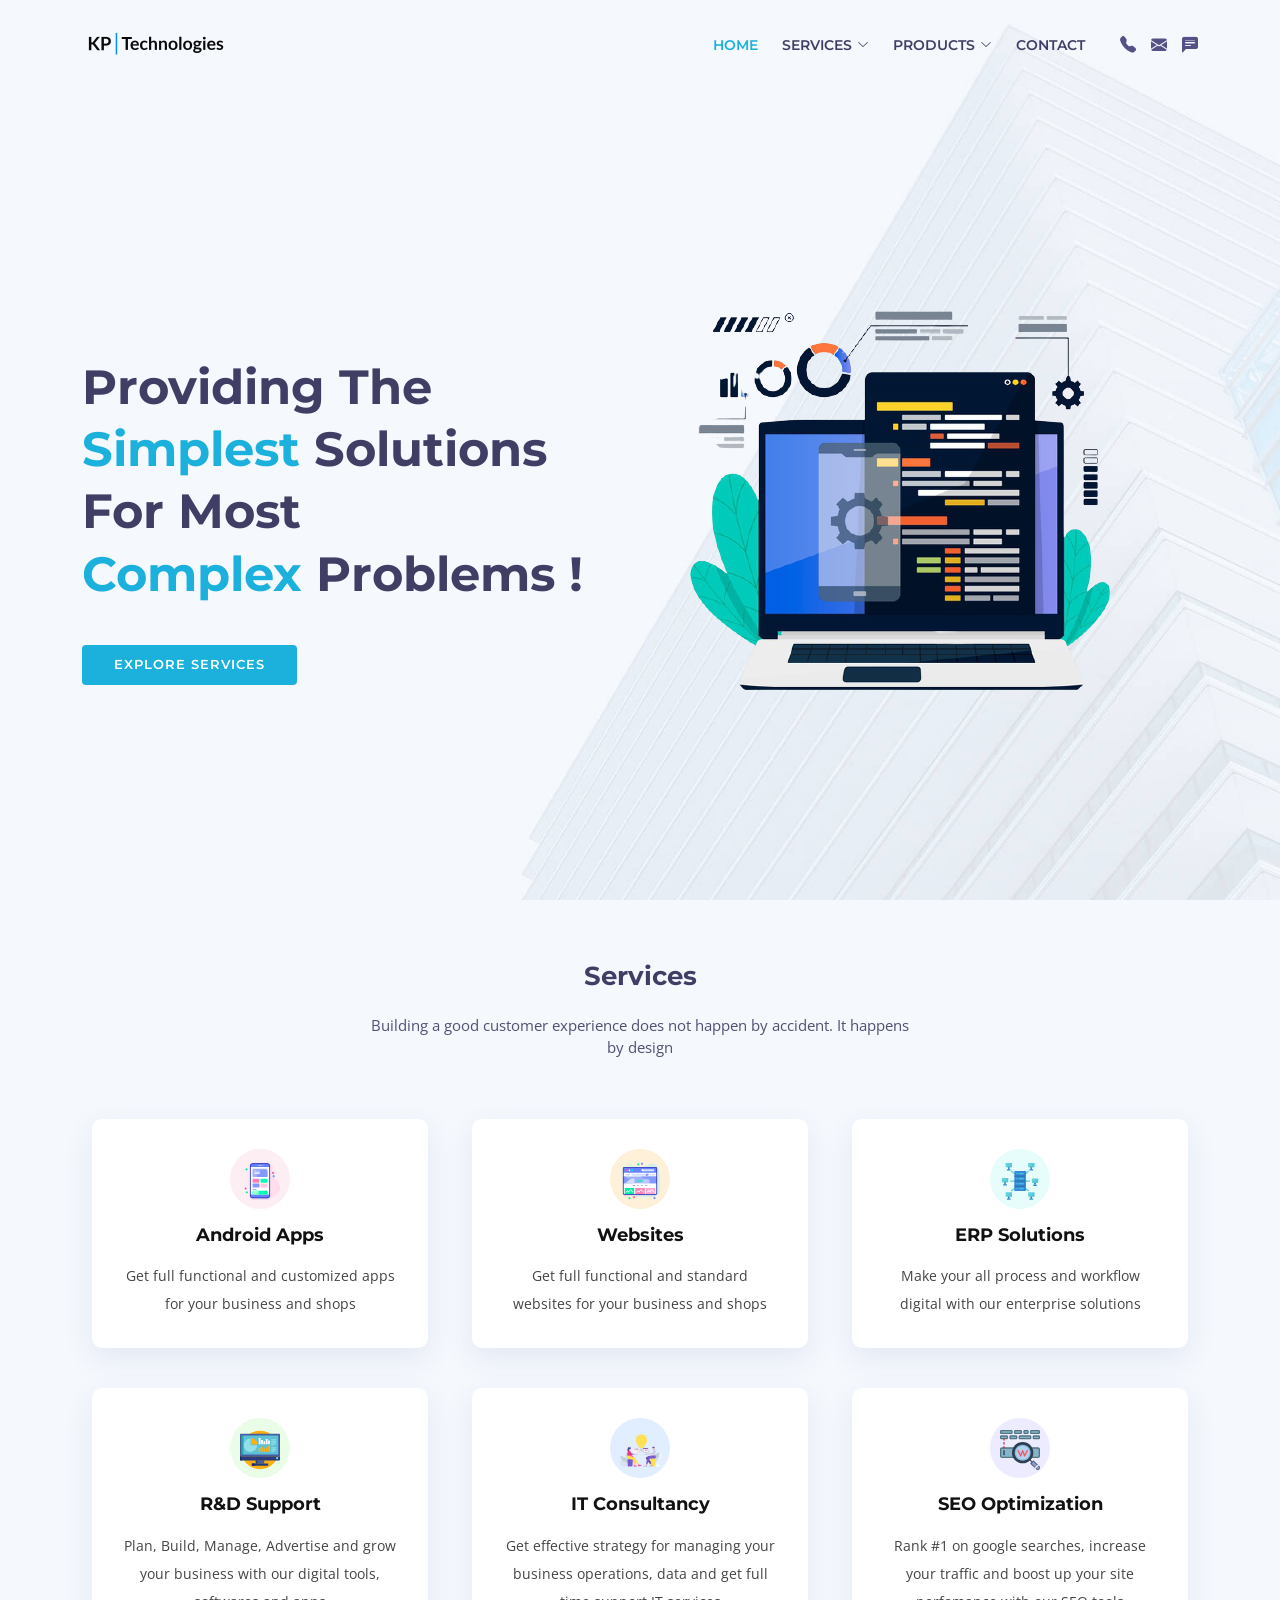
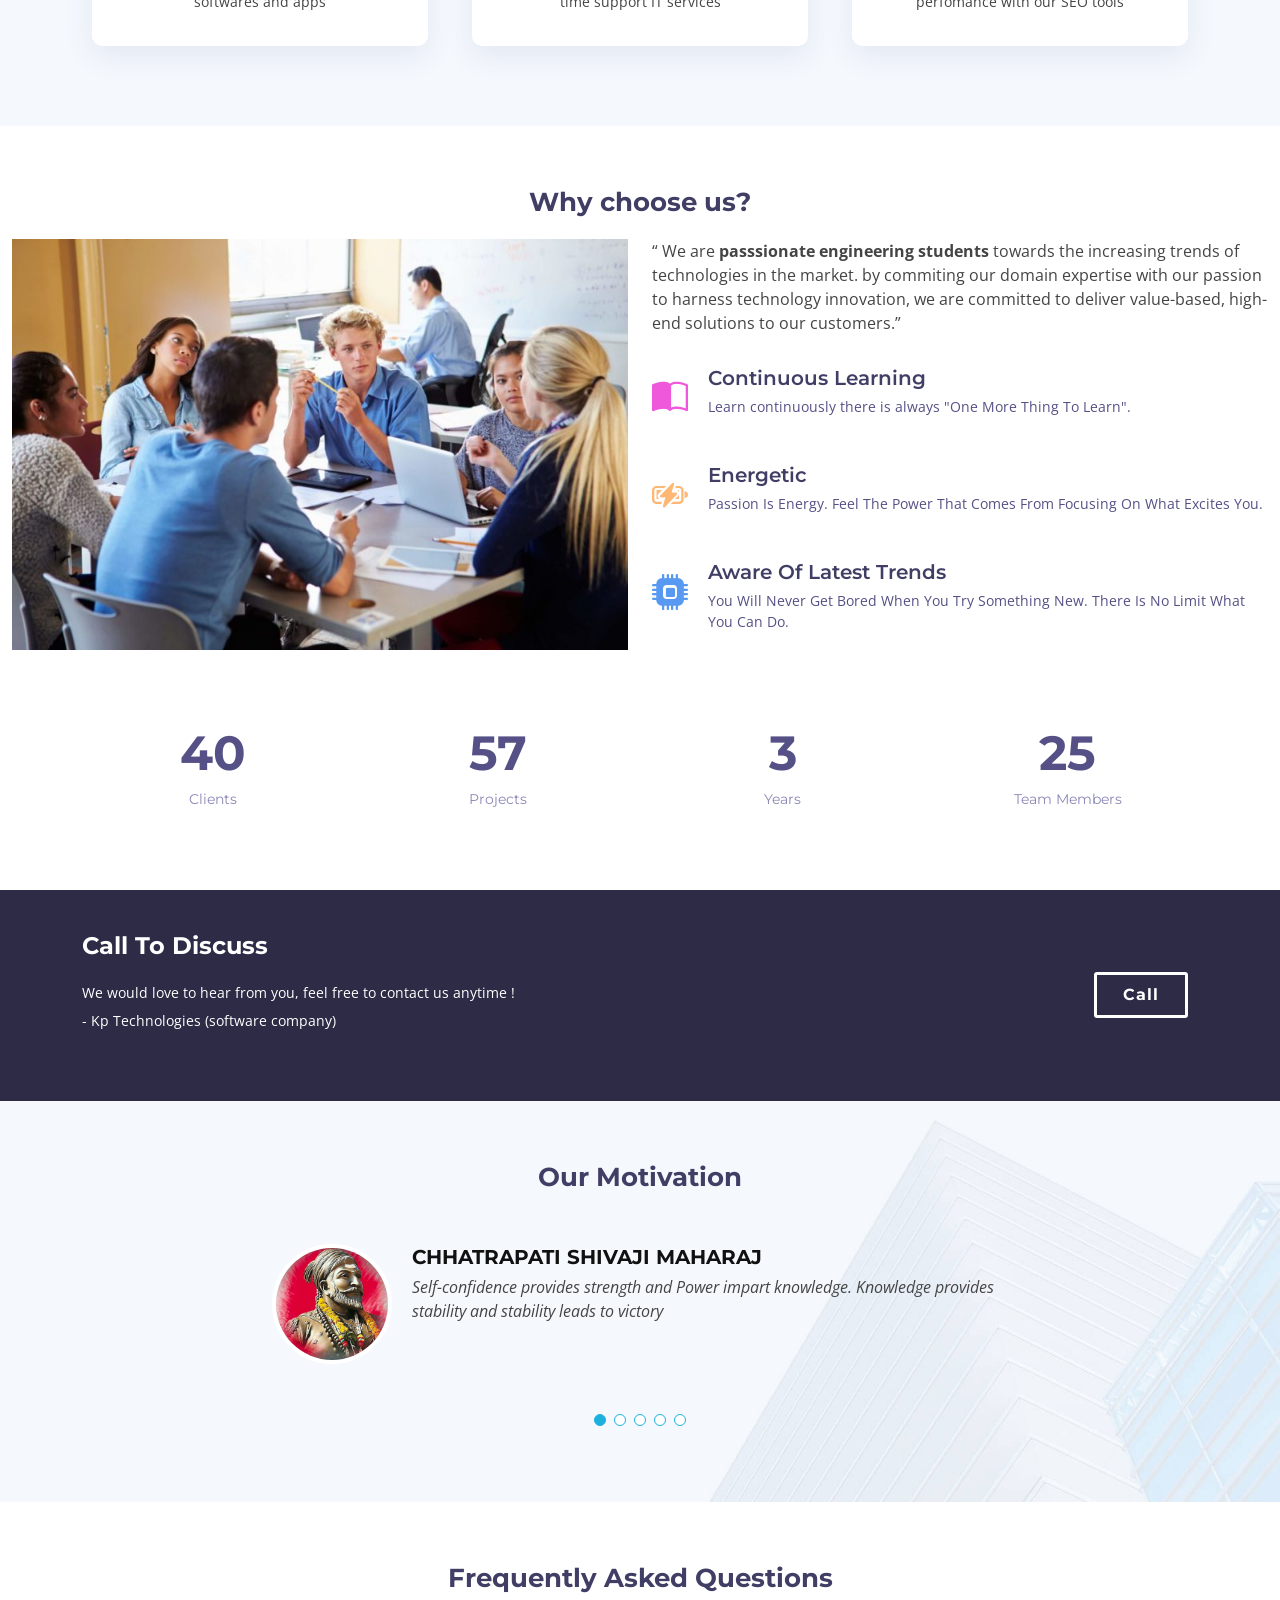
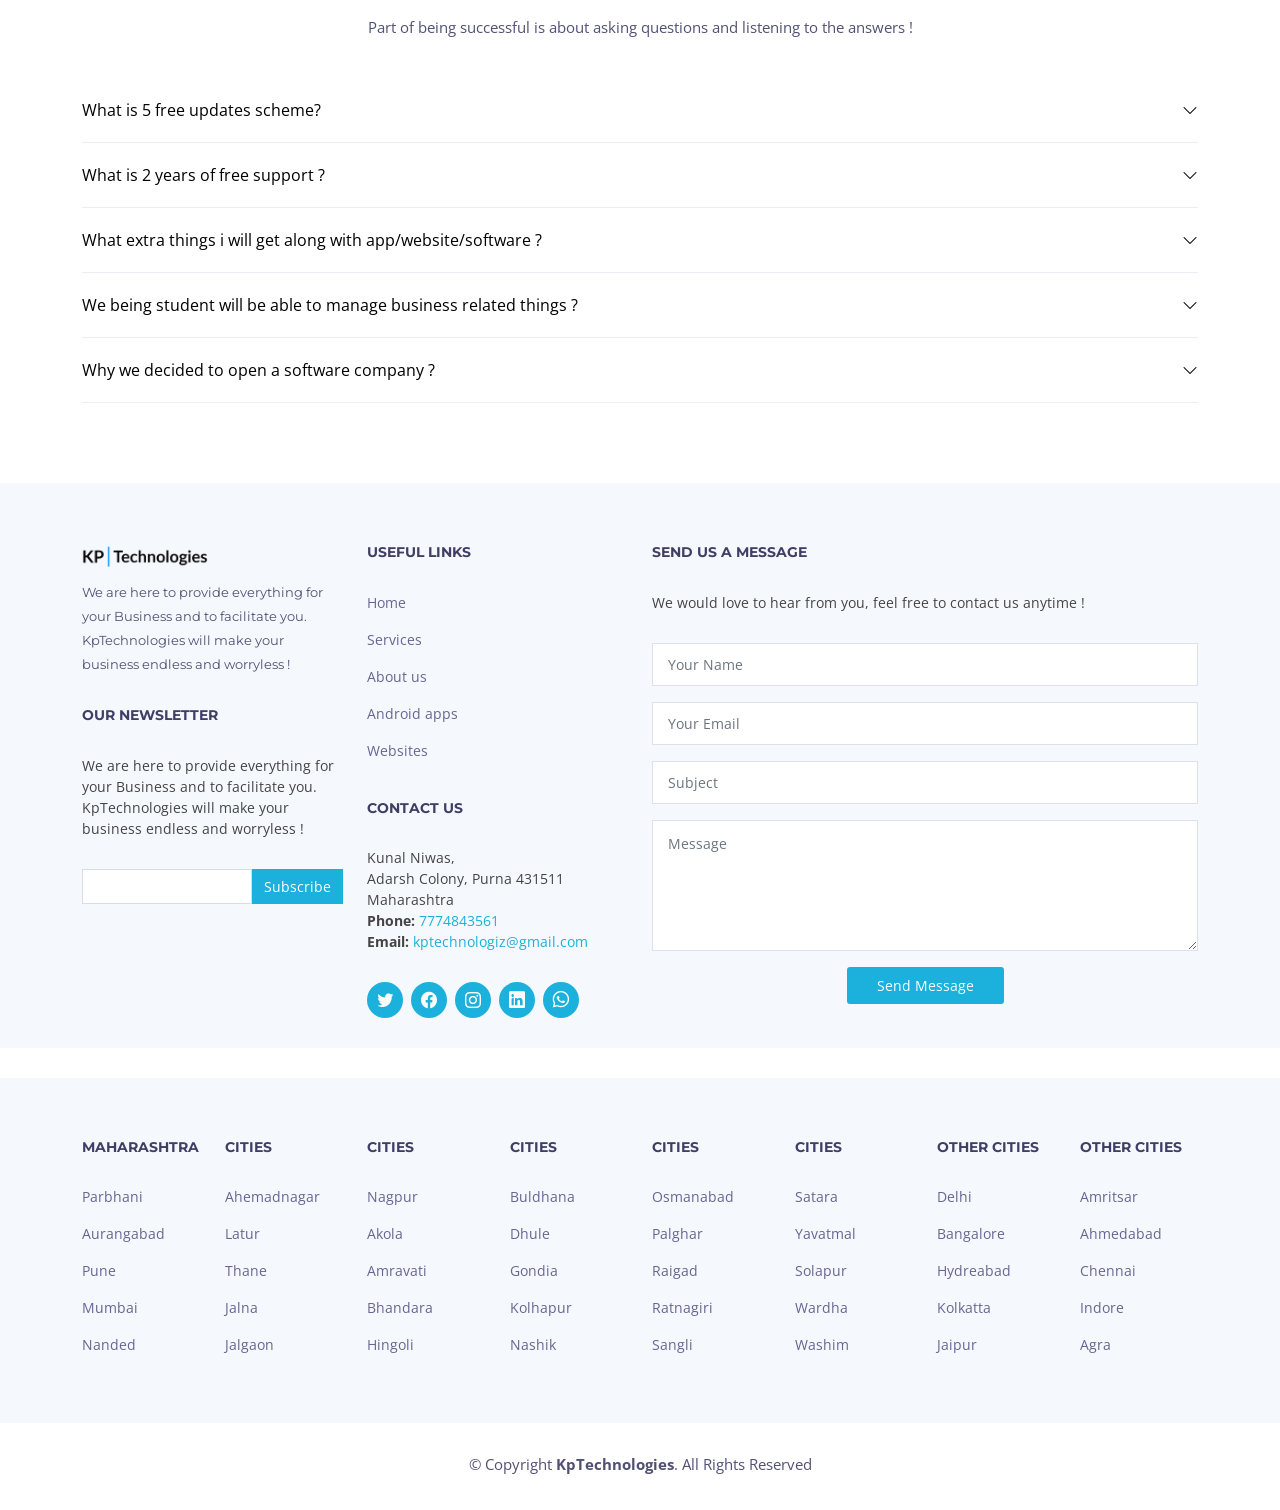
==== index.html @ 0691c45d "Add files via upload" ====
<!DOCTYPE html>
<html lang="en">

<head>
    <meta charset="utf-8">
    <meta content="width=device-width, initial-scale=1.0" name="viewport">


    <meta name="description"
        content="Kp Technologies is a fastest growing software company which provides full functional and quality android apps, websites as well as it offers IT consultancy, SEO services and ERP solutions for your business">
    <meta
        content="Website Development,Android Development,Business Consulting Solutions, IT Services, digital transformation consulting,Software Development,IT Services,ERP Solutions,SEO Optimization,Purna"
        name="keywords">

    <!-- Favicons -->
    <link href="assets/img/favicon.png" rel="icon">
    <link href="assets/img/favicon.png" rel="apple-touch-icon">

    <!-- Google Fonts -->
    <link
        href="https://fonts.googleapis.com/css?family=Open+Sans:300,300i,400,400i,600,600i,700,700i|Montserrat:300,400,500,600,700"
        rel="stylesheet">

    <!-- Vendor CSS Files -->
    <link href="assets/vendor/aos/aos.css" rel="stylesheet">
    <link href="assets/vendor/bootstrap/css/bootstrap.min.css" rel="stylesheet">
    <link href="assets/vendor/bootstrap-icons/bootstrap-icons.css" rel="stylesheet">
    <link href="assets/vendor/glightbox/css/glightbox.min.css" rel="stylesheet">
    <link href="assets/vendor/swiper/swiper-bundle.min.css" rel="stylesheet">

    <!-- Template Main CSS File -->
    <link href="assets/css/style.css" rel="stylesheet">




    <!-- social sharing -->
    <meta name="author" content="Kunal Pandharkar - Kunal Niwas , Adarsh Colony , Purna 431511">
    <meta name="twitter:title" content="Kp|Technologies - Leading Software Company">
    <meta name="twitter:description"
        content="Get Full Functional and Quality Android Apps, Websites and ERP Solutions For Your Business">
    <meta property="og:title" content="Kp|Technologies - Leading Software Company ">
    <meta property="og:url" content="https://kp-technologies.com/">
    <meta property="og:image" content="https://kp-technologies.com/assets/img/favicon.png">
    <meta property="og:image:type" content="image/png">
    <meta property="og:image:width" content="1024">
    <meta property="og:image:height" content="1024">

    <title>KP Technologies - Web & Android Development</title>

</head>

<body>

    <!-- ======= Header ======= -->
    <header id="header" class="fixed-top d-flex align-items-center header-transparent">
        <div class="container d-flex align-items-center">

            <!-- Uncomment below if you prefer to use an image logo -->
            <a href="index" class="logo me-auto"><img src="assets/img/logo.png" alt="" class="img-fluid"></a>

            <nav id="navbar" class="navbar order-last order-lg-0">
                <ul>
                    <li><a class="nav-link scrollto active" href="#hero">Home</a></li>
                    <li class="dropdown"><a href="#"><span>Services</span> <i class="bi bi-chevron-down"></i></a>
                        <ul class="dropdown-active">
                            <li><a href="android_development">App Development</a></li>
                            <li><a href="website_development">Websites </a></li>
                            <li><a href="erp_solutions">ERP Solutions</a></li>
                            <li><a href="seo">SEO Optimization</a></li>
                            <li><a href="itconsultancy">IT Consultancy</a></li>
                            <li><a href="rnd">R&D Support</a></li>
                        </ul>
                    </li>
                    <li class="dropdown"><a href="#"><span>Products</span> <i class="bi bi-chevron-down"></i></a>
                        <ul class="dropdown-active">
                            <li><a href="website_development">Ready-To-Use Websites</a></li>
                            <li><a href="ecommerce">Ecommerce Solution </a></li>
                            <li><a href="onlineexam">Online Examination System</a></li>
                            <li><a href="educationalerp">Educational ERP/CMS/CRM</a></li>
                            <li><a href="billinginvoice">Billing & Invoice Solution</a></li>
                            <li><a href="seo">SEO Optimization</a></li>
                        </ul>
                    </li>

                    <li><a class="nav-link scrollto" href="contactus">Contact</a></li>


                </ul>
                <i class="bi bi-list mobile-nav-toggle"></i>
            </nav>
            <!-- .navbar -->

            <div class="social-links">
                <a href="tel:7774843561" class="linkedin"><i class="bi bi-telephone-fill"></i></a>
                <a href="mailto:kptechnologiz@gmail.com" class=""><i class="bi bi-envelope-fill"></i></a>
                <a href="#feedbackform" class=""><i class="bi bi-chat-left-text-fill"></i></i></a>
            </div>

        </div>
    </header>
    <!-- End Header -->

    <!-- ======= Hero Section ======= -->
    <section id="hero" class="clearfix">
        <div class="container d-flex h-100">
            <div class="row justify-content-center align-self-center" data-aos="fade-up">
                <div class="col-lg-6 intro-info order-lg-first order-last" data-aos="zoom-in" data-aos-delay="100">
                    <h2>Providing The <span>Simplest</span> Solutions For Most <br> <span> Complex </span>Problems !
                    </h2>
                    <div>
                        <a href="#services" class="btn-get-started scrollto">Explore Services</a>
                    </div>
                </div>

                <div class="col-lg-6 intro-img order-lg-last order-first" data-aos="zoom-out" data-aos-delay="200">
                    <img src="assets/img/homevector.png" alt="KP Technologies - Web & Android Development"
                        class="img-fluid">
                </div>
            </div>

        </div>
    </section>
    <!-- End Hero -->

    <main id="main">

        <!-- ======= Services Section ======= -->
        <section id="services" class="services section-bg">
            <div class="container" data-aos="fade-up">

                <header class="section-header">
                    <h3>Services</h3>
                    <p>
                        Building a good customer experience does not happen by accident. It happens by design</p>
                </header>

                <div class="row">
                    <div class="col-md-6 col-lg-4 wow bounceInUp" data-aos="zoom-in" data-aos-delay="100"
                        onclick="location.href = 'android_development';">

                        <div class="box">
                            <div class="icon" style="background: #fceef3;">
                                <img src="assets/img/android app1.svg" alt="">
                            </div>
                            <h4 class="title"><a href="android_development">Android Apps</a></h4>
                            <p class="description">
                                Get full functional and customized apps for your business and shops
                            </p>
                        </div>
                    </div>

                    <div class="col-md-6 col-lg-4" data-aos="zoom-in" data-aos-delay="200"
                        onclick="location.href = 'website_development';">
                        <div class="box">
                            <div class="icon" style="background: #fff0da;">
                                <img src="assets/img/website3.svg" alt="">
                            </div>
                            <h4 class="title"><a href="website_development">Websites</a></h4>
                            <p class="description">Get full functional and standard websites for your business and shops
                            </p>
                        </div>
                    </div>

                    <div class="col-md-6 col-lg-4" data-aos="zoom-in" data-aos-delay="300"
                        onclick="location.href = 'erp_solutions';">
                        <div class="box">
                            <div class="icon" style="background: #e6fdfc;">
                                <img src="assets/img/erp solutions2.svg" alt="">
                            </div>
                            <h4 class="title"><a href="erp_solutions">ERP Solutions</a></h4>
                            <p class="description">Make your all process and workflow digital with our enterprise
                                solutions</p>
                        </div>
                    </div>
                    <div class="col-md-6 col-lg-4 wow" data-aos="zoom-in" data-aos-delay="100"
                        onclick="location.href = 'rnd';">
                        <div class="box">
                            <div class="icon" style="background: #eafde7;">
                                <img src="assets/img/r&d3.svg" alt="">
                            </div>
                            <h4 class="title"><a href="rnd">R&D Support</a></h4>
                            <p class="description">Plan, Build, Manage, Advertise and grow your business with our
                                digital tools, softwares and apps
                        </div>
                    </div>

                    <div class="col-md-6 col-lg-4" data-aos="zoom-in" data-aos-delay="200"
                        onclick="location.href = 'itconsultancy';">
                        <div class=" box">
                            <div class="icon" style="background: #e1eeff;">
                                <img src="assets/img/itconsultancy (3).png" alt="">
                            </div>
                            <h4 class="title"><a href="itconsultancy">IT Consultancy</a></h4>
                            <p class="description">Get effective strategy for managing your business operations, data
                                and get full time support IT services</p>
                        </div>
                    </div>
                    <div class="col-md-6 col-lg-4" data-aos="zoom-in" data-aos-delay="300"
                        onclick="location.href = 'seo';">
                        <div class="box">
                            <div class="icon" style="background: #ecebff;">
                                <img src="assets/img/seo2.svg" alt="">
                            </div>
                            <h4 class="title"><a href="seo">SEO Optimization</a></h4>
                            <p class="description">Rank #1 on google searches, increase your traffic and boost up your
                                site perfomance with our SEO tools </p>
                        </div>
                    </div>

                </div>

            </div>
        </section>
        <!-- End Services Section -->

        <!-- ======= Why Us Section ======= -->
        <section id="why-us" class="why-us">
            <div class="container-fluid" data-aos="fade-up">

                <header class="section-header">
                    <h3>Why choose us?</h3>

                </header>

                <div class="row">

                    <div class="col-lg-6" data-aos="zoom-in" data-aos-delay="100">
                        <div class="why-us-img">
                            <img src="assets/img/group-work-photo.jpg" alt="" class="img-fluid">
                        </div>
                    </div>

                    <div class="col-lg-6">
                        <div class="why-us-content">
                            <p id="who_are_we_p">
                                “ We are <b>passsionate engineering students</b> towards the increasing trends of
                                technologies in the market. by commiting our domain expertise with our passion to
                                harness technology innovation, we are committed to deliver
                                value-based, high-end solutions to our customers.”
                            </p>



                            <div class="features clearfix" data-aos="fade-up" data-aos-delay="100">
                                <i class="bi bi-book-half" style="color: #f058dc;"></i>
                                <h4>Continuous Learning</h4>
                                <p>Learn continuously there is always "One More Thing To Learn".</p>
                            </div>

                            <div class="features clearfix" data-aos="fade-up" data-aos-delay="200">
                                <i class="bi bi-battery-charging" style="color: #ffb774;"></i>
                                <h4>Energetic</h4>
                                <p>Passion Is Energy. Feel The Power That Comes From Focusing On What Excites You.</p>
                            </div>

                            <div class="features clearfix" data-aos="fade-up" data-aos-delay="300">
                                <i class="bi bi-cpu-fill" style="color: #589af1;"></i>
                                <h4>Aware Of Latest Trends</h4>
                                <p>You Will Never Get Bored When You Try Something New. There Is No Limit What You Can
                                    Do.</p>
                            </div>

                        </div>

                    </div>

                </div>

            </div>

            <div class="container">
                <div class="row counters" data-aos="fade-up" data-aos-delay="100">

                    <div class="col-lg-3 col-6 text-center">
                        <span data-purecounter-start="0" data-purecounter-end="40" data-purecounter-duration="1"
                            class="purecounter"></span>
                        <p>Clients</p>
                    </div>

                    <div class="col-lg-3 col-6 text-center">
                        <span data-purecounter-start="0" data-purecounter-end="57" data-purecounter-duration="1"
                            class="purecounter"></span>
                        <p>Projects</p>
                    </div>

                    <div class="col-lg-3 col-6 text-center">
                        <span data-purecounter-start="0" data-purecounter-end="3" data-purecounter-duration="1"
                            class="purecounter"></span>
                        <p>Years</p>
                    </div>

                    <div class="col-lg-3 col-6 text-center">
                        <span data-purecounter-start="0" data-purecounter-end="25" data-purecounter-duration="1"
                            class="purecounter"></span>
                        <p>Team Members</p>
                    </div>

                </div>

            </div>
        </section>
        <!-- End Why Us Section -->

        <!-- ======= Call To Action Section ======= -->
        <section id="call-to-action" class="call-to-action">
            <div class="container" data-aos="zoom-out">
                <div class="row">
                    <div class="col-lg-9 text-center text-lg-start ">
                        <h3 class="cta-title">Call To Discuss</h3>
                        <p class="cta-text1">We would love to hear from you, feel free to contact us anytime !</p>
                        <p class="cta-text">- Kp Technologies (software company)</p>
                    </div>
                    <div class="col-lg-3 cta-btn-container text-center">
                        <a class="cta-btn align-middle" href="tel:7774843561">Call</a>
                    </div>
                </div>

            </div>
        </section>
        <!--  End Call To Action Section -->




        <!-- ======= Testimonials Section ======= -->
        <section id="testimonials" class="testimonials">
            <div class="container" data-aos="zoom-in">

                <header class="section-header">
                    <h3>Our Motivation</h3>
                </header>

                <div class="row justify-content-center">
                    <div class="col-lg-8">

                        <div class="testimonials-slider swiper-container" data-aos="fade-up" data-aos-delay="100">
                            <div class="swiper-wrapper">

                                <div class="swiper-slide">
                                    <div class="testimonial-item">
                                        <img src="assets/img/chhatrapati-shivaji-maharaj-bhushan.jpg"
                                            class="testimonial-img" alt="">
                                        <h3>CHHATRAPATI SHIVAJI MAHARAJ</h3>

                                        <p>
                                            Self-confidence provides strength and Power impart knowledge. Knowledge
                                            provides stability and stability leads to victory</p>
                                    </div>
                                </div>
                                <div class="swiper-slide">
                                    <div class="testimonial-item">
                                        <img src="assets/img/drbabasaheb.jpg" class="testimonial-img" alt="">
                                        <h3>Dr Babasaheb Ambedkar</h3>
                                        <p>
                                            Men are mortal. So are ideas. An idea needs propagation as much as a plant
                                            needs watering. Otherwise, both will wither and die.</p>
                                    </div>
                                </div>
                                <!-- End testimonial item -->

                                <div class="swiper-slide">
                                    <div class="testimonial-item">
                                        <img src="assets/img/abdulkalamprofile.jpg" class="testimonial-img" alt="">
                                        <h3>Sir APJ Abdul Kalam</h3>

                                        <p>
                                            " Creativity is seeing the same thing but thinking differently "</p>
                                    </div>
                                </div>
                                <!-- End testimonial item -->

                                <div class="swiper-slide">
                                    <div class="testimonial-item">
                                        <img src="assets/img/sirratantata.jpg" class="testimonial-img" alt="">
                                        <h3>Sir Ratan Tata</h3>
                                        <p>
                                            " If it stands the test of public scrutiny, do it… If it doesn’t stand the
                                            test of public scrutiny then don’t do it." </p>
                                    </div>
                                </div>
                                <!-- End testimonial item -->

                                <div class="swiper-slide">
                                    <div class="testimonial-item">
                                        <img src="assets/img/elon.jpg" class="testimonial-img" alt="">
                                        <h3>Elon Musk</h3>
                                        <p>
                                            "When something is important enough, you do it even if the odds are not in
                                            your favor." </p>
                                    </div>
                                </div>
                                <!-- End testimonial item -->


                            </div>
                            <div class="swiper-pagination"></div>
                        </div>
                    </div>
                </div>

            </div>
        </section>
        <!-- End Testimonials Section -->


        <!-- ======= F.A.Q Section ======= -->
        <section id="faq" class="faq">
            <div class="container" data-aos="fade-up">
                <header class="section-header">
                    <h3>Frequently Asked Questions</h3>
                    <p>Part of being successful is about asking questions and listening to the answers !</p>
                </header>

                <ul class="faq-list" data-aso="fade-up" data-aos-delay="100">

                    <li>
                        <div data-bs-toggle="collapse" href="#faq2" class="collapsed question">
                            What is 5 free updates scheme? <i class="bi bi-chevron-down icon-show"></i><i
                                class="bi bi-chevron-up icon-close"></i></div>
                        <div id="faq2" class="collapse" data-bs-parent=".faq-list">
                            <p>
                                When the app/website/software is deployed to customer, the customer realizes that he/she
                                has forgotten to tell some important featured to be added in the app/website. So any 5
                                features will be updated/added For free of cost.
                            </p>
                        </div>
                    </li>

                    <li>
                        <div data-bs-toggle="collapse" href="#faq3" class="collapsed question">
                            What is 2 years of free support ? <i class="bi bi-chevron-down icon-show"></i><i
                                class="bi bi-chevron-up icon-close"></i></div>
                        <div id="faq3" class="collapse" data-bs-parent=".faq-list">
                            <p>
                                Customers are provided with free 2 years maintainance for app/website/software.
                            </p>
                        </div>
                    </li>

                    <li>
                        <div data-bs-toggle="collapse" href="#faq4" class="collapsed question">
                            What extra things i will get along with app/website/software ?<i
                                class="bi bi-chevron-down icon-show"></i><i class="bi bi-chevron-up icon-close"></i>
                        </div>
                        <div id="faq4" class="collapse" data-bs-parent=".faq-list">
                            <p>
                                Customers will get 2 years of free service, 5 free updates and changes, Admin Panel to
                                manage your data, Userguide and Manuals.
                            </p>
                        </div>
                    </li>

                    <li>
                        <div data-bs-toggle="collapse" href="#faq5" class="collapsed question">
                            We being student will be able to manage business related things ? <i
                                class="bi bi-chevron-down icon-show"></i><i class="bi bi-chevron-up icon-close"></i>
                        </div>
                        <div id="faq5" class="collapse" data-bs-parent=".faq-list">
                            <p>
                                We have delivered more than 40 successfull projects to our clients and managing these
                                projects very well. we love our work and have so much energy that we put in our work.
                            </p>
                        </div>
                    </li>

                    <li>
                        <div data-bs-toggle="collapse" href="#faq6" class="collapsed question">
                            Why we decided to open a software company ? <i class="bi bi-chevron-down icon-show"></i><i
                                class="bi bi-chevron-up icon-close"></i>
                        </div>
                        <div id="faq6" class="collapse" data-bs-parent=".faq-list">
                            <p>
                                As we are computer engineering students,we have very strong hand in Software
                                Develpoment. Since Pandemic started, we came to know that Indian economy is broken down,
                                beacuase of very few businesses. Everyone wants to get a job, very few wants to be a
                                job provider. This is the reason why we decided to start our own company and support
                                small startups & businesses for their growth.
                            </p>

                        </div>
                    </li>

                </ul>

            </div>
        </section>
        <!-- End F.A.Q Section -->

    </main>
    <!-- End #main -->

    <!-- ======= Footer ======= -->
    <footer id="footer" class="section-bg">
        <div class="footer-top">
            <div class="container">

                <div class="row">

                    <div class="col-lg-6">

                        <div class="row">

                            <div class="col-sm-6">

                                <div class="footer-info">
                                    <a href="index" class="logo me-auto"><img src="assets/img/logo.png" alt=""
                                            class="img-fluid"></a>

                                    <p>We are here to provide everything for your Business and to facilitate you.
                                        KpTechnologies will make your business endless and worryless !
                                    </p>
                                </div>

                                <div class="footer-newsletter">
                                    <h4>Our Newsletter</h4>
                                    <p>We are here to provide everything for your Business and to facilitate you.
                                        KpTechnologies will make your business endless and worryless !
                                    </p>
                                    <form action="" method="post">
                                        <input type="email" name="email"><input type="submit" value="Subscribe">
                                    </form>
                                </div>

                            </div>

                            <div class="col-sm-6">
                                <div class="footer-links">
                                    <h4>Useful Links</h4>
                                    <ul>
                                        <li><a href="#hero">Home</a></li>
                                        <li><a href="#services">Services</a></li>
                                        <li><a href="#why-us">About us</a></li>
                                        <li><a href="android_development">Android apps</a></li>
                                        <li><a href="website_development">Websites</a></li>

                                    </ul>
                                </div>

                                <div class="footer-links">
                                    <h4>Contact Us</h4>
                                    <p>
                                        Kunal Niwas, <br> Adarsh Colony, Purna 431511<br> Maharashtra <br>
                                        <strong>Phone:</strong> <a href="tel:7774843561">7774843561</a><br>
                                        <strong>Email:</strong> <a
                                            href="mailto:kptechnologiz@gmail.com">kptechnologiz@gmail.com</a><br>
                                    </p>
                                </div>

                                <div class="social-links">
                                    <a href="https://twitter.com/Kunal81082144?s=09" class="twitter"><i
                                            class="bi bi-twitter"></i></a>
                                    <a href="https://www.facebook.com/KPTechnologies-107027698117641/"
                                        class="facebook"><i class="bi bi-facebook"></i></a>
                                    <a href="https://www.instagram.com/kp_technologies/" class="instagram"><i
                                            class="bi bi-instagram"></i></a>
                                    <a href="https://www.linkedin.com/in/kunal-pandharkar-513994188" class="linkedin"><i
                                            class="bi bi-linkedin"></i></a>
                                    <a href="https://wa.me/message/R7FU5JKF6726K1" class="linkedin"><i
                                            class="bi bi-whatsapp"></i></a>

                                </div>

                            </div>

                        </div>

                    </div>

                    <div class="col-lg-6" id="feedbackform">

                        <div class="form">

                            <h4>Send us a message</h4>
                            <p>We would love to hear from you, feel free to contact us anytime !</p>

                            <form role="form" class="php-email-form" method="POST">
                                <div class="form-group">
                                    <input type="text" name="name" class="form-control" id="name"
                                        placeholder="Your Name" required>
                                </div>
                                <div class="form-group mt-3">
                                    <input type="email" class="form-control" name="email" id="email"
                                        placeholder="Your Email" required>
                                </div>
                                <div class="form-group mt-3">
                                    <input type="text" class="form-control" name="subject" id="subject"
                                        placeholder="Subject" required>
                                </div>
                                <div class="form-group mt-3">
                                    <textarea class="form-control" name="message" rows="5" placeholder="Message"
                                        required></textarea>
                                </div>

                                <div class="my-3">
                                    <div class="loading">Loading</div>
                                    <div class="error-message"></div>
                                    <div class="sent-message">Your message has been sent. Thank you!</div>
                                </div>

                                <div class="text-center">

                                    <button type="submit" title="Send Message">Send
                                        Message</button>
                                </div>
                            </form>

                        </div>

                    </div>

                </div>

            </div>

        </div>

        <div>

        </div>


    </footer>
    <!-- End  Footer -->

    <!-- ======= Footer ======= -->
    <footer id="footer" class="section-bg">
        <div class="footer-top">
            <div class="container">

                <div class="row">

                    <div class="col-lg-6 col-6">

                        <div class="row">


                            <div class="col-sm-3">
                                <div class="footer-links">
                                    <h4>Maharashtra</h4>
                                    <ul>
                                        <li><a href="#">Parbhani</a></li>
                                        <li><a href="#">Aurangabad</a></li>
                                        <li><a href="#">Pune</a></li>
                                        <li><a href="#">Mumbai</a></li>
                                        <li><a href="#">Nanded</a></li>

                                    </ul>
                                </div>

                            </div>

                            <div class="col-sm-3">
                                <div class="footer-links">
                                    <h4>Cities</h4>
                                    <ul>
                                        <li><a href="#">Ahemadnagar</a></li>
                                        <li><a href="#">Latur</a></li>
                                        <li><a href="#">Thane</a></li>
                                        <li><a href="#">Jalna</a></li>
                                        <li><a href="#">Jalgaon</a></li>

                                    </ul>
                                </div>



                            </div>
                            <div class="col-sm-3">
                                <div class="footer-links">
                                    <h4>Cities</h4>
                                    <ul>
                                        <li><a href="#">Nagpur</a></li>
                                        <li><a href="#">Akola</a></li>
                                        <li><a href="#">Amravati</a></li>
                                        <li><a href="#">Bhandara</a></li>
                                        <li><a href="#">Hingoli</a></li>
                                    </ul>
                                </div>

                            </div>

                            <div class="col-sm-3">
                                <div class="footer-links">
                                    <h4>Cities</h4>
                                    <ul>
                                        <li><a href="#">Buldhana</a></li>
                                        <li><a href="#">Dhule</a></li>
                                        <li><a href="#">Gondia</a></li>
                                        <li><a href="#">Kolhapur</a></li>
                                        <li><a href="#">Nashik</a></li>
                                    </ul>
                                </div>

                            </div>

                        </div>


                    </div>

                    <div class="col-lg-6 col-6">

                        <div class="row">
                            <div class="col-sm-3">
                                <div class="footer-links">
                                    <h4>Cities</h4>
                                    <ul>
                                        <li><a href="#">Osmanabad</a></li>
                                        <li><a href="#">Palghar</a></li>
                                        <li><a href="#">Raigad</a></li>
                                        <li><a href="#">Ratnagiri</a></li>
                                        <li><a href="#">Sangli</a></li>
                                    </ul>
                                </div>

                            </div>
                            <div class="col-sm-3">
                                <div class="footer-links">
                                    <h4>Cities</h4>
                                    <ul>
                                        <li><a href="#">Satara</a></li>
                                        <li><a href="#">Yavatmal</a></li>
                                        <li><a href="#">Solapur</a></li>
                                        <li><a href="#">Wardha</a></li>
                                        <li><a href="#">Washim</a></li>
                                    </ul>
                                </div>

                            </div>

                            <div class="col-sm-3">
                                <div class="footer-links">
                                    <h4>Other Cities</h4>
                                    <ul>
                                        <li><a href="#">Delhi</a></li>
                                        <li><a href="#">Bangalore</a></li>
                                        <li><a href="#">Hydreabad</a></li>
                                        <li><a href="#">Kolkatta</a></li>
                                        <li><a href="#">Jaipur</a></li>
                                    </ul>
                                </div>

                            </div>

                            <div class="col-sm-3">
                                <div class="footer-links">
                                    <h4>Other Cities</h4>
                                    <ul>
                                        <li><a href="#">Amritsar</a></li>
                                        <li><a href="#">Ahmedabad</a></li>
                                        <li><a href="#">Chennai</a></li>
                                        <li><a href="#">Indore</a></li>
                                        <li><a href="#">Agra</a></li>
                                    </ul>
                                </div>



                            </div>
                        </div>


                    </div>


                </div>

            </div>

        </div>

        <div>

        </div>

        <div class="container">
            <div class="copyright">
                &copy; Copyright <strong>KpTechnologies</strong>. All Rights Reserved
            </div>
            <div class="credits">

            </div>
        </div>
    </footer>
    <!-- End  Footer -->


    <a href="#" class="back-to-top d-flex align-items-center justify-content-center"><i
            class="bi bi-arrow-up-short"></i></a>






    <!-- Vendor JS Files -->
    <script src="assets/vendor/aos/aos.js"></script>
    <script src="assets/vendor/bootstrap/js/bootstrap.bundle.min.js"></script>
    <script src="assets/vendor/glightbox/js/glightbox.min.js"></script>
    <script src="assets/vendor/isotope-layout/isotope.pkgd.min.js"></script>
    <script src="assets/vendor/php-email-form/validate.js"></script>
    <script src="assets/vendor/purecounter/purecounter.js"></script>
    <script src="assets/vendor/swiper/swiper-bundle.min.js"></script>

    <!-- Template Main JS File -->
    <script src="assets/js/main.js"></script>

</body>

</html>
---- assets/css/style.css ----
body {
    background: #fff;
    color: #444;
    font-family: "Open Sans", sans-serif;
}

a {
    color: #1bb1dc;
    text-decoration: none;
    transition: 0.5s;
}

a:hover, a:active, a:focus {
    color: #0a98c0;
    outline: none;
    text-decoration: none;
}

p {
    padding: 0;
    margin: 0 0 30px 0;
}

h1, h2, h3, h4, h5, h6 {
    font-family: "Montserrat", sans-serif;
    font-weight: 400;
    margin: 0 0 20px 0;
    padding: 0;
    line-height: 1.3;
}

/*--------------------------------------------------------------
# Back to top button
--------------------------------------------------------------*/

.back-to-top {
    position: fixed;
    visibility: hidden;
    opacity: 0;
    right: 15px;
    bottom: 15px;
    z-index: 996;
    background: #1bb1dc;
    width: 40px;
    height: 40px;
    border-radius: 50px;
    transition: all 0.4s;
}

.back-to-top i {
    font-size: 28px;
    color: #fff;
    line-height: 0;
}

.back-to-top:hover {
    background: #39c0e7;
    color: #fff;
}

.back-to-top.active {
    visibility: visible;
    opacity: 1;
}

/*--------------------------------------------------------------
# Disable aos animation delay on mobile devices
--------------------------------------------------------------*/

@media screen and (max-width: 768px) {
    [data-aos-delay] {
        transition-delay: 0 !important;
    }
}

/*--------------------------------------------------------------
# Header
--------------------------------------------------------------*/

#header {
    background: #fff;
    transition: all 0.5s;
    z-index: 997;
    height: 90px;
}

#header.header-transparent {
    background: transparent;
}

#header.header-scrolled {
    background: #fff;
    height: 70px;
    box-shadow: 0px 0px 30px rgba(127, 137, 161, 0.3);
}

#header .logo {
    font-size: 36px;
    margin: 0;
    margin-top: -10px;
    padding: 0;
    font-weight: 400;
    letter-spacing: 3px;
    text-transform: uppercase;
}

#header .logo a {
    color: #413e66;
}

#header .logo img {
    max-height: 25px;
}

#header .social-links {
    margin: 0 0 0 20px;
    display: inline-flex;
    align-items: center;
    justify-content: center;
}

#header .social-links a {
    color: #555186;
    transition: 0.3s;
    line-height: 0;
    margin-left: 15px;
}

#header .social-links a i {
    line-height: 0;
}

#header .social-links a:hover {
    color: #1bb1dc;
}

@media (max-width: 992px) {
    #header .social-links {
        margin: 0 15px 0 0;
    }
}

@media (max-width: 992px) {
    #header .logo {
        font-size: 28px;
    }
}

/*--------------------------------------------------------------
# Navigation Menu
--------------------------------------------------------------*/

/**
* Desktop Navigation 
*/

.navbar {
    padding: 0;
}

.navbar ul {
    margin: 0;
    padding: 0;
    display: flex;
    list-style: none;
    align-items: center;
}

.navbar li {
    position: relative;
}

.navbar a {
    display: flex;
    align-items: center;
    justify-content: space-between;
    padding: 10px 0 10px 24px;
    font-family: "Montserrat", sans-serif;
    text-transform: uppercase;
    font-size: 14px;
    font-weight: 600;
    color: #413e66;
    white-space: nowrap;
    transition: 0.3s;
}

.navbar a i {
    font-size: 12px;
    line-height: 0;
    margin-left: 5px;
}

.navbar a:hover, .navbar .active, .navbar li:hover>a {
    color: #1bb1dc;
}

.navbar .dropdown ul {
    display: block;
    position: absolute;
    left: 24px;
    top: calc(100% + 30px);
    margin: 0;
    padding: 10px 0;
    z-index: 99;
    opacity: 0;
    visibility: hidden;
    background: #fff;
    box-shadow: 0px 0px 30px rgba(127, 137, 161, 0.25);
    transition: 0.3s;
}

.navbar .dropdown ul li {
    min-width: 200px;
}

.navbar .dropdown ul a {
    padding: 10px 20px;
    text-transform: none;
    font-weight: 400;
}

.navbar .dropdown ul a i {
    font-size: 12px;
}

.navbar .dropdown ul a:hover, .navbar .dropdown ul .active:hover, .navbar .dropdown ul li:hover>a {
    color: #1bb1dc;
}

.navbar .dropdown:hover>ul {
    opacity: 1;
    top: 100%;
    visibility: visible;
}

.navbar .dropdown .dropdown ul {
    top: 0;
    left: calc(100% - 30px);
    visibility: hidden;
}

.navbar .dropdown .dropdown:hover>ul {
    opacity: 1;
    top: 0;
    left: 100%;
    visibility: visible;
}

@media (max-width: 1366px) {
    .navbar .dropdown .dropdown ul {
        left: -90%;
    }
    .navbar .dropdown .dropdown:hover>ul {
        left: -100%;
    }
}

/**
* Mobile Navigation 
*/

.mobile-nav-toggle {
    color: #413e66;
    font-size: 28px;
    cursor: pointer;
    display: none;
    line-height: 0;
    transition: 0.5s;
}

.mobile-nav-toggle.bi-x {
    color: #fff;
}

@media (max-width: 991px) {
    .mobile-nav-toggle {
        display: block;
    }
    .navbar ul {
        display: none;
    }
}

.navbar-mobile {
    position: fixed;
    overflow: hidden;
    top: 0;
    right: 0;
    left: 0;
    bottom: 0;
    background: rgba(45, 43, 70, 0.9);
    transition: 0.3s;
    z-index: 999;
}

.navbar-mobile .mobile-nav-toggle {
    position: absolute;
    top: 15px;
    right: 15px;
}

.navbar-mobile ul {
    display: block;
    position: absolute;
    top: 55px;
    right: 15px;
    bottom: 15px;
    left: 15px;
    padding: 10px 0;
    background-color: #fff;
    overflow-y: auto;
    transition: 0.3s;
}

.navbar-mobile a {
    padding: 10px 20px;
    font-size: 15px;
    color: #413e66;
}

.navbar-mobile a:hover, .navbar-mobile .active, .navbar-mobile li:hover>a {
    color: #1bb1dc;
}

.navbar-mobile .getstarted {
    margin: 15px;
}

.navbar-mobile .dropdown ul {
    position: static;
    display: none;
    margin: 10px 20px;
    padding: 10px 0;
    z-index: 99;
    opacity: 1;
    visibility: visible;
    background: #fff;
    box-shadow: 0px 0px 30px rgba(127, 137, 161, 0.25);
}

.navbar-mobile .dropdown ul li {
    min-width: 200px;
}

.navbar-mobile .dropdown ul a {
    padding: 10px 20px;
}

.navbar-mobile .dropdown ul a i {
    font-size: 12px;
}

.navbar-mobile .dropdown ul a:hover, .navbar-mobile .dropdown ul .active:hover, .navbar-mobile .dropdown ul li:hover>a {
    color: #1bb1dc;
}

.navbar-mobile .dropdown>.dropdown-active {
    display: block;
}

/*--------------------------------------------------------------
# Hero Section
--------------------------------------------------------------*/

#hero {
    width: 100%;
    height: 100vh;
    position: relative;
    background: #f5f8fd url("../img/intro-bg.jpg") center top no-repeat;
    background-size: cover;
    padding-top: 110px;
}

@media (max-width: 991px) {
    #hero {
        height: auto;
        padding: 100px 0 60px 0;
    }
    #hero .container {
        height: auto !important;
    }
    #hero .intro-img {
        width: 80%;
    }
}

@media (min-width: 992px) {
    #hero .intro-info {
        padding-top: 100px;
    }
}

@media (max-width: 991px) {
    #hero .intro-info {
        text-align: center;
        padding-top: 40px;
    }
}

#hero .intro-info h2 {
    color: #413e66;
    margin-bottom: 40px;
    font-size: 48px;
    font-weight: 700;
}

#hero .intro-info h2 span {
    color: #1bb1dc;
}

@media (max-width: 991px) {
    #hero .intro-info h2 {
        font-size: 24px;
        margin-bottom: 30px;
    }
}

#hero .intro-info .btn-get-started, #hero .intro-info .btn-services {
    font-family: "Montserrat", sans-serif;
    font-size: 13px;
    font-weight: 600;
    text-transform: uppercase;
    letter-spacing: 1px;
    display: inline-block;
    padding: 10px 32px;
    border-radius: 4px;
    transition: 0.5s;
    color: #fff;
    background: #1bb1dc;
    color: #fff;
}

#hero .intro-info .btn-get-started:hover, #hero .intro-info .btn-services:hover {
    background: #0a98c0;
}

/*--------------------------------------------------------------
# Sections
--------------------------------------------------------------*/

section {
    overflow: hidden;
}

/* Sections Header
--------------------------------*/

.section-header h3 {
    font-size: 26px;
    color: #413e66;
    text-align: center;
    font-weight: 700;
    position: relative;
    font-family: "Montserrat", sans-serif;
}

.section-header p {
    text-align: center;
    margin: auto;
    font-size: 15px;
    padding-bottom: 60px;
    color: #535074;
    width: 50%;
}

@media (max-width: 767px) {
    .section-header p {
        width: 100%;
    }
}

/* Section with background
--------------------------------*/

.section-bg {
    background: #f5f8fd;
}

/* Services Section
--------------------------------*/

#services {
    padding: 60px 0 40px 0;
}

#services .box {
    padding: 30px;
    position: relative;
    overflow: hidden;
    border-radius: 10px;
    margin: 0 10px 40px 10px;
    background: #fff;
    box-shadow: 0 10px 29px 0 rgba(68, 88, 144, 0.1);
    transition: all 0.3s ease-in-out;
    text-align: center;
}

#services .box:hover {
    transform: scale(1.1);
}

#services .icon {
    margin: 0 auto 15px auto;
    padding-top: 12px;
    display: inline-block;
    text-align: center;
    border-radius: 50%;
    width: 60px;
    height: 60px;
}

#services .icon img {
    height: 40px;
    line-height: 0;
}

#services .title {
    font-weight: 700;
    margin-bottom: 15px;
    font-size: 18px;
}

#services .title a {
    color: #111;
}

#services .box:hover .title a {
    color: #1bb1dc;
}

#services .description {
    font-size: 14px;
    line-height: 28px;
    margin-bottom: 0;
    text-align: center;
}

/* Why Us Section
--------------------------------*/

#why-us {
    padding: 60px 0;
}

@media (max-width: 991px) {
    #who_are_we_p {
        font-size: 14px;
    }
    #why-us .why-us-content {
        padding-top: 30px;
    }
}

#why-us .why-us-content .features {
    margin: 0 0 15px 0;
    padding: 0;
}

#why-us .why-us-content .features i {
    font-size: 36px;
    float: left;
}

#why-us .why-us-content .features h4 {
    font-size: 20px;
    font-weight: 600;
    margin-left: 56px;
    color: #413e66;
    margin-bottom: 5px;
}

#why-us .why-us-content .features p {
    font-size: 14px;
    margin-left: 56px;
    color: #555186;
}

#why-us .counters {
    padding-top: 40px;
}

#why-us .counters span {
    font-family: "Montserrat", sans-serif;
    font-weight: bold;
    font-size: 48px;
    display: block;
    color: #555186;
}

#why-us .counters p {
    padding: 0;
    margin: 0 0 20px 0;
    font-family: "Montserrat", sans-serif;
    font-size: 14px;
    color: #8a87b6;
}

/* Call To Action Section
--------------------------------*/

#call-to-action {
    background: #2d2b46;
    background-size: cover;
    padding: 40px 0;
}

#call-to-action .cta-title {
    color: #fff;
    font-size: 24px;
    font-weight: 700;
}

#call-to-action .cta-text {
    color: #fff;
    font-size: 14px;
}

#call-to-action .cta-text1 {
    color: #fff;
    font-size: 14px;
    margin-bottom: 7px;
}

@media (min-width: 991px) {
    #call-to-action .cta-btn-container {
        display: flex;
        align-items: center;
        justify-content: flex-end;
    }
}

#call-to-action .cta-btn {
    font-family: "Montserrat", sans-serif;
    font-weight: 700;
    font-size: 16px;
    letter-spacing: 1px;
    display: inline-block;
    padding: 8px 26px;
    border-radius: 3px;
    transition: 0.5s;
    margin: 10px;
    border: 3px solid #fff;
    color: #fff;
}

#call-to-action .cta-btn:hover {
    background: #1bb1dc;
    border: 3px solid #1bb1dc;
}

/* Portfolio Section
--------------------------------*/

/* 
#portfolio {
  padding: 60px 0;
}

#portfolio #portfolio-flters {
  padding: 0;
  margin: 5px 0 35px 0;
  list-style: none;
  text-align: center;
}

#portfolio #portfolio-flters li {
  cursor: pointer;
  margin: 15px 15px 15px 0;
  display: inline-block;
  padding: 6px 10px;
  font-size: 14px;
  line-height: 20px;
  color: #413e66;
  margin-bottom: 5px;
  transition: all 0.3s ease-in-out;
}

#portfolio #portfolio-flters li:hover, #portfolio #portfolio-flters li.filter-active {
  color: #1bb1dc;
}

#portfolio #portfolio-flters li:last-child {
  margin-right: 0;
}

#portfolio .portfolio-item {
  position: relative;
  overflow: hidden;
  margin-bottom: 30px;
}

#portfolio .portfolio-item .portfolio-wrap {
  overflow: hidden;
  position: relative;
  margin: 0;
}

#portfolio .portfolio-item .portfolio-wrap:hover img {
  opacity: 0.4;
  transition: 0.3s;
}

#portfolio .portfolio-item .portfolio-wrap .portfolio-info {
  position: absolute;
  top: 0;
  right: 0;
  bottom: 0;
  left: 0;
  display: flex;
  justify-content: center;
  align-items: center;
  flex-direction: column;
  text-align: center;
  opacity: 0;
  transition: 0.2s linear;
}

#portfolio .portfolio-item .portfolio-wrap .portfolio-info h4 {
  font-size: 22px;
  line-height: 1px;
  font-weight: 700;
  margin-bottom: 14px;
  padding-bottom: 0;
}

#portfolio .portfolio-item .portfolio-wrap .portfolio-info h4 a {
  color: #fff;
}

#portfolio .portfolio-item .portfolio-wrap .portfolio-info h4 a:hover {
  color: #1bb1dc;
}

#portfolio .portfolio-item .portfolio-wrap .portfolio-info p {
  padding: 0;
  margin: 0;
  color: #f8fcff;
  font-weight: 500;
  font-size: 14px;
  text-transform: uppercase;
}

#portfolio .portfolio-item .portfolio-wrap .portfolio-info .link-preview, #portfolio .portfolio-item .portfolio-wrap .portfolio-info .link-details {
  display: inline-block;
  line-height: 1;
  text-align: center;
  width: 36px;
  height: 36px;
  background: #1bb1dc;
  border-radius: 50%;
  margin: 10px 4px 0 4px;
  display: inline-flex;
  align-items: center;
  justify-content: center;
}

#portfolio .portfolio-item .portfolio-wrap .portfolio-info .link-preview i, #portfolio .portfolio-item .portfolio-wrap .portfolio-info .link-details i {
  font-size: 22px;
  color: #fff;
  line-height: 0;
}

#portfolio .portfolio-item .portfolio-wrap .portfolio-info .link-preview:hover, #portfolio .portfolio-item .portfolio-wrap .portfolio-info .link-details:hover {
  background: #42c3e8;
}

#portfolio .portfolio-item .portfolio-wrap .portfolio-info .link-preview:hover i, #portfolio .portfolio-item .portfolio-wrap .portfolio-info .link-details:hover i {
  color: #fff;
}

#portfolio .portfolio-item .portfolio-wrap:hover {
  background: #282646;
}

#portfolio .portfolio-item .portfolio-wrap:hover .portfolio-info {
  opacity: 1;
}

/*--------------------------------------------------------------
# Portfolio Details
--------------------------------------------------------------*/

/* 
.portfolio-details {
  padding-top: 40px;
}

.portfolio-details .portfolio-details-slider img {
  width: 100%;
}

.portfolio-details .portfolio-details-slider .swiper-pagination {
  margin-top: 20px;
  position: relative;
}

.portfolio-details .portfolio-details-slider .swiper-pagination .swiper-pagination-bullet {
  width: 12px;
  height: 12px;
  background-color: #fff;
  opacity: 1;
  border: 1px solid #1bb1dc;
}

.portfolio-details .portfolio-details-slider .swiper-pagination .swiper-pagination-bullet-active {
  background-color: #1bb1dc;
}

.portfolio-details .portfolio-info {
  padding: 30px;
  box-shadow: 0px 0 30px rgba(65, 62, 102, 0.08);
}

.portfolio-details .portfolio-info h3 {
  font-size: 22px;
  font-weight: 700;
  margin-bottom: 20px;
  padding-bottom: 20px;
  border-bottom: 1px solid #eee;
}

.portfolio-details .portfolio-info ul {
  list-style: none;
  padding: 0;
  font-size: 15px;
}

.portfolio-details .portfolio-info ul li+li {
  margin-top: 10px;
}

.portfolio-details .portfolio-description {
  padding-top: 30px;
}

.portfolio-details .portfolio-description h2 {
  font-size: 26px;
  font-weight: 700;
  margin-bottom: 20px;
}

.portfolio-details .portfolio-description p {
  padding: 0;
}  */

/* Testimonials Section
--------------------------------*/

#testimonials {
    padding: 60px 0;
    background: #f5f8fd url("../img/intro-bg.jpg") center top no-repeat;
    background-size: cover;
}

#testimonials .section-header {
    margin-bottom: 40px;
}

@media (max-width: 767px) {
    #testimonials .testimonial-item {
        text-align: center;
    }
}

#testimonials .testimonial-item .testimonial-img {
    width: 120px;
    border-radius: 50%;
    border: 4px solid #fff;
    float: left;
}

@media (max-width: 767px) {
    #testimonials .testimonial-item .testimonial-img {
        float: none;
        margin: auto;
    }
}

#testimonials .testimonial-item h3 {
    font-size: 20px;
    font-weight: bold;
    margin: 10px 0 5px 0;
    color: #111;
    margin-left: 140px;
}

#testimonials .testimonial-item h4 {
    font-size: 14px;
    color: #999;
    margin: 0 0 15px 0;
    margin-left: 140px;
}

#testimonials .testimonial-item p {
    font-style: italic;
    margin: 0 0 15px 140px;
}

@media (min-width: 992px) {
    #testimonials .testimonial-item p {
        width: 80%;
    }
}

@media (max-width: 767px) {
    #testimonials .testimonial-item h3, #testimonials .testimonial-item h4, #testimonials .testimonial-item p {
        margin-left: 0;
    }
}

#testimonials .swiper-pagination {
    margin-top: 20px;
    position: relative;
}

#testimonials .swiper-pagination .swiper-pagination-bullet {
    width: 12px;
    height: 12px;
    background-color: #fff;
    opacity: 1;
    border: 1px solid #1bb1dc;
}

#testimonials .swiper-pagination .swiper-pagination-bullet-active {
    background-color: #1bb1dc;
}

/* Clients Section
--------------------------------*/

#clients {
    padding: 60px 0;
}

#clients img {
    opacity: 1;
    transition: 0.3s;
    height: 60px;
}

#clients img:hover {
    opacity: 2;
}

#clients .swiper-pagination {
    margin-top: 20px;
    position: relative;
}

#clients .swiper-pagination .swiper-pagination-bullet {
    width: 12px;
    height: 12px;
    background-color: #fff;
    opacity: 1;
    border: 1px solid #1bb1dc;
}

#clients .swiper-pagination .swiper-pagination-bullet-active {
    background-color: #1bb1dc;
}

/* Frequently Asked Questions Section
--------------------------------*/

#faq {
    padding: 60px 0;
    overflow: hidden;
}

#faq .faq-list {
    padding: 0;
    list-style: none;
}

#faq .faq-list li {
    border-bottom: 1px solid #edecf4;
    margin-bottom: 20px;
    padding-bottom: 20px;
}

#faq .faq-list .question {
    display: block;
    position: relative;
    font-family: #1bb1dc;
    font-size: 16px;
    line-height: 24px;
    font-weight: 400;
    padding-left: 0px 5px 0px 0px;
    cursor: pointer;
    color: #158caf;
    transition: 0.3s;
}

#faq .faq-list i {
    font-size: 16px;
    position: absolute;
    right: 0;
    top: -2px;
}

#faq .faq-list p {
    font-size: 14px;
    margin-bottom: 0;
    padding: 10px 0 0 0px;
}

#faq .faq-list .icon-show {
    display: none;
}

#faq .faq-list .collapsed {
    color: black;
}

#faq .faq-list .collapsed:hover {
    color: #1bb1dc;
}

#faq .faq-list .collapsed .icon-show {
    display: inline-block;
    transition: 0.6s;
}

#faq .faq-list .collapsed .icon-close {
    display: none;
    transition: 0.6s;
}

/*--------------------------------------------------------------
# Breadcrumbs
--------------------------------------------------------------*/

.breadcrumbs {
    padding: 15px 0;
    background: #f9f9fb;
    min-height: 40px;
    margin-top: 90px;
}

.breadcrumbs h2 {
    font-size: 26px;
    font-weight: 500;
    margin-bottom: 10px;
}

.breadcrumbs ol {
    display: flex;
    flex-wrap: wrap;
    list-style: none;
    padding: 0 0 10px 0;
    margin: 0;
    font-size: 14px;
}

.breadcrumbs ol li+li {
    padding-left: 10px;
}

.breadcrumbs ol li+li::before {
    display: inline-block;
    padding-right: 10px;
    color: #555186;
    content: "/";
}

/*--------------------------------------------------------------
# Footer
--------------------------------------------------------------*/

#footer {
    padding: 0 0 30px 0;
    font-size: 14px;
    background: #fff;
}

#footer .footer-top {
    padding: 60px 0 30px 0;
    background: #f5f8fd;
}

#footer .footer-top .footer-info {
    margin-bottom: 30px;
}

#footer .footer-top .footer-info img {
    font-size: 20px;
    margin: 0 0 10px -5px;
    padding: 2px 0 2px 0;
    line-height: 1;
    font-family: "Montserrat", sans-serif;
    color: #413e66;
    font-weight: 400;
    letter-spacing: 3px;
    text-transform: uppercase;
}

#footer .footer-top .footer-info p {
    font-size: 13px;
    line-height: 24px;
    margin-bottom: 0;
    font-family: "Montserrat", sans-serif;
    color: #535074;
}

.footer-info img {
    height: 27px;
}

#footer .footer-top .social-links a {
    display: inline-flex;
    align-items: center;
    justify-content: center;
    background: #1bb1dc;
    color: #fff;
    margin-right: 4px;
    border-radius: 50%;
    text-align: center;
    width: 36px;
    height: 36px;
    transition: 0.3s;
}

#footer .footer-top .social-links a i {
    line-height: 0;
    font-size: 16px;
}

#footer .footer-top .social-links a:hover {
    background: #0a98c0;
    color: #fff;
}

@media (max-width: 574px) {
    #footer .footer-top .social-links a {
        margin-bottom: 25px;
    }
}

#footer .footer-top h4 {
    font-size: 14px;
    font-weight: bold;
    color: #413e66;
    text-transform: uppercase;
    position: relative;
    padding-bottom: 10px;
}

#footer .footer-top .footer-links {
    margin-bottom: 30px;
}

#footer .footer-top .footer-links ul {
    list-style: none;
    padding: 0;
    margin: 0;
}

#footer .footer-top .footer-links ul li {
    padding: 8px 0;
}

#footer .footer-top .footer-links ul li:first-child {
    padding-top: 0;
}

#footer .footer-top .footer-links ul a {
    color: #696592;
}

#footer .footer-top .footer-links ul a:hover {
    color: #1bb1dc;
}

#footer .footer-top .footer-contact {
    margin-bottom: 30px;
}

#footer .footer-top .footer-contact p {
    line-height: 26px;
}

#footer .footer-top .footer-newsletter {
    margin-bottom: 30px;
}

#footer .footer-top .footer-newsletter input[type="email"] {
    border: 0;
    padding: 6px 8px;
    width: 65%;
    border: 1px solid #d9dde6;
}

#footer .footer-top .footer-newsletter input[type="submit"] {
    background: #1bb1dc;
    border: 1px solid #1bb1dc;
    width: 35%;
    padding: 6px 0;
    text-align: center;
    color: #fff;
    transition: 0.3s;
    cursor: pointer;
}

#footer .footer-top .footer-newsletter input[type="submit"]:hover {
    background: #0a98c0;
}

#footer .php-email-form .validate {
    display: none;
    color: red;
    margin: 0 0 15px 0;
    font-weight: 400;
    font-size: 13px;
}

#footer .php-email-form .error-message {
    display: none;
    color: #fff;
    background: #ed3c0d;
    text-align: left;
    padding: 15px;
    font-weight: 600;
}

#footer .php-email-form .error-message br+br {
    margin-top: 25px;
}

#footer .php-email-form .sent-message {
    display: none;
    color: #fff;
    background: #18d26e;
    text-align: center;
    padding: 15px;
    font-weight: 600;
}

#footer .php-email-form .loading {
    display: none;
    background: #fff;
    text-align: center;
    padding: 15px;
}

#footer .php-email-form .loading:before {
    content: "";
    display: inline-block;
    border-radius: 50%;
    width: 24px;
    height: 24px;
    margin: 0 10px -6px 0;
    border: 3px solid #18d26e;
    border-top-color: #eee;
    -webkit-animation: animate-loading 1s linear infinite;
    animation: animate-loading 1s linear infinite;
}

#footer .php-email-form input, #footer .php-email-form textarea {
    border-radius: 0;
    box-shadow: none;
    border: 1px solid #dce1ec;
    font-size: 14px;
}

#footer .php-email-form input:focus, #footer .php-email-form textarea:focus {
    border-color: #1bb1dc;
}

#footer .php-email-form input {
    padding: 10px 15px;
}

#footer .php-email-form textarea {
    padding: 12px 15px;
}

#footer .php-email-form button[type="submit"] {
    background: #1bb1dc;
    border: 0;
    border-radius: 3px;
    padding: 8px 30px;
    color: #fff;
    transition: 0.3s;
}

#footer .php-email-form button[type="submit"]:hover {
    background: #0a98c0;
    cursor: pointer;
}

@-webkit-keyframes animate-loading {
    0% {
        transform: rotate(0deg);
    }
    100% {
        transform: rotate(360deg);
    }
}

@keyframes animate-loading {
    0% {
        transform: rotate(0deg);
    }
    100% {
        transform: rotate(360deg);
    }
}

#footer .copyright {
    text-align: center;
    padding-top: 30px;
    color: #535074;
    font-size: 15px;
}

#footer .credits {
    text-align: center;
    font-size: 14px;
    padding-top: 4px;
    color: #8582a8;
}

#footer .credits a {
    color: #1bb1dc;
}

#footer .credits a:hover {
    color: #0a98c0;
}

/* Portfolio Section
--------------------------------*/

#portfolio {
    padding: 60px 0;
}

#portfolio #portfolio-flters {
    padding: 0;
    margin: 5px 0 35px 0;
    list-style: none;
    text-align: center;
}

#portfolio #portfolio-flters li {
    cursor: pointer;
    margin: 15px 15px 15px 0;
    display: inline-block;
    padding: 6px 10px;
    font-size: 16px;
    line-height: 20px;
    color: #413e66;
    margin-bottom: 5px;
    transition: all 0.3s ease-in-out;
}

#portfolio #portfolio-flters li:hover, #portfolio #portfolio-flters li.filter-active {
    color: #1bb1dc;
}

#portfolio #portfolio-flters li:last-child {
    margin-right: 0;
}

#portfolio .portfolio-item {
    position: relative;
    overflow: hidden;
    margin-bottom: 30px;
}

#portfolio .portfolio-item .portfolio-wrap {
    overflow: hidden;
    position: relative;
    margin: 0;
}

#portfolio .portfolio-item .portfolio-wrap:hover img {
    opacity: 0.4;
    transition: 0.3s;
}

#portfolio .portfolio-item .portfolio-wrap .portfolio-info {
    position: absolute;
    top: 0;
    right: 0;
    bottom: 0;
    left: 0;
    display: flex;
    justify-content: center;
    align-items: center;
    flex-direction: column;
    text-align: center;
    opacity: 0;
    transition: 0.2s linear;
}

#portfolio .portfolio-item .portfolio-wrap .portfolio-info h4 {
    font-size: 22px;
    line-height: 1px;
    font-weight: 700;
    margin-bottom: 14px;
    padding-bottom: 0;
}

#portfolio .portfolio-item .portfolio-wrap .portfolio-info h4 a {
    color: #fff;
}

#portfolio .portfolio-item .portfolio-wrap .portfolio-info h4 a:hover {
    color: #1bb1dc;
}

#portfolio .portfolio-item .portfolio-wrap .portfolio-info p {
    padding: 0;
    margin: 0;
    color: #f8fcff;
    font-weight: 500;
    font-size: 14px;
    text-transform: uppercase;
}

#portfolio .portfolio-item .portfolio-wrap .portfolio-info .link-preview, #portfolio .portfolio-item .portfolio-wrap .portfolio-info .link-details {
    display: inline-block;
    line-height: 1;
    text-align: center;
    width: 36px;
    height: 36px;
    background: #1bb1dc;
    border-radius: 50%;
    margin: 10px 4px 0 4px;
    display: inline-flex;
    align-items: center;
    justify-content: center;
}

#portfolio .portfolio-item .portfolio-wrap .portfolio-info .link-preview i, #portfolio .portfolio-item .portfolio-wrap .portfolio-info .link-details i {
    font-size: 22px;
    color: #fff;
    line-height: 0;
}

#portfolio .portfolio-item .portfolio-wrap .portfolio-info .link-preview:hover, #portfolio .portfolio-item .portfolio-wrap .portfolio-info .link-details:hover {
    background: #42c3e8;
}

#portfolio .portfolio-item .portfolio-wrap .portfolio-info .link-preview:hover i, #portfolio .portfolio-item .portfolio-wrap .portfolio-info .link-details:hover i {
    color: #fff;
}

#portfolio .portfolio-item .portfolio-wrap:hover {
    background: #282646;
}

#portfolio .portfolio-item .portfolio-wrap:hover .portfolio-info {
    opacity: 1;
}

/*--------------------------------------------------------------
# Portfolio Details
--------------------------------------------------------------*/

.portfolio-details {
    padding-top: 40px;
}

.portfolio-details .portfolio-details-slider img {
    width: 100%;
}

.portfolio-details .portfolio-details-slider .swiper-pagination {
    margin-top: 20px;
    position: relative;
}

.portfolio-details .portfolio-details-slider .swiper-pagination .swiper-pagination-bullet {
    width: 12px;
    height: 12px;
    background-color: #fff;
    opacity: 1;
    border: 1px solid #1bb1dc;
}

.portfolio-details .portfolio-details-slider .swiper-pagination .swiper-pagination-bullet-active {
    background-color: #1bb1dc;
}

.portfolio-details .portfolio-info {
    padding: 30px;
    box-shadow: 0px 0 30px rgba(65, 62, 102, 0.08);
}

.portfolio-details .portfolio-info h3 {
    font-size: 22px;
    font-weight: 700;
    margin-bottom: 20px;
    padding-bottom: 20px;
    border-bottom: 1px solid #eee;
}

.portfolio-details .portfolio-info ul {
    list-style: none;
    padding: 0;
    font-size: 15px;
}

.portfolio-details .portfolio-info ul li+li {
    margin-top: 10px;
}

.portfolio-details .portfolio-description {
    padding-top: 30px;
}

.portfolio-details .portfolio-description h2 {
    font-size: 26px;
    font-weight: 700;
    margin-bottom: 20px;
}

.portfolio-details .portfolio-description p {
    padding: 0;
}

#discussbtn {
    font-family: "Montserrat", sans-serif;
    font-size: 13px;
    font-weight: 600;
    text-transform: uppercase;
    letter-spacing: 1px;
    display: inline-block;
    padding: 10px 32px;
    border-radius: 4px;
    transition: 0.5s;
    color: #fff;
    background: #1bb1dc;
    color: #fff;
    margin-bottom: 20px;
}

#discussbtn:hover {
    background: #0a98c0;
}

@media (max-width: 768px) {
    .contactimg {
        display: none;
    }
}
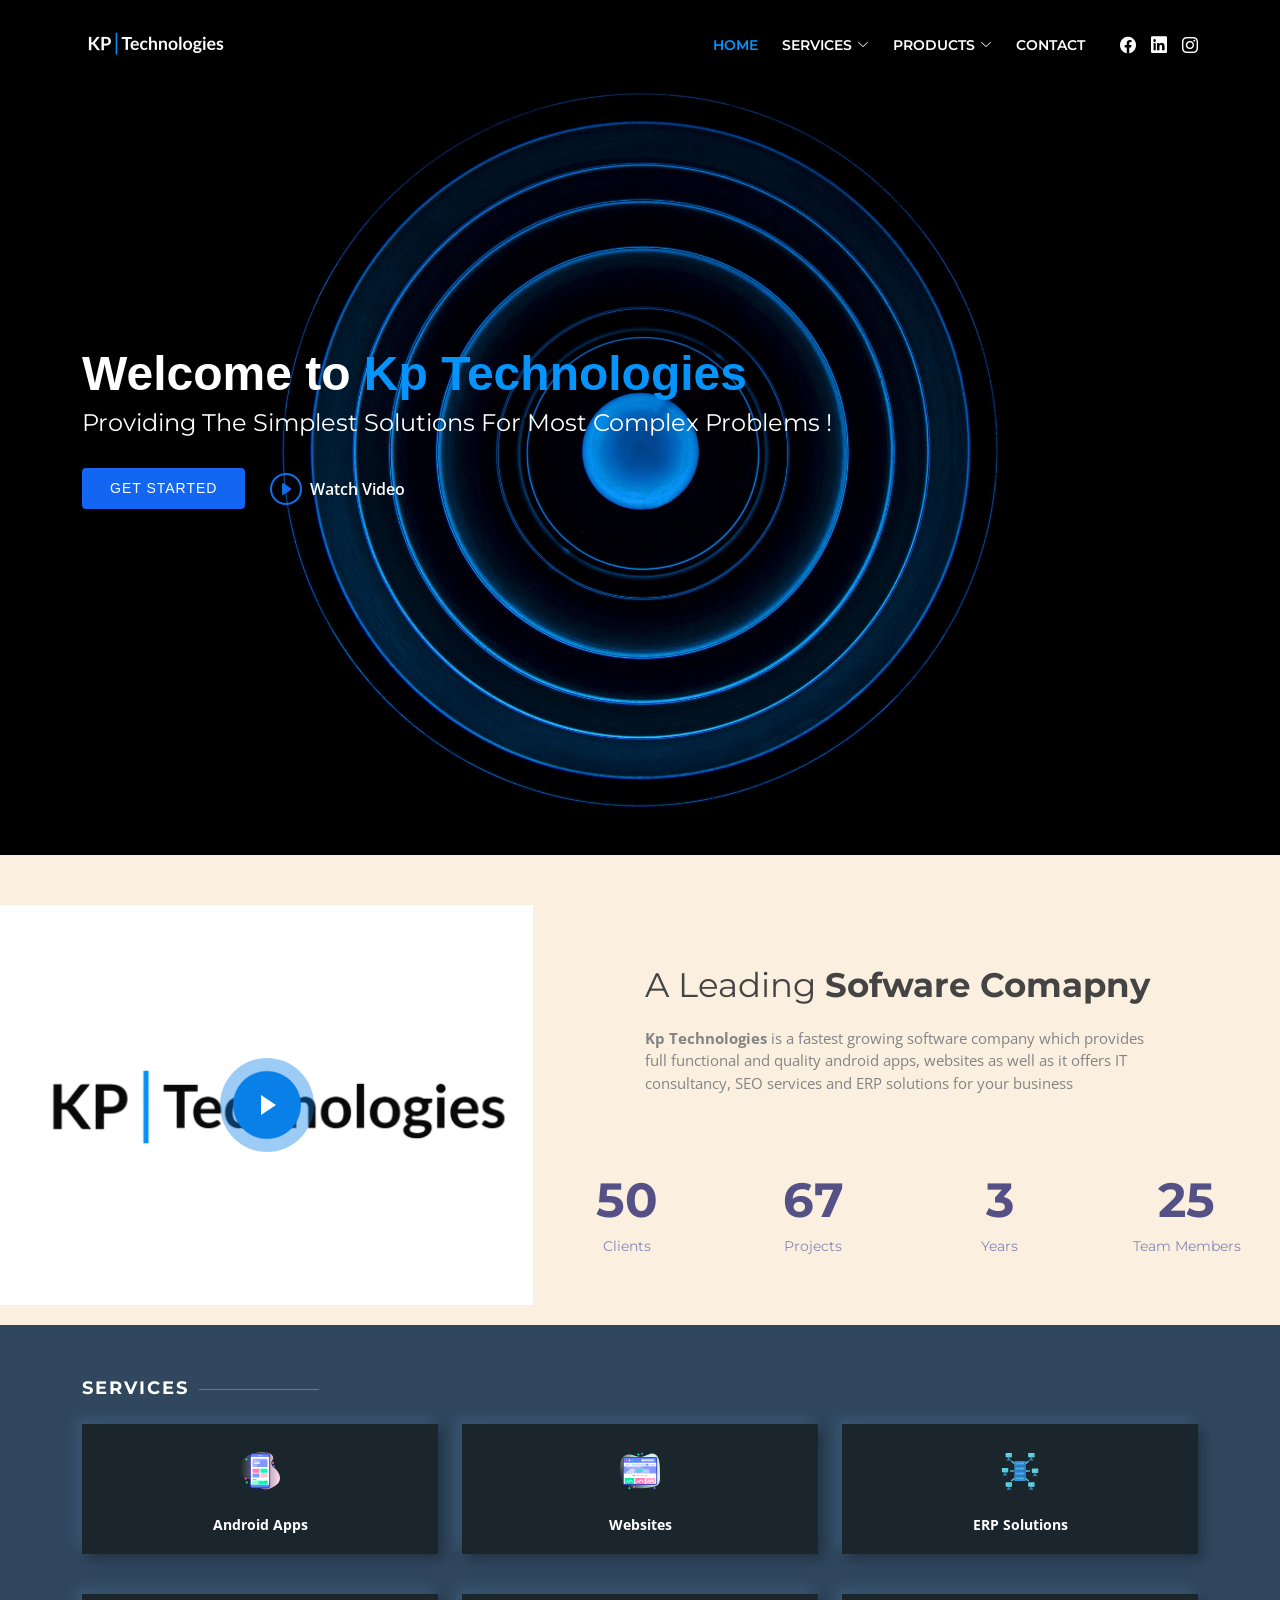
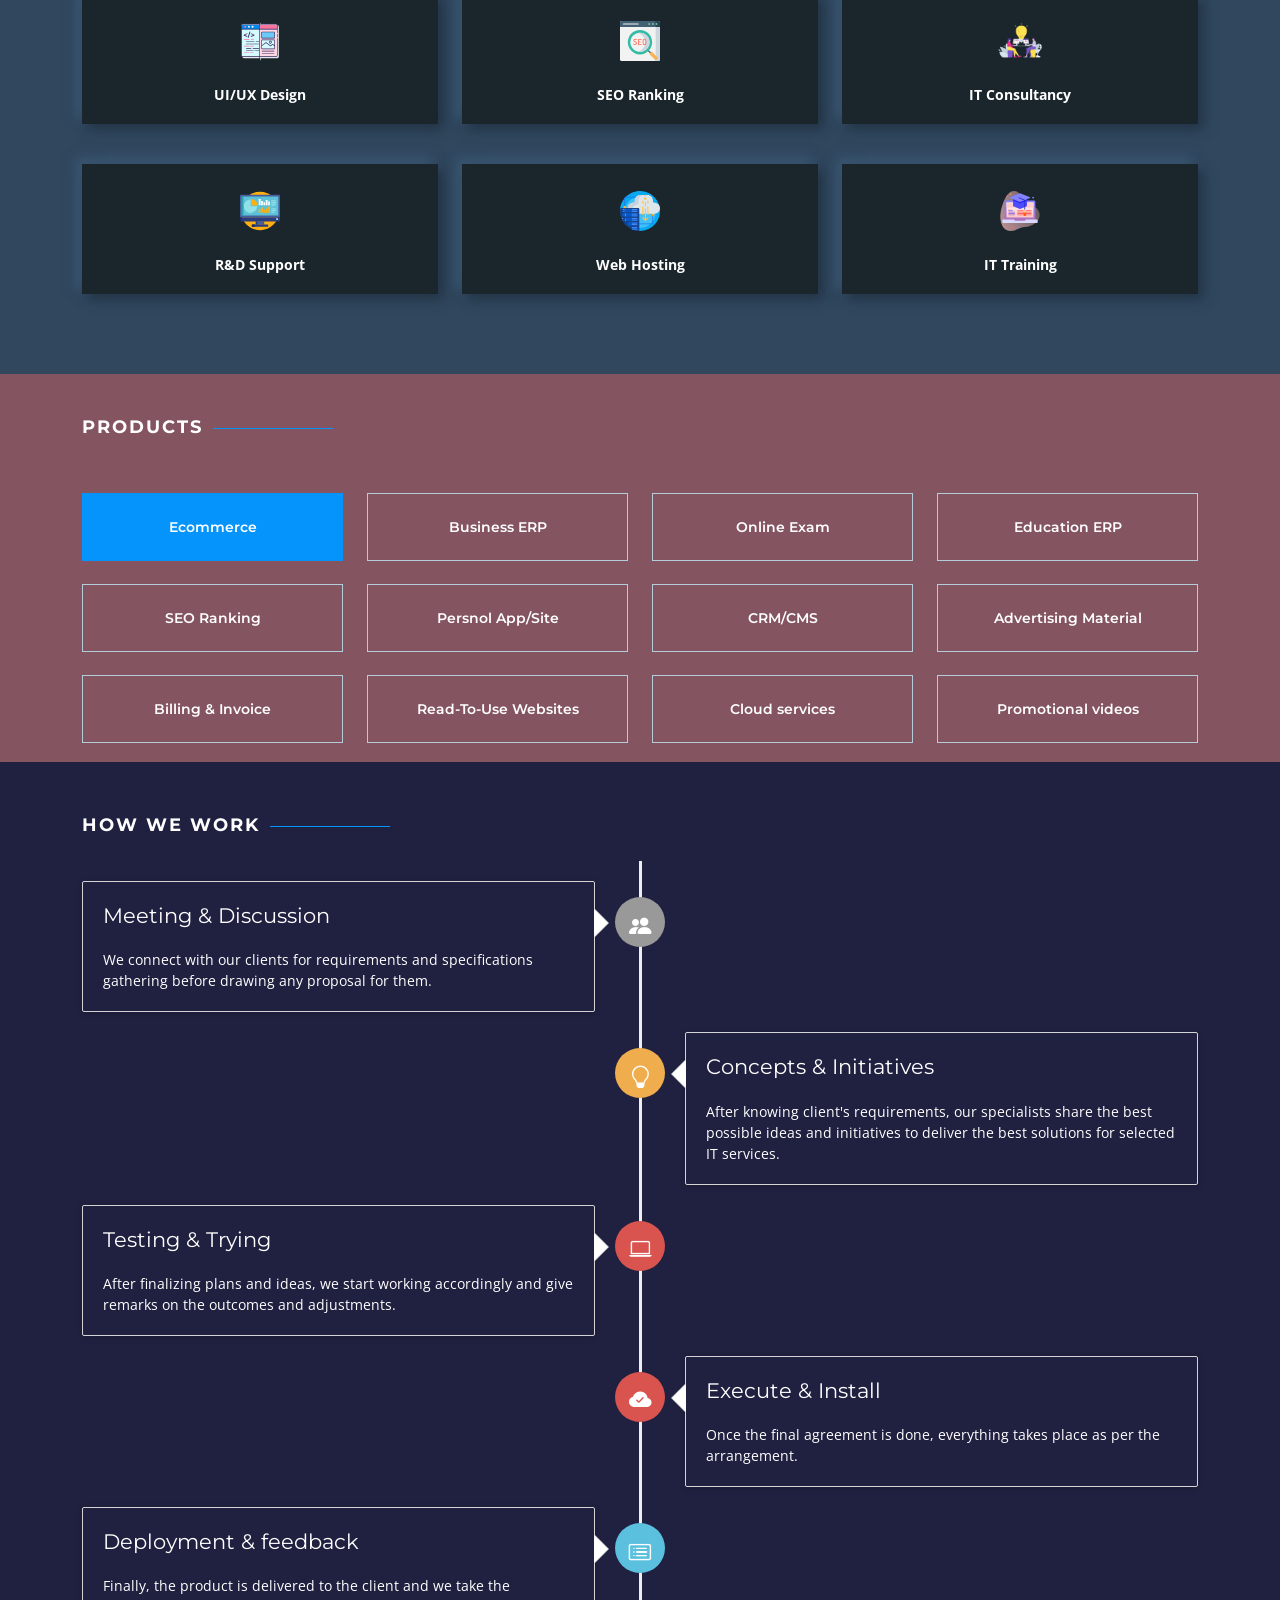
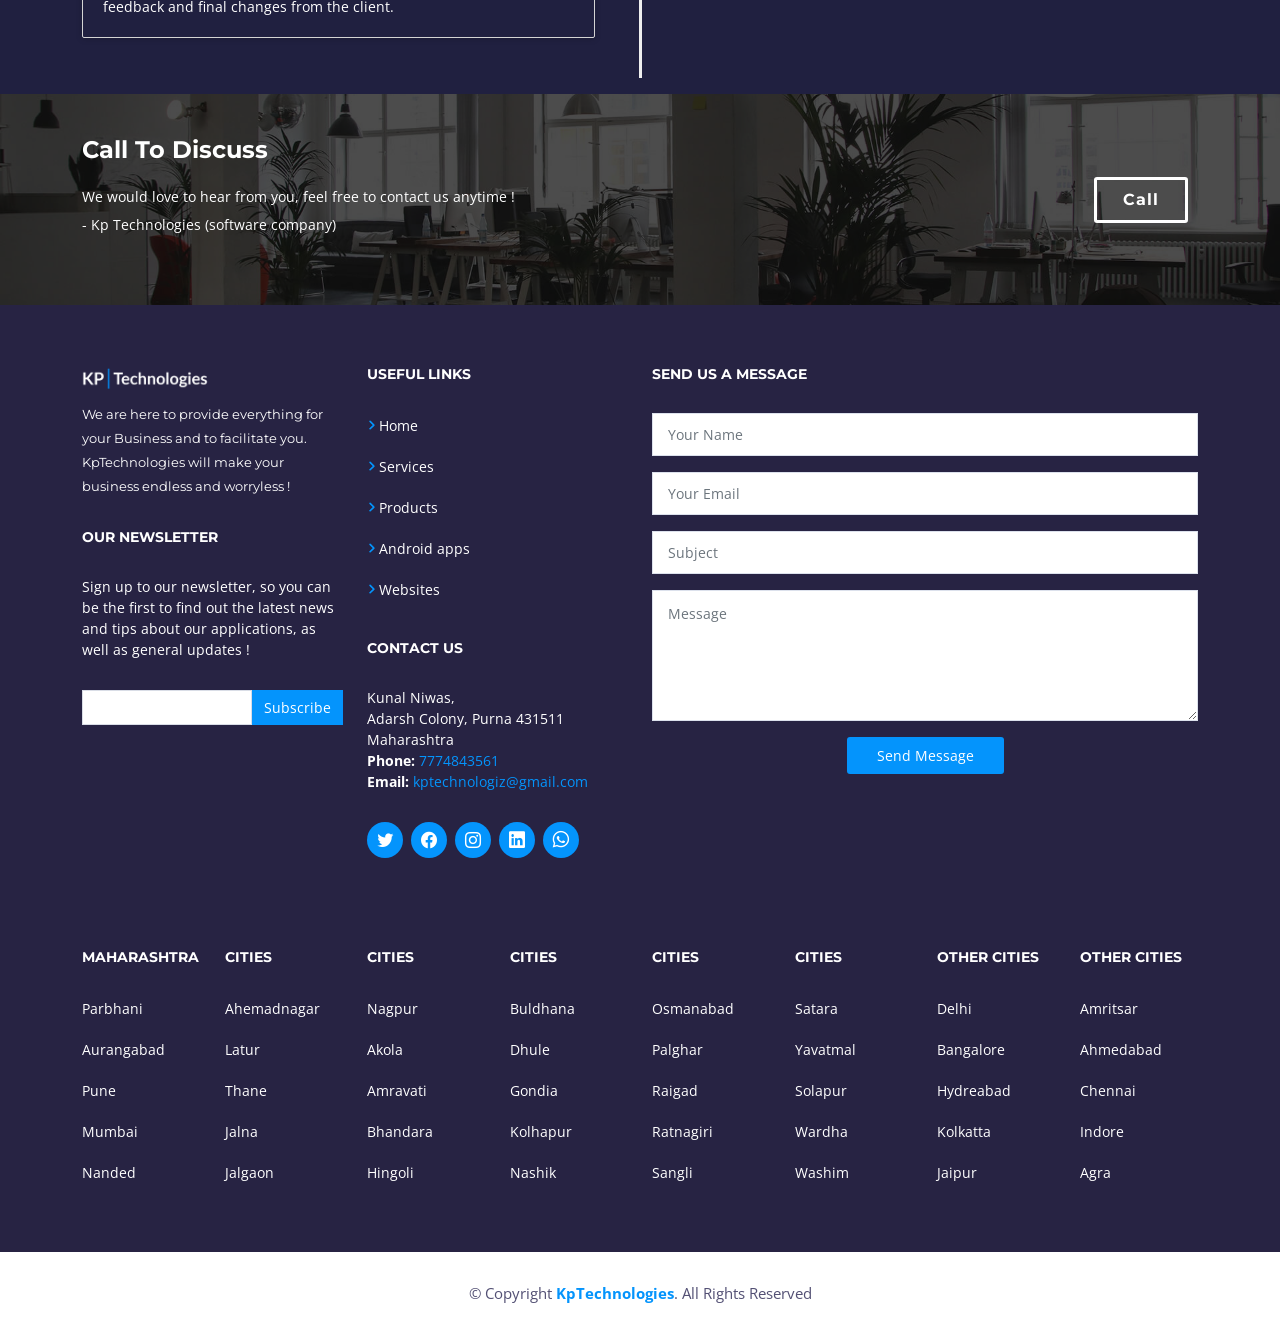
==== commit 9b143c38: "Add files via upload" ====
--- a/index.html
+++ b/index.html
@@ -30,8 +30,6 @@
 
     <!-- Template Main CSS File -->
     <link href="assets/css/style.css" rel="stylesheet">
-
-
 
 
     <!-- social sharing -->
@@ -47,7 +45,14 @@
     <meta property="og:image:height" content="1024">
 
     <title>KP Technologies - Web & Android Development</title>
-
+    <script type="application/ld+json">
+        {
+          "@context": "https://schema.org",
+          "@type": "Organization",
+          "url": "https://kp-technologies.com/",
+          "logo": "https://kp-technologies.com/assets/img/logo.png"
+        }
+        </script>
 </head>
 
 <body>
@@ -57,44 +62,66 @@
         <div class="container d-flex align-items-center">
 
             <!-- Uncomment below if you prefer to use an image logo -->
-            <a href="index" class="logo me-auto"><img src="assets/img/logo.png" alt="" class="img-fluid"></a>
+            <a href="https://kp-technologies.com/" class="logo me-auto logowhite"><img src="assets/img/logo white.png"
+                    alt="" class="img-fluid"></a>
+            <a href="https://kp-technologies.com/" class="logo me-auto logoblack"><img src="assets/img/logo.png" alt=""
+                    class="img-fluid"></a>
 
             <nav id="navbar" class="navbar order-last order-lg-0">
                 <ul>
-                    <li><a class="nav-link scrollto active" href="#hero">Home</a></li>
-                    <li class="dropdown"><a href="#"><span>Services</span> <i class="bi bi-chevron-down"></i></a>
+                    <li><a class="nav-link scrollto active homelinks" href="https://kp-technologies.com">Home</a></li>
+                    <li class="dropdown "><a href="#" class="homelinks"><span>Services</span> <i
+                                class="bi bi-chevron-down"></i></a>
                         <ul class="dropdown-active">
                             <li><a href="android_development">App Development</a></li>
                             <li><a href="website_development">Websites </a></li>
+                            <li><a href="uiuxdesign">UI/UX Design </a></li>
                             <li><a href="erp_solutions">ERP Solutions</a></li>
-                            <li><a href="seo">SEO Optimization</a></li>
+                            <li><a href="seo">SEO Ranking</a></li>
                             <li><a href="itconsultancy">IT Consultancy</a></li>
                             <li><a href="rnd">R&D Support</a></li>
+                            <li data-bs-toggle="modal" data-bs-target="#buy-ticket-modal"><a>Web Hosting</a></li>
+                            <li data-bs-toggle="modal" data-bs-target="#buy-ticket-modal"><a>IT Training</a>
+                            </li>
                         </ul>
                     </li>
-                    <li class="dropdown"><a href="#"><span>Products</span> <i class="bi bi-chevron-down"></i></a>
+                    <li class="dropdown"><a href="#" class="homelinks"><span>Products</span> <i
+                                class="bi bi-chevron-down"></i></a>
                         <ul class="dropdown-active">
+                            <li><a href="ecommerce">Ecommerce Solution
+                                </a></li>
+                            <li><a href="erp_solutions">Business ERP </a>
+                            </li>
+                            <li><a href="onlineexam">Online Examination
+                                    System</a></li>
+                            <li><a href="educationalerp">Educational ERP</a></li>
+                            <li><a href="seo">SEO Ranking</a>
+                            </li>
+                            <li><a href="website_development">Persnol App/Site</a></li>
+                            <li><a href="" data-bs-toggle="modal" data-bs-target="#buy-ticket-modal">CRM/CMS</a></li>
+                            <li><a href="" data-bs-toggle="modal" data-bs-target="#buy-ticket-modal">Advertisement
+                                    Material</a></li>
+                            <li><a href="billinginvoice">Billing & Invoice Solution</a></li>
                             <li><a href="website_development">Ready-To-Use Websites</a></li>
-                            <li><a href="ecommerce">Ecommerce Solution </a></li>
-                            <li><a href="onlineexam">Online Examination System</a></li>
-                            <li><a href="educationalerp">Educational ERP/CMS/CRM</a></li>
-                            <li><a href="billinginvoice">Billing & Invoice Solution</a></li>
-                            <li><a href="seo">SEO Optimization</a></li>
+                            <li><a href="" data-bs-toggle="modal" data-bs-target="#buy-ticket-modal">Cloud Services</a>
+                            </li>
+                            <li><a href="" data-bs-toggle="modal" data-bs-target="#buy-ticket-modal">Promotional
+                                    Videos</a></li>
                         </ul>
                     </li>
-
-                    <li><a class="nav-link scrollto" href="contactus">Contact</a></li>
-
-
+                    <li><a class="nav-link scrollto homelinks" href="contactus">Contact</a></li>
                 </ul>
-                <i class="bi bi-list mobile-nav-toggle"></i>
+                <i class="bi bi-list mobile-nav-toggle toggleicon"></i>
             </nav>
             <!-- .navbar -->
 
-            <div class="social-links">
-                <a href="tel:7774843561" class="linkedin"><i class="bi bi-telephone-fill"></i></a>
-                <a href="mailto:kptechnologiz@gmail.com" class=""><i class="bi bi-envelope-fill"></i></a>
-                <a href="#feedbackform" class=""><i class="bi bi-chat-left-text-fill"></i></i></a>
+            <div class="social-links navbarsociallinks">
+                <a href="https://www.facebook.com/KPTechnologies-107027698117641/" class="facebook"><i
+                        class="bi bi-facebook"></i></a>
+                <a href="https://www.linkedin.com/in/kunal-pandharkar-513994188/" class="linkedin"><i
+                        class="bi bi-linkedin"></i></a>
+                <a href="https://www.instagram.com/kp_technologies/" class="instagram"><i
+                        class="bi bi-instagram"></i></a>
             </div>
 
         </div>
@@ -102,205 +129,365 @@
     <!-- End Header -->
 
     <!-- ======= Hero Section ======= -->
-    <section id="hero" class="clearfix">
-        <div class="container d-flex h-100">
-            <div class="row justify-content-center align-self-center" data-aos="fade-up">
-                <div class="col-lg-6 intro-info order-lg-first order-last" data-aos="zoom-in" data-aos-delay="100">
-                    <h2>Providing The <span>Simplest</span> Solutions For Most <br> <span> Complex </span>Problems !
-                    </h2>
-                    <div>
-                        <a href="#services" class="btn-get-started scrollto">Explore Services</a>
-                    </div>
-                </div>
-
-                <div class="col-lg-6 intro-img order-lg-last order-first" data-aos="zoom-out" data-aos-delay="200">
-                    <img src="assets/img/homevector.png" alt="KP Technologies - Web & Android Development"
-                        class="img-fluid">
-                </div>
-            </div>
-
+    <section id="hero" class="d-flex align-items-center">
+        <div class="container" data-aos="zoom-out" data-aos-delay="100">
+            <h1>Welcome to <span>Kp Technologies</span></h1>
+            <h2>Providing The Simplest Solutions For Most Complex Problems !</h2>
+            <div class="d-flex">
+                <a href="#services" class="btn-get-started scrollto">Get Started</a>
+
+                <a href="https://www.youtube.com/watch?v=jDDaplaOz7Q" class="glightbox btn-watch-video"><i
+                        class="bi bi-play-circle"></i><span>Watch Video</span></a>
+
+            </div>
         </div>
     </section>
     <!-- End Hero -->
 
+
     <main id="main">
+        <!-- ======= Why Us Section ======= -->
+        <section id="why-us" class="why-us">
+            <div class="container-fluid">
+
+                <div class="row">
+
+                    <div class="col-lg-5 align-items-stretch position-relative video-box"
+                        style='background-image: url("assets/img/logo.jpg");' data-aos="fade-right">
+                        <a href="https://youtu.be/Fav8Fvt_HZs" class="glightbox play-btn mb-4" data-vbtype="video"
+                            data-autoplay="true"></a>
+                    </div>
+
+                    <div class="col-lg-7 d-flex flex-column justify-content-center align-items-stretch"
+                        data-aos="fade-left">
+
+                        <div class="content">
+                            <h3>A Leading <strong>Sofware Comapny</strong></h3>
+                            <p>
+                                <strong>Kp Technologies </strong> is a fastest growing software company which provides
+                                full functional and quality android apps, websites as well as it offers IT consultancy,
+                                SEO services and ERP solutions for your business
+                        </div>
+                        <div class="row counters" data-aos="fade-up" data-aos-delay="100">
+
+                            <div class="col-lg-3 col-6 text-center">
+                                <span data-purecounter-start="0" data-purecounter-end="50" data-purecounter-duration="1"
+                                    class="purecounter"></span>
+                                <p>Clients</p>
+                            </div>
+
+                            <div class="col-lg-3 col-6 text-center">
+                                <span data-purecounter-start="0" data-purecounter-end="67" data-purecounter-duration="1"
+                                    class="purecounter"></span>
+                                <p>Projects</p>
+                            </div>
+
+                            <div class="col-lg-3 col-6 text-center">
+                                <span data-purecounter-start="0" data-purecounter-end="3" data-purecounter-duration="1"
+                                    class="purecounter"></span>
+                                <p>Years</p>
+                            </div>
+
+                            <div class="col-lg-3 col-6 text-center">
+                                <span data-purecounter-start="0" data-purecounter-end="25" data-purecounter-duration="1"
+                                    class="purecounter"></span>
+                                <p>Team Members</p>
+                            </div>
+
+                        </div>
+
+                    </div>
+
+                </div>
+
+            </div>
+        </section>
+        <!-- End Why Us Section -->
+
 
         <!-- ======= Services Section ======= -->
         <section id="services" class="services section-bg">
             <div class="container" data-aos="fade-up">
 
-                <header class="section-header">
-                    <h3>Services</h3>
-                    <p>
-                        Building a good customer experience does not happen by accident. It happens by design</p>
-                </header>
-
+                <div class="section-header">
+                    <h2>Services</h2>
+                </div>
                 <div class="row">
-                    <div class="col-md-6 col-lg-4 wow bounceInUp" data-aos="zoom-in" data-aos-delay="100"
+                    <div class="col-4 wow bounceInUp" data-aos="zoom-in" data-aos-delay="100"
                         onclick="location.href = 'android_development';">
 
                         <div class="box">
-                            <div class="icon" style="background: #fceef3;">
+                            <div class="icon">
                                 <img src="assets/img/android app1.svg" alt="">
                             </div>
-                            <h4 class="title"><a href="android_development">Android Apps</a></h4>
-                            <p class="description">
-                                Get full functional and customized apps for your business and shops
-                            </p>
-                        </div>
-                    </div>
-
-                    <div class="col-md-6 col-lg-4" data-aos="zoom-in" data-aos-delay="200"
+                            <p class="title"><a href="android_development">Android Apps</a></p>
+                        </div>
+                    </div>
+
+                    <div class="col-4" data-aos="zoom-in" data-aos-delay="200"
                         onclick="location.href = 'website_development';">
                         <div class="box">
-                            <div class="icon" style="background: #fff0da;">
+                            <div class="icon">
                                 <img src="assets/img/website3.svg" alt="">
                             </div>
-                            <h4 class="title"><a href="website_development">Websites</a></h4>
-                            <p class="description">Get full functional and standard websites for your business and shops
-                            </p>
-                        </div>
-                    </div>
-
-                    <div class="col-md-6 col-lg-4" data-aos="zoom-in" data-aos-delay="300"
+                            <p class="title"><a href="website_development">Websites</a></p>
+
+                        </div>
+                    </div>
+
+                    <div class="col-4" data-aos="zoom-in" data-aos-delay="300"
                         onclick="location.href = 'erp_solutions';">
                         <div class="box">
-                            <div class="icon" style="background: #e6fdfc;">
+                            <div class="icon">
                                 <img src="assets/img/erp solutions2.svg" alt="">
                             </div>
-                            <h4 class="title"><a href="erp_solutions">ERP Solutions</a></h4>
-                            <p class="description">Make your all process and workflow digital with our enterprise
-                                solutions</p>
-                        </div>
-                    </div>
-                    <div class="col-md-6 col-lg-4 wow" data-aos="zoom-in" data-aos-delay="100"
-                        onclick="location.href = 'rnd';">
+                            <p class="title"><a href="erp_solutions">ERP Solutions</a></p>
+
+                        </div>
+                    </div>
+                    <div class="col-4 wow" data-aos="zoom-in" data-aos-delay="100"
+                        onclick="location.href = 'uiuxdesign';">
                         <div class="box">
-                            <div class="icon" style="background: #eafde7;">
+                            <div class="icon">
+                                <img src="assets/img/uiux.svg" alt="">
+                            </div>
+                            <p class="title"><a href="uiuxdesign">UI/UX Design</a></p>
+
+                        </div>
+                    </div>
+
+                    <div class="col-4 " data-aos="zoom-in" data-aos-delay="200" onclick="location.href = 'seo';">
+                        <div class=" box">
+                            <div class="icon">
+                                <img src="assets/img/seo.svg" alt="">
+                            </div>
+                            <p class="title"><a href="seo">SEO Ranking</a></p>
+
+                        </div>
+                    </div>
+                    <div class="col-4" data-aos="zoom-in" data-aos-delay="300"
+                        onclick="location.href = 'itconsultancy';">
+                        <div class="box">
+                            <div class="icon">
+                                <img src="assets/img/itconsultancy (3).png" alt="">
+                            </div>
+                            <p class="title"><a href="itconsultancy">IT Consultancy</a></p>
+
+                        </div>
+                    </div>
+                    <div class="col-4 wow" data-aos="zoom-in" data-aos-delay="100" onclick="location.href = 'rnd';">
+                        <div class="box">
+                            <div class="icon">
                                 <img src="assets/img/r&d3.svg" alt="">
                             </div>
-                            <h4 class="title"><a href="rnd">R&D Support</a></h4>
-                            <p class="description">Plan, Build, Manage, Advertise and grow your business with our
-                                digital tools, softwares and apps
-                        </div>
-                    </div>
-
-                    <div class="col-md-6 col-lg-4" data-aos="zoom-in" data-aos-delay="200"
-                        onclick="location.href = 'itconsultancy';">
-                        <div class=" box">
-                            <div class="icon" style="background: #e1eeff;">
-                                <img src="assets/img/itconsultancy (3).png" alt="">
-                            </div>
-                            <h4 class="title"><a href="itconsultancy">IT Consultancy</a></h4>
-                            <p class="description">Get effective strategy for managing your business operations, data
-                                and get full time support IT services</p>
-                        </div>
-                    </div>
-                    <div class="col-md-6 col-lg-4" data-aos="zoom-in" data-aos-delay="300"
-                        onclick="location.href = 'seo';">
+                            <p class="title"><a href="rnd">R&D Support</a></p>
+
+                        </div>
+                    </div>
+
+                    <div class="col-4 " data-aos="zoom-in" data-aos-delay="200">
+                        <div class=" box" data-bs-toggle="modal" data-bs-target="#buy-ticket-modal">
+                            <div class="icon">
+                                <img src="assets/img/webhosting.svg" alt="">
+                            </div>
+                            <p class="title"><a>Web Hosting</a></p>
+
+                        </div>
+                    </div>
+                    <div class="col-4" data-aos="zoom-in" data-aos-delay="300" data-bs-toggle="modal"
+                        data-bs-target="#buy-ticket-modal">
                         <div class="box">
-                            <div class="icon" style="background: #ecebff;">
-                                <img src="assets/img/seo2.svg" alt="">
-                            </div>
-                            <h4 class="title"><a href="seo">SEO Optimization</a></h4>
-                            <p class="description">Rank #1 on google searches, increase your traffic and boost up your
-                                site perfomance with our SEO tools </p>
-                        </div>
-                    </div>
-
+                            <div class="icon">
+                                <img src="assets/img/it_training.svg" alt="">
+                            </div>
+                            <p class="title"><a>IT Training</a></p>
+
+                        </div>
+                    </div>
                 </div>
-
+                <!--  style="background: #d8ffff;" -->
             </div>
         </section>
         <!-- End Services Section -->
 
-        <!-- ======= Why Us Section ======= -->
-        <section id="why-us" class="why-us">
-            <div class="container-fluid" data-aos="fade-up">
-
-                <header class="section-header">
-                    <h3>Why choose us?</h3>
-
-                </header>
-
-                <div class="row">
-
-                    <div class="col-lg-6" data-aos="zoom-in" data-aos-delay="100">
-                        <div class="why-us-img">
-                            <img src="assets/img/group-work-photo.jpg" alt="" class="img-fluid">
-                        </div>
-                    </div>
-
-                    <div class="col-lg-6">
-                        <div class="why-us-content">
-                            <p id="who_are_we_p">
-                                “ We are <b>passsionate engineering students</b> towards the increasing trends of
-                                technologies in the market. by commiting our domain expertise with our passion to
-                                harness technology innovation, we are committed to deliver
-                                value-based, high-end solutions to our customers.”
-                            </p>
-
-
-
-                            <div class="features clearfix" data-aos="fade-up" data-aos-delay="100">
-                                <i class="bi bi-book-half" style="color: #f058dc;"></i>
-                                <h4>Continuous Learning</h4>
-                                <p>Learn continuously there is always "One More Thing To Learn".</p>
-                            </div>
-
-                            <div class="features clearfix" data-aos="fade-up" data-aos-delay="200">
-                                <i class="bi bi-battery-charging" style="color: #ffb774;"></i>
-                                <h4>Energetic</h4>
-                                <p>Passion Is Energy. Feel The Power That Comes From Focusing On What Excites You.</p>
-                            </div>
-
-                            <div class="features clearfix" data-aos="fade-up" data-aos-delay="300">
-                                <i class="bi bi-cpu-fill" style="color: #589af1;"></i>
-                                <h4>Aware Of Latest Trends</h4>
-                                <p>You Will Never Get Bored When You Try Something New. There Is No Limit What You Can
-                                    Do.</p>
-                            </div>
-
-                        </div>
-
-                    </div>
-
+        <section id="features" class="features">
+
+            <div class="container" data-aos="fade-up">
+                <div class="section-header">
+                    <h2>Products</h2>
                 </div>
 
-            </div>
+                <ul class="nav nav-tabs row d-flex">
+                    <li class="nav-item col-3">
+                        <a class="nav-link active show text-center" href="ecommerce">
+                            <h4 class="d-lg-block">Ecommerce</h4>
+                        </a>
+                    </li>
+                    <li class="nav-item col-3">
+                        <a class="nav-link text-center" href="erp_solutions">
+                            <h4 class="d-lg-block">Business ERP</h4>
+                        </a>
+                    </li>
+                    <li class="nav-item col-3">
+                        <a class="nav-link text-center" href="onlineexam">
+                            <h4 class=" d-lg-block">Online Exam</h4>
+                        </a>
+                    </li>
+                    <li class="nav-item col-3">
+                        <a class="nav-link text-center" href="educationalerp">
+                            <h4 class="d-lg-block">Education ERP</h4>
+                        </a>
+                    </li>
+                    <li class="nav-item col-3 mt-4">
+                        <a class="nav-link text-center" href="seo">
+                            <h4 class="d-lg-block">SEO Ranking</h4>
+                        </a>
+                    </li>
+                    <li class="nav-item col-3 mt-4">
+                        <a class="nav-link text-center" data-bs-toggle="modal" data-bs-target="#buy-ticket-modal">
+                            <h4 class=" d-lg-block">Persnol App/Site</h4>
+                        </a>
+                    </li>
+                    <li class="nav-item col-3 mt-4">
+                        <a class="nav-link text-center" data-bs-toggle="modal" data-bs-target="#buy-ticket-modal">
+                            <h4 class="d-lg-block">CRM/CMS</h4>
+                        </a>
+                    </li>
+                    <li class="nav-item col-3 mt-4">
+                        <a class="nav-link text-center" data-bs-toggle="modal" data-bs-target="#buy-ticket-modal">
+                            <h4 class="d-lg-block">Advertising Material</h4>
+                        </a>
+                    </li>
+                    <li class="nav-item col-3 mt-4">
+                        <a class="nav-link text-center" href="billinginvoice">
+                            <h4 class="d-lg-block">Billing & Invoice</h4>
+                        </a>
+                    </li>
+                    <li class="nav-item col-3 mt-4">
+                        <a class="nav-link text-center" href="website_development">
+                            <h4 class=" d-lg-block">Read-To-Use Websites</h4>
+                        </a>
+                    </li>
+                    <li class="nav-item col-3 mt-4">
+                        <a class="nav-link text-center" data-bs-toggle="modal" data-bs-target="#buy-ticket-modal">
+                            <h4 class="d-lg-block">Cloud services</h4>
+                        </a>
+                    </li>
+                    <li class="nav-item col-3 mt-4">
+                        <a class="nav-link text-center" data-bs-toggle="modal" data-bs-target="#buy-ticket-modal">
+                            <h4 class="d-lg-block">Promotional videos</h4>
+                        </a>
+                    </li>
+                </ul>
+
+            </div>
+        </section>
+
+        <!-- Model  -->
+        <!-- Modal Order Form -->
+        <div id="buy-ticket-modal" class="modal fade">
+            <div class="modal-dialog" role="document">
+                <div class="modal-content">
+                    <div class="modal-header">
+                        <h4 class="modal-title">Products Enquiry</h4>
+                        <button type="button" class="btn-close" data-bs-dismiss="modal" aria-label="Close"></button>
+                    </div>
+                    <div class="modal-body">
+                        <div class="callusbtn text-center">
+                            <p class="cta-text1">We would love to hear from you, feel free to contact us anytime !</p>
+                            <a href="tel:7774843561" class="btn-get-started scrollto">Call Us</a>
+                        </div>
+                    </div>
+                </div><!-- /.modal-content -->
+            </div><!-- /.modal-dialog -->
+        </div><!-- /.modal -->
+
+
+        <!-- end Model -->
+
+        <!-- Timeline -->
+        <section id="timelinesection">
 
             <div class="container">
-                <div class="row counters" data-aos="fade-up" data-aos-delay="100">
-
-                    <div class="col-lg-3 col-6 text-center">
-                        <span data-purecounter-start="0" data-purecounter-end="40" data-purecounter-duration="1"
-                            class="purecounter"></span>
-                        <p>Clients</p>
-                    </div>
-
-                    <div class="col-lg-3 col-6 text-center">
-                        <span data-purecounter-start="0" data-purecounter-end="57" data-purecounter-duration="1"
-                            class="purecounter"></span>
-                        <p>Projects</p>
-                    </div>
-
-                    <div class="col-lg-3 col-6 text-center">
-                        <span data-purecounter-start="0" data-purecounter-end="3" data-purecounter-duration="1"
-                            class="purecounter"></span>
-                        <p>Years</p>
-                    </div>
-
-                    <div class="col-lg-3 col-6 text-center">
-                        <span data-purecounter-start="0" data-purecounter-end="25" data-purecounter-duration="1"
-                            class="purecounter"></span>
-                        <p>Team Members</p>
-                    </div>
-
+                <div class="section-header">
+                    <h2>How We Work</h2>
                 </div>
-
+                <ul class="timeline">
+                    <li>
+                        <div class="timeline-badge"><i class="bi bi-people-fill"></i></div>
+                        <div class="timeline-panel">
+                            <div class="timeline-heading">
+                                <h4 class="timeline-title">Meeting & Discussion</h4>
+                                <!-- <p><small style="color: white;"><i class="bi bi-clock"></i> 11 hours ago via
+                                        Twitter</small></p> -->
+                            </div>
+                            <div class="timeline-body">
+                                <p>We connect with our clients for requirements and specifications gathering before
+                                    drawing any proposal for them.
+                                </p>
+                            </div>
+                        </div>
+                    </li>
+                    <li class="timeline-inverted">
+                        <div class="timeline-badge warning"><i class="bi bi-lightbulb"></i></div>
+                        <div class="timeline-panel">
+                            <div class="timeline-heading">
+                                <h4 class="timeline-title">Concepts & Initiatives</h4>
+                            </div>
+                            <div class="timeline-body">
+                                <p>After knowing client's requirements, our specialists share the best possible ideas
+                                    and initiatives to deliver the best solutions for selected IT services.
+                                </p>
+                            </div>
+                        </div>
+                    </li>
+                    <li>
+                        <div class="timeline-badge danger"><i class="bi bi-laptop"></i></div>
+                        <div class="timeline-panel">
+                            <div class="timeline-heading">
+                                <h4 class="timeline-title">
+                                    Testing & Trying</h4>
+                            </div>
+                            <div class="timeline-body">
+                                <p>After finalizing plans and ideas, we start working accordingly and give remarks on
+                                    the outcomes and adjustments.</p>
+                            </div>
+                        </div>
+                    </li>
+                    <li class="timeline-inverted">
+                        <div class="timeline-badge danger"><i class="bi bi-cloud-check-fill"></i></div>
+                        <div class="timeline-panel">
+                            <div class="timeline-heading">
+                                <h4 class="timeline-title">Execute & Install</h4>
+                            </div>
+                            <div class="timeline-body">
+                                <p>Once the final agreement is done, everything takes place as per the arrangement.
+                                </p>
+                            </div>
+                        </div>
+                    </li>
+                    <li>
+                        <div class="timeline-badge info"><i class="bi bi-card-list"></i></div>
+                        <div class="timeline-panel">
+                            <div class="timeline-heading">
+                                <h4 class="timeline-title">Deployment & feedback</h4>
+                            </div>
+                            <div class="timeline-body">
+                                <p>
+                                    Finally, the product is delivered to the client and we take the feedback and final
+                                    changes from the client.
+                                </p>
+
+
+                            </div>
+                        </div>
+                    </li>
+
+                </ul>
             </div>
         </section>
-        <!-- End Why Us Section -->
+        <!-- timeline end -->
+
 
         <!-- ======= Call To Action Section ======= -->
         <section id="call-to-action" class="call-to-action">
@@ -320,178 +507,11 @@
         </section>
         <!--  End Call To Action Section -->
 
-
-
-
-        <!-- ======= Testimonials Section ======= -->
-        <section id="testimonials" class="testimonials">
-            <div class="container" data-aos="zoom-in">
-
-                <header class="section-header">
-                    <h3>Our Motivation</h3>
-                </header>
-
-                <div class="row justify-content-center">
-                    <div class="col-lg-8">
-
-                        <div class="testimonials-slider swiper-container" data-aos="fade-up" data-aos-delay="100">
-                            <div class="swiper-wrapper">
-
-                                <div class="swiper-slide">
-                                    <div class="testimonial-item">
-                                        <img src="assets/img/chhatrapati-shivaji-maharaj-bhushan.jpg"
-                                            class="testimonial-img" alt="">
-                                        <h3>CHHATRAPATI SHIVAJI MAHARAJ</h3>
-
-                                        <p>
-                                            Self-confidence provides strength and Power impart knowledge. Knowledge
-                                            provides stability and stability leads to victory</p>
-                                    </div>
-                                </div>
-                                <div class="swiper-slide">
-                                    <div class="testimonial-item">
-                                        <img src="assets/img/drbabasaheb.jpg" class="testimonial-img" alt="">
-                                        <h3>Dr Babasaheb Ambedkar</h3>
-                                        <p>
-                                            Men are mortal. So are ideas. An idea needs propagation as much as a plant
-                                            needs watering. Otherwise, both will wither and die.</p>
-                                    </div>
-                                </div>
-                                <!-- End testimonial item -->
-
-                                <div class="swiper-slide">
-                                    <div class="testimonial-item">
-                                        <img src="assets/img/abdulkalamprofile.jpg" class="testimonial-img" alt="">
-                                        <h3>Sir APJ Abdul Kalam</h3>
-
-                                        <p>
-                                            " Creativity is seeing the same thing but thinking differently "</p>
-                                    </div>
-                                </div>
-                                <!-- End testimonial item -->
-
-                                <div class="swiper-slide">
-                                    <div class="testimonial-item">
-                                        <img src="assets/img/sirratantata.jpg" class="testimonial-img" alt="">
-                                        <h3>Sir Ratan Tata</h3>
-                                        <p>
-                                            " If it stands the test of public scrutiny, do it… If it doesn’t stand the
-                                            test of public scrutiny then don’t do it." </p>
-                                    </div>
-                                </div>
-                                <!-- End testimonial item -->
-
-                                <div class="swiper-slide">
-                                    <div class="testimonial-item">
-                                        <img src="assets/img/elon.jpg" class="testimonial-img" alt="">
-                                        <h3>Elon Musk</h3>
-                                        <p>
-                                            "When something is important enough, you do it even if the odds are not in
-                                            your favor." </p>
-                                    </div>
-                                </div>
-                                <!-- End testimonial item -->
-
-
-                            </div>
-                            <div class="swiper-pagination"></div>
-                        </div>
-                    </div>
-                </div>
-
-            </div>
-        </section>
-        <!-- End Testimonials Section -->
-
-
-        <!-- ======= F.A.Q Section ======= -->
-        <section id="faq" class="faq">
-            <div class="container" data-aos="fade-up">
-                <header class="section-header">
-                    <h3>Frequently Asked Questions</h3>
-                    <p>Part of being successful is about asking questions and listening to the answers !</p>
-                </header>
-
-                <ul class="faq-list" data-aso="fade-up" data-aos-delay="100">
-
-                    <li>
-                        <div data-bs-toggle="collapse" href="#faq2" class="collapsed question">
-                            What is 5 free updates scheme? <i class="bi bi-chevron-down icon-show"></i><i
-                                class="bi bi-chevron-up icon-close"></i></div>
-                        <div id="faq2" class="collapse" data-bs-parent=".faq-list">
-                            <p>
-                                When the app/website/software is deployed to customer, the customer realizes that he/she
-                                has forgotten to tell some important featured to be added in the app/website. So any 5
-                                features will be updated/added For free of cost.
-                            </p>
-                        </div>
-                    </li>
-
-                    <li>
-                        <div data-bs-toggle="collapse" href="#faq3" class="collapsed question">
-                            What is 2 years of free support ? <i class="bi bi-chevron-down icon-show"></i><i
-                                class="bi bi-chevron-up icon-close"></i></div>
-                        <div id="faq3" class="collapse" data-bs-parent=".faq-list">
-                            <p>
-                                Customers are provided with free 2 years maintainance for app/website/software.
-                            </p>
-                        </div>
-                    </li>
-
-                    <li>
-                        <div data-bs-toggle="collapse" href="#faq4" class="collapsed question">
-                            What extra things i will get along with app/website/software ?<i
-                                class="bi bi-chevron-down icon-show"></i><i class="bi bi-chevron-up icon-close"></i>
-                        </div>
-                        <div id="faq4" class="collapse" data-bs-parent=".faq-list">
-                            <p>
-                                Customers will get 2 years of free service, 5 free updates and changes, Admin Panel to
-                                manage your data, Userguide and Manuals.
-                            </p>
-                        </div>
-                    </li>
-
-                    <li>
-                        <div data-bs-toggle="collapse" href="#faq5" class="collapsed question">
-                            We being student will be able to manage business related things ? <i
-                                class="bi bi-chevron-down icon-show"></i><i class="bi bi-chevron-up icon-close"></i>
-                        </div>
-                        <div id="faq5" class="collapse" data-bs-parent=".faq-list">
-                            <p>
-                                We have delivered more than 40 successfull projects to our clients and managing these
-                                projects very well. we love our work and have so much energy that we put in our work.
-                            </p>
-                        </div>
-                    </li>
-
-                    <li>
-                        <div data-bs-toggle="collapse" href="#faq6" class="collapsed question">
-                            Why we decided to open a software company ? <i class="bi bi-chevron-down icon-show"></i><i
-                                class="bi bi-chevron-up icon-close"></i>
-                        </div>
-                        <div id="faq6" class="collapse" data-bs-parent=".faq-list">
-                            <p>
-                                As we are computer engineering students,we have very strong hand in Software
-                                Develpoment. Since Pandemic started, we came to know that Indian economy is broken down,
-                                beacuase of very few businesses. Everyone wants to get a job, very few wants to be a
-                                job provider. This is the reason why we decided to start our own company and support
-                                small startups & businesses for their growth.
-                            </p>
-
-                        </div>
-                    </li>
-
-                </ul>
-
-            </div>
-        </section>
-        <!-- End F.A.Q Section -->
-
     </main>
     <!-- End #main -->
 
     <!-- ======= Footer ======= -->
-    <footer id="footer" class="section-bg">
+    <footer id="footer" class="">
         <div class="footer-top">
             <div class="container">
 
@@ -504,8 +524,8 @@
                             <div class="col-sm-6">
 
                                 <div class="footer-info">
-                                    <a href="index" class="logo me-auto"><img src="assets/img/logo.png" alt=""
-                                            class="img-fluid"></a>
+                                    <a href="https://kp-technologies.com/" class="logo me-auto"><img
+                                            src="assets/img/logo white.png" alt="" class="img-fluid"></a>
 
                                     <p>We are here to provide everything for your Business and to facilitate you.
                                         KpTechnologies will make your business endless and worryless !
@@ -514,8 +534,9 @@
 
                                 <div class="footer-newsletter">
                                     <h4>Our Newsletter</h4>
-                                    <p>We are here to provide everything for your Business and to facilitate you.
-                                        KpTechnologies will make your business endless and worryless !
+                                    <p>
+                                        Sign up to our newsletter, so you can be the first to find out the latest news
+                                        and tips about our applications, as well as general updates !
                                     </p>
                                     <form action="" method="post">
                                         <input type="email" name="email"><input type="submit" value="Subscribe">
@@ -528,11 +549,16 @@
                                 <div class="footer-links">
                                     <h4>Useful Links</h4>
                                     <ul>
-                                        <li><a href="#hero">Home</a></li>
-                                        <li><a href="#services">Services</a></li>
-                                        <li><a href="#why-us">About us</a></li>
-                                        <li><a href="android_development">Android apps</a></li>
-                                        <li><a href="website_development">Websites</a></li>
+                                        <li><i class="bi bi-chevron-right rightarr"></i> <a href="#hero">Home</a></li>
+                                        <li><i class="bi bi-chevron-right rightarr"></i> <a
+                                                href="#services">Services</a>
+                                        </li>
+                                        <li><i class="bi bi-chevron-right rightarr"></i> <a
+                                                href="#features">Products</a></li>
+                                        <li><i class="bi bi-chevron-right rightarr"></i> <a
+                                                href="android_development">Android apps</a></li>
+                                        <li><i class="bi bi-chevron-right rightarr"></i> <a
+                                                href="website_development">Websites</a></li>
 
                                     </ul>
                                 </div>
@@ -572,7 +598,7 @@
                         <div class="form">
 
                             <h4>Send us a message</h4>
-                            <p>We would love to hear from you, feel free to contact us anytime !</p>
+                            <!-- <p>We would love to hear from you, feel free to contact us anytime !</p> -->
 
                             <form role="form" class="php-email-form" method="POST">
                                 <div class="form-group">
@@ -624,7 +650,7 @@
     <!-- End  Footer -->
 
     <!-- ======= Footer ======= -->
-    <footer id="footer" class="section-bg">
+    <footer id="footer" class="pb-4">
         <div class="footer-top">
             <div class="container">
 
@@ -774,9 +800,10 @@
 
         </div>
 
-        <div class="container">
+        <div class="container" id="copyright">
             <div class="copyright">
-                &copy; Copyright <strong>KpTechnologies</strong>. All Rights Reserved
+                &copy; Copyright <a href="https://kp-technologies.com"><strong>KpTechnologies</strong></a>. All Rights
+                Reserved
             </div>
             <div class="credits">
 
@@ -806,6 +833,8 @@
     <!-- Template Main JS File -->
     <script src="assets/js/main.js"></script>
 
+
+
 </body>
 
 </html>
--- a/assets/css/style.css
+++ b/assets/css/style.css
@@ -5,7 +5,7 @@
 }
 
 a {
-    color: #1bb1dc;
+    color: #0494fc;
     text-decoration: none;
     transition: 0.5s;
 }
@@ -40,7 +40,7 @@
     right: 15px;
     bottom: 15px;
     z-index: 996;
-    background: #1bb1dc;
+    background: #0494fc;
     width: 40px;
     height: 40px;
     border-radius: 50px;
@@ -76,6 +76,10 @@
 /*--------------------------------------------------------------
 # Header
 --------------------------------------------------------------*/
+
+.logoblack {
+    display: none;
+}
 
 #header {
     background: #fff;
@@ -92,6 +96,14 @@
     background: #fff;
     height: 70px;
     box-shadow: 0px 0px 30px rgba(127, 137, 161, 0.3);
+}
+
+#header.header-scrolled .logoblack {
+    display: block;
+}
+
+#header.header-scrolled .logowhite {
+    display: none;
 }
 
 #header .logo {
@@ -120,7 +132,7 @@
 }
 
 #header .social-links a {
-    color: #555186;
+    color: white;
     transition: 0.3s;
     line-height: 0;
     margin-left: 15px;
@@ -130,8 +142,20 @@
     line-height: 0;
 }
 
+#header.header-scrolled .navbar a {
+    color: #080c4c;
+}
+
+#header.header-scrolled .social-links a {
+    color: #080c4c;
+}
+
+#header.header-scrolled .navbar .toggleicon {
+    color: #080c4c;
+}
+
 #header .social-links a:hover {
-    color: #1bb1dc;
+    color: #0494fc;
 }
 
 @media (max-width: 992px) {
@@ -156,6 +180,10 @@
 
 .navbar {
     padding: 0;
+}
+
+.navbar .toggleicon {
+    color: white;
 }
 
 .navbar ul {
@@ -179,9 +207,15 @@
     text-transform: uppercase;
     font-size: 14px;
     font-weight: 600;
-    color: #413e66;
     white-space: nowrap;
     transition: 0.3s;
+    color: #080c4c;
+}
+
+@media (min-width: 992px) {
+    .navbar .homelinks {
+        color: white;
+    }
 }
 
 .navbar a i {
@@ -191,7 +225,7 @@
 }
 
 .navbar a:hover, .navbar .active, .navbar li:hover>a {
-    color: #1bb1dc;
+    color: #0494fc;
 }
 
 .navbar .dropdown ul {
@@ -224,7 +258,7 @@
 }
 
 .navbar .dropdown ul a:hover, .navbar .dropdown ul .active:hover, .navbar .dropdown ul li:hover>a {
-    color: #1bb1dc;
+    color: #0494fc;
 }
 
 .navbar .dropdown:hover>ul {
@@ -319,7 +353,7 @@
 }
 
 .navbar-mobile a:hover, .navbar-mobile .active, .navbar-mobile li:hover>a {
-    color: #1bb1dc;
+    color: #0494fc;
 }
 
 .navbar-mobile .getstarted {
@@ -351,7 +385,7 @@
 }
 
 .navbar-mobile .dropdown ul a:hover, .navbar-mobile .dropdown ul .active:hover, .navbar-mobile .dropdown ul li:hover>a {
-    color: #1bb1dc;
+    color: #0494fc;
 }
 
 .navbar-mobile .dropdown>.dropdown-active {
@@ -364,74 +398,118 @@
 
 #hero {
     width: 100%;
-    height: 100vh;
+    height: 95vh;
+    background: url("../img/home-bg.jpg") top left;
+    background-size: cover;
     position: relative;
-    background: #f5f8fd url("../img/intro-bg.jpg") center top no-repeat;
-    background-size: cover;
-    padding-top: 110px;
-}
-
-@media (max-width: 991px) {
-    #hero {
-        height: auto;
-        padding: 100px 0 60px 0;
-    }
-    #hero .container {
-        height: auto !important;
-    }
-    #hero .intro-img {
-        width: 80%;
-    }
-}
-
-@media (min-width: 992px) {
-    #hero .intro-info {
-        padding-top: 100px;
-    }
-}
-
-@media (max-width: 991px) {
-    #hero .intro-info {
-        text-align: center;
-        padding-top: 40px;
-    }
-}
-
-#hero .intro-info h2 {
-    color: #413e66;
-    margin-bottom: 40px;
+}
+
+#hero:before {
+    content: "";
+    position: absolute;
+    bottom: 0;
+    top: 0;
+    left: 0;
+    right: 0;
+}
+
+#hero .container {
+    position: relative;
+}
+
+#hero h1 {
+    margin: 0;
     font-size: 48px;
     font-weight: 700;
-}
-
-#hero .intro-info h2 span {
-    color: #1bb1dc;
-}
-
-@media (max-width: 991px) {
-    #hero .intro-info h2 {
-        font-size: 24px;
-        margin-bottom: 30px;
-    }
-}
-
-#hero .intro-info .btn-get-started, #hero .intro-info .btn-services {
-    font-family: "Montserrat", sans-serif;
-    font-size: 13px;
-    font-weight: 600;
+    line-height: 56px;
+    color: white;
+    font-family: "Poppins", sans-serif;
+}
+
+#hero h1 span {
+    color: #0494fc;
+}
+
+#hero h2 {
+    color: white;
+    margin: 5px 0 30px 0;
+    font-size: 24px;
+    font-weight: 400;
+}
+
+#hero .btn-get-started {
+    font-family: "Roboto", sans-serif;
     text-transform: uppercase;
+    font-weight: 500;
+    font-size: 14px;
     letter-spacing: 1px;
     display: inline-block;
-    padding: 10px 32px;
+    padding: 10px 28px;
     border-radius: 4px;
     transition: 0.5s;
     color: #fff;
-    background: #1bb1dc;
-    color: #fff;
-}
-
-#hero .intro-info .btn-get-started:hover, #hero .intro-info .btn-services:hover {
-    background: #0a98c0;
+    background: #1266f1;
+    /* box-shadow: 0 2px 5px 0 rgb(0 0 0 / 20%), 0 2px 10px 0 rgb(0 0 0 / 10%); */
+}
+
+#hero .btn-get-started:hover {
+    background: #247cf0;
+}
+
+#hero .btn-watch-video {
+    font-size: 16px;
+    transition: 0.5s;
+    margin-left: 25px;
+    color: white;
+    font-weight: 600;
+    display: flex;
+    align-items: center;
+}
+
+#hero .btn-watch-video i {
+    color: #106eea;
+    font-size: 32px;
+    transition: 0.3s;
+    line-height: 0;
+    margin-right: 8px;
+}
+
+#hero .btn-watch-video:hover {
+    color: #106eea;
+}
+
+#hero .btn-watch-video:hover i {
+    color: #3b8af2;
+}
+
+@media (min-width: 1024px) {
+    #hero {
+        background-attachment: fixed;
+    }
+}
+
+@media (max-width: 768px) {
+    #hero {
+        height: 100vh;
+    }
+    #hero h1 {
+        font-size: 22px;
+        line-height: 36px;
+    }
+    #hero h2 {
+        font-size: 16px;
+        line-height: 24px;
+        margin-bottom: 30px;
+    }
+    #hero .btn-get-started, #hero .btn-watch-video {
+        font-size: 13px;
+    }
+}
+
+@media (max-height: 500px) {
+    #hero {
+        height: 120vh;
+    }
 }
 
 /*--------------------------------------------------------------
@@ -445,35 +523,38 @@
 /* Sections Header
 --------------------------------*/
 
-.section-header h3 {
-    font-size: 26px;
-    color: #413e66;
-    text-align: center;
+.section-header {
+    color: #fff;
+    margin-bottom: 30px;
+    position: relative;
+}
+
+.section-header h2 {
+    font-size: 18px;
     font-weight: 700;
-    position: relative;
+    padding: 0;
+    line-height: 1px;
+    margin: 0 0 5px 0;
+    letter-spacing: 2px;
+    text-transform: uppercase;
+    color: white;
     font-family: "Montserrat", sans-serif;
 }
 
-.section-header p {
-    text-align: center;
-    margin: auto;
-    font-size: 15px;
-    padding-bottom: 60px;
-    color: #535074;
-    width: 50%;
-}
-
-@media (max-width: 767px) {
-    .section-header p {
-        width: 100%;
-    }
+.section-header h2::after {
+    content: "";
+    width: 120px;
+    height: 1px;
+    display: inline-block;
+    background: #0494fc;
+    margin: 4px 10px;
 }
 
 /* Section with background
 --------------------------------*/
 
 .section-bg {
-    background: #f5f8fd;
+    background: #30475e;
 }
 
 /* Services Section
@@ -484,15 +565,20 @@
 }
 
 #services .box {
-    padding: 30px;
     position: relative;
     overflow: hidden;
     border-radius: 10px;
-    margin: 0 10px 40px 10px;
-    background: #fff;
-    box-shadow: 0 10px 29px 0 rgba(68, 88, 144, 0.1);
+    margin: 0 0px 40px 0px;
+    background: transparent;
     transition: all 0.3s ease-in-out;
     text-align: center;
+    width: 100%;
+    height: 130px;
+    padding: 5px 0px 0px 0px;
+    border-radius: 0px;
+    /* background: #30475e; */
+    background: #1b262c;
+    box-shadow: 5px 5px 12px #223243, -5px -5px 12px #3e5c79;
 }
 
 #services .box:hover {
@@ -500,7 +586,7 @@
 }
 
 #services .icon {
-    margin: 0 auto 15px auto;
+    margin: 10px auto 15px auto;
     padding-top: 12px;
     display: inline-block;
     text-align: center;
@@ -517,106 +603,51 @@
 #services .title {
     font-weight: 700;
     margin-bottom: 15px;
-    font-size: 18px;
+    font-size: 12px;
 }
 
 #services .title a {
-    color: #111;
+    color: white;
 }
 
 #services .box:hover .title a {
     color: #1bb1dc;
 }
 
-#services .description {
-    font-size: 14px;
-    line-height: 28px;
-    margin-bottom: 0;
-    text-align: center;
-}
-
-/* Why Us Section
---------------------------------*/
-
-#why-us {
-    padding: 60px 0;
-}
-
-@media (max-width: 991px) {
-    #who_are_we_p {
-        font-size: 14px;
-    }
-    #why-us .why-us-content {
-        padding-top: 30px;
-    }
-}
-
-#why-us .why-us-content .features {
-    margin: 0 0 15px 0;
-    padding: 0;
-}
-
-#why-us .why-us-content .features i {
-    font-size: 36px;
-    float: left;
-}
-
-#why-us .why-us-content .features h4 {
-    font-size: 20px;
-    font-weight: 600;
-    margin-left: 56px;
-    color: #413e66;
-    margin-bottom: 5px;
-}
-
-#why-us .why-us-content .features p {
-    font-size: 14px;
-    margin-left: 56px;
-    color: #555186;
-}
-
-#why-us .counters {
-    padding-top: 40px;
-}
-
-#why-us .counters span {
-    font-family: "Montserrat", sans-serif;
-    font-weight: bold;
-    font-size: 48px;
-    display: block;
-    color: #555186;
-}
-
-#why-us .counters p {
-    padding: 0;
-    margin: 0 0 20px 0;
-    font-family: "Montserrat", sans-serif;
-    font-size: 14px;
-    color: #8a87b6;
-}
-
 /* Call To Action Section
 --------------------------------*/
 
 #call-to-action {
-    background: #2d2b46;
+    padding: 40px 0;
+    background: url("../img/call-to-action.jpg") no-repeat;
+    background-position: center center;
     background-size: cover;
-    padding: 40px 0;
+    position: relative;
+}
+
+#call-to-action::before {
+    content: "";
+    position: absolute;
+    left: 0;
+    right: 0;
+    top: 0;
+    bottom: 0;
+    background: rgba(0, 0, 0, 0.7);
 }
 
 #call-to-action .cta-title {
-    color: #fff;
+    color: white;
     font-size: 24px;
     font-weight: 700;
 }
 
 #call-to-action .cta-text {
-    color: #fff;
+    color: white;
     font-size: 14px;
 }
 
 #call-to-action .cta-text1 {
-    color: #fff;
+    color: white;
     font-size: 14px;
     margin-bottom: 7px;
 }
@@ -626,6 +657,10 @@
         display: flex;
         align-items: center;
         justify-content: flex-end;
+    }
+    #services .title {
+        color: white;
+        font-size: 14px;
     }
 }
 
@@ -639,391 +674,193 @@
     border-radius: 3px;
     transition: 0.5s;
     margin: 10px;
-    border: 3px solid #fff;
-    color: #fff;
+    border: 3px solid white;
+    ;
+    color: white;
+    ;
 }
 
 #call-to-action .cta-btn:hover {
-    background: #1bb1dc;
-    border: 3px solid #1bb1dc;
-}
-
-/* Portfolio Section
---------------------------------*/
-
-/* 
-#portfolio {
-  padding: 60px 0;
-}
-
-#portfolio #portfolio-flters {
-  padding: 0;
-  margin: 5px 0 35px 0;
-  list-style: none;
-  text-align: center;
-}
-
-#portfolio #portfolio-flters li {
-  cursor: pointer;
-  margin: 15px 15px 15px 0;
-  display: inline-block;
-  padding: 6px 10px;
-  font-size: 14px;
-  line-height: 20px;
-  color: #413e66;
-  margin-bottom: 5px;
-  transition: all 0.3s ease-in-out;
-}
-
-#portfolio #portfolio-flters li:hover, #portfolio #portfolio-flters li.filter-active {
-  color: #1bb1dc;
-}
-
-#portfolio #portfolio-flters li:last-child {
-  margin-right: 0;
-}
-
-#portfolio .portfolio-item {
-  position: relative;
-  overflow: hidden;
-  margin-bottom: 30px;
-}
-
-#portfolio .portfolio-item .portfolio-wrap {
-  overflow: hidden;
-  position: relative;
-  margin: 0;
-}
-
-#portfolio .portfolio-item .portfolio-wrap:hover img {
-  opacity: 0.4;
-  transition: 0.3s;
-}
-
-#portfolio .portfolio-item .portfolio-wrap .portfolio-info {
-  position: absolute;
-  top: 0;
-  right: 0;
-  bottom: 0;
-  left: 0;
-  display: flex;
-  justify-content: center;
-  align-items: center;
-  flex-direction: column;
-  text-align: center;
-  opacity: 0;
-  transition: 0.2s linear;
-}
-
-#portfolio .portfolio-item .portfolio-wrap .portfolio-info h4 {
-  font-size: 22px;
-  line-height: 1px;
-  font-weight: 700;
-  margin-bottom: 14px;
-  padding-bottom: 0;
-}
-
-#portfolio .portfolio-item .portfolio-wrap .portfolio-info h4 a {
-  color: #fff;
-}
-
-#portfolio .portfolio-item .portfolio-wrap .portfolio-info h4 a:hover {
-  color: #1bb1dc;
-}
-
-#portfolio .portfolio-item .portfolio-wrap .portfolio-info p {
-  padding: 0;
-  margin: 0;
-  color: #f8fcff;
-  font-weight: 500;
-  font-size: 14px;
-  text-transform: uppercase;
-}
-
-#portfolio .portfolio-item .portfolio-wrap .portfolio-info .link-preview, #portfolio .portfolio-item .portfolio-wrap .portfolio-info .link-details {
-  display: inline-block;
-  line-height: 1;
-  text-align: center;
-  width: 36px;
-  height: 36px;
-  background: #1bb1dc;
-  border-radius: 50%;
-  margin: 10px 4px 0 4px;
-  display: inline-flex;
-  align-items: center;
-  justify-content: center;
-}
-
-#portfolio .portfolio-item .portfolio-wrap .portfolio-info .link-preview i, #portfolio .portfolio-item .portfolio-wrap .portfolio-info .link-details i {
-  font-size: 22px;
-  color: #fff;
-  line-height: 0;
-}
-
-#portfolio .portfolio-item .portfolio-wrap .portfolio-info .link-preview:hover, #portfolio .portfolio-item .portfolio-wrap .portfolio-info .link-details:hover {
-  background: #42c3e8;
-}
-
-#portfolio .portfolio-item .portfolio-wrap .portfolio-info .link-preview:hover i, #portfolio .portfolio-item .portfolio-wrap .portfolio-info .link-details:hover i {
-  color: #fff;
-}
-
-#portfolio .portfolio-item .portfolio-wrap:hover {
-  background: #282646;
-}
-
-#portfolio .portfolio-item .portfolio-wrap:hover .portfolio-info {
-  opacity: 1;
+    background: #0494fc;
+    border: 3px solid #0494fc;
 }
 
 /*--------------------------------------------------------------
-# Portfolio Details
+# Why Us
 --------------------------------------------------------------*/
 
-/* 
-.portfolio-details {
-  padding-top: 40px;
-}
-
-.portfolio-details .portfolio-details-slider img {
-  width: 100%;
-}
-
-.portfolio-details .portfolio-details-slider .swiper-pagination {
-  margin-top: 20px;
-  position: relative;
-}
-
-.portfolio-details .portfolio-details-slider .swiper-pagination .swiper-pagination-bullet {
-  width: 12px;
-  height: 12px;
-  background-color: #fff;
-  opacity: 1;
-  border: 1px solid #1bb1dc;
-}
-
-.portfolio-details .portfolio-details-slider .swiper-pagination .swiper-pagination-bullet-active {
-  background-color: #1bb1dc;
-}
-
-.portfolio-details .portfolio-info {
-  padding: 30px;
-  box-shadow: 0px 0 30px rgba(65, 62, 102, 0.08);
-}
-
-.portfolio-details .portfolio-info h3 {
-  font-size: 22px;
-  font-weight: 700;
-  margin-bottom: 20px;
-  padding-bottom: 20px;
-  border-bottom: 1px solid #eee;
-}
-
-.portfolio-details .portfolio-info ul {
-  list-style: none;
-  padding: 0;
-  font-size: 15px;
-}
-
-.portfolio-details .portfolio-info ul li+li {
-  margin-top: 10px;
-}
-
-.portfolio-details .portfolio-description {
-  padding-top: 30px;
-}
-
-.portfolio-details .portfolio-description h2 {
-  font-size: 26px;
-  font-weight: 700;
-  margin-bottom: 20px;
-}
-
-.portfolio-details .portfolio-description p {
-  padding: 0;
-}  */
-
-/* Testimonials Section
---------------------------------*/
-
-#testimonials {
-    padding: 60px 0;
-    background: #f5f8fd url("../img/intro-bg.jpg") center top no-repeat;
+@media (min-width: 992px) {
+    #why-us .counters {
+        padding-top: 40px;
+    }
+}
+
+#why-us .counters span {
+    font-family: "Montserrat", sans-serif;
+    font-weight: bold;
+    font-size: 48px;
+    display: block;
+    color: #555186;
+}
+
+#why-us .counters p {
+    padding: 0;
+    margin: 0 0 20px 0;
+    font-family: "Montserrat", sans-serif;
+    font-size: 14px;
+    color: #8a87b6;
+}
+
+.why-us {
+    background: #fbefdf;
+    padding: 0;
+}
+
+.why-us .content {
+    padding: 60px 100px 0 100px;
+}
+
+.why-us .content h3 {
+    font-weight: 400;
+    font-size: 34px;
+}
+
+.why-us .content h4 {
+    font-size: 20px;
+    font-weight: 700;
+}
+
+.why-us .content p {
+    font-size: 15px;
+    color: #848484;
+}
+
+.why-us .video-box {
     background-size: cover;
-}
-
-#testimonials .section-header {
-    margin-bottom: 40px;
-}
-
-@media (max-width: 767px) {
-    #testimonials .testimonial-item {
-        text-align: center;
-    }
-}
-
-#testimonials .testimonial-item .testimonial-img {
+    background-repeat: no-repeat;
+    background-position: center center;
+    position: relative;
+    height: 280px;
+}
+
+@media (min-width: 992px) {
+    .why-us .video-box {
+        background-size: cover;
+        background-repeat: no-repeat;
+        background-position: center center;
+        position: relative;
+        margin-top: 50px;
+        height: 400px;
+        margin-bottom: 20px;
+    }
+}
+
+.why-us .play-btn {
+    width: 94px;
+    height: 94px;
+    background: radial-gradient(#0880e8 50%, rgba(8, 128, 232, 0.4) 52%);
+    border-radius: 50%;
+    display: block;
+    position: absolute;
+    left: calc(50% - 47px);
+    top: calc(50% - 47px);
+    overflow: hidden;
+}
+
+.why-us .play-btn::after {
+    content: '';
+    position: absolute;
+    left: 50%;
+    top: 50%;
+    transform: translateX(-40%) translateY(-50%);
+    width: 0;
+    height: 0;
+    border-top: 10px solid transparent;
+    border-bottom: 10px solid transparent;
+    border-left: 15px solid #fff;
+    z-index: 100;
+    transition: all 400ms cubic-bezier(0.55, 0.055, 0.675, 0.19);
+}
+
+.why-us .play-btn::before {
+    content: '';
+    position: absolute;
     width: 120px;
+    height: 120px;
+    -webkit-animation-delay: 0s;
+    animation-delay: 0s;
+    -webkit-animation: pulsate-btn 2s;
+    animation: pulsate-btn 2s;
+    -webkit-animation-direction: forwards;
+    animation-direction: forwards;
+    -webkit-animation-iteration-count: infinite;
+    animation-iteration-count: infinite;
+    -webkit-animation-timing-function: steps;
+    animation-timing-function: steps;
+    opacity: 1;
     border-radius: 50%;
-    border: 4px solid #fff;
-    float: left;
-}
-
-@media (max-width: 767px) {
-    #testimonials .testimonial-item .testimonial-img {
-        float: none;
-        margin: auto;
-    }
-}
-
-#testimonials .testimonial-item h3 {
-    font-size: 20px;
-    font-weight: bold;
-    margin: 10px 0 5px 0;
-    color: #111;
-    margin-left: 140px;
-}
-
-#testimonials .testimonial-item h4 {
-    font-size: 14px;
-    color: #999;
-    margin: 0 0 15px 0;
-    margin-left: 140px;
-}
-
-#testimonials .testimonial-item p {
-    font-style: italic;
-    margin: 0 0 15px 140px;
-}
-
-@media (min-width: 992px) {
-    #testimonials .testimonial-item p {
-        width: 80%;
-    }
-}
-
-@media (max-width: 767px) {
-    #testimonials .testimonial-item h3, #testimonials .testimonial-item h4, #testimonials .testimonial-item p {
-        margin-left: 0;
-    }
-}
-
-#testimonials .swiper-pagination {
-    margin-top: 20px;
-    position: relative;
-}
-
-#testimonials .swiper-pagination .swiper-pagination-bullet {
-    width: 12px;
-    height: 12px;
-    background-color: #fff;
-    opacity: 1;
-    border: 1px solid #1bb1dc;
-}
-
-#testimonials .swiper-pagination .swiper-pagination-bullet-active {
-    background-color: #1bb1dc;
-}
-
-/* Clients Section
---------------------------------*/
-
-#clients {
-    padding: 60px 0;
-}
-
-#clients img {
-    opacity: 1;
-    transition: 0.3s;
-    height: 60px;
-}
-
-#clients img:hover {
-    opacity: 2;
-}
-
-#clients .swiper-pagination {
-    margin-top: 20px;
-    position: relative;
-}
-
-#clients .swiper-pagination .swiper-pagination-bullet {
-    width: 12px;
-    height: 12px;
-    background-color: #fff;
-    opacity: 1;
-    border: 1px solid #1bb1dc;
-}
-
-#clients .swiper-pagination .swiper-pagination-bullet-active {
-    background-color: #1bb1dc;
-}
-
-/* Frequently Asked Questions Section
---------------------------------*/
-
-#faq {
-    padding: 60px 0;
-    overflow: hidden;
-}
-
-#faq .faq-list {
-    padding: 0;
-    list-style: none;
-}
-
-#faq .faq-list li {
-    border-bottom: 1px solid #edecf4;
-    margin-bottom: 20px;
-    padding-bottom: 20px;
-}
-
-#faq .faq-list .question {
-    display: block;
-    position: relative;
-    font-family: #1bb1dc;
-    font-size: 16px;
-    line-height: 24px;
-    font-weight: 400;
-    padding-left: 0px 5px 0px 0px;
-    cursor: pointer;
-    color: #158caf;
-    transition: 0.3s;
-}
-
-#faq .faq-list i {
-    font-size: 16px;
+    border: 5px solid rgba(8, 128, 232, 0.7);
+    top: -15%;
+    left: -15%;
+    background: rgba(198, 16, 0, 0);
+}
+
+.why-us .play-btn:hover::after {
+    border-left: 15px solid #0880e8;
+    transform: scale(20);
+}
+
+.why-us .play-btn:hover::before {
+    content: '';
     position: absolute;
-    right: 0;
-    top: -2px;
-}
-
-#faq .faq-list p {
-    font-size: 14px;
-    margin-bottom: 0;
-    padding: 10px 0 0 0px;
-}
-
-#faq .faq-list .icon-show {
-    display: none;
-}
-
-#faq .faq-list .collapsed {
-    color: black;
-}
-
-#faq .faq-list .collapsed:hover {
-    color: #1bb1dc;
-}
-
-#faq .faq-list .collapsed .icon-show {
-    display: inline-block;
-    transition: 0.6s;
-}
-
-#faq .faq-list .collapsed .icon-close {
-    display: none;
-    transition: 0.6s;
+    left: 50%;
+    top: 50%;
+    transform: translateX(-40%) translateY(-50%);
+    width: 0;
+    height: 0;
+    border: none;
+    border-top: 10px solid transparent;
+    border-bottom: 10px solid transparent;
+    border-left: 15px solid #fff;
+    z-index: 200;
+    -webkit-animation: none;
+    animation: none;
+    border-radius: 0;
+}
+
+@media (max-width: 1024px) {
+    .why-us .content, .why-us {
+        padding-left: 0;
+        padding-right: 0;
+    }
+}
+
+@media (max-width: 992px) {
+    .why-us .content {
+        padding-top: 30px;
+    }
+}
+
+@-webkit-keyframes pulsate-btn {
+    0% {
+        transform: scale(0.6, 0.6);
+        opacity: 1;
+    }
+    100% {
+        transform: scale(1, 1);
+        opacity: 0;
+    }
+}
+
+@keyframes pulsate-btn {
+    0% {
+        transform: scale(0.6, 0.6);
+        opacity: 1;
+    }
+    100% {
+        transform: scale(1, 1);
+        opacity: 0;
+    }
 }
 
 /*--------------------------------------------------------------
@@ -1032,7 +869,6 @@
 
 .breadcrumbs {
     padding: 15px 0;
-    background: #f9f9fb;
     min-height: 40px;
     margin-top: 90px;
 }
@@ -1041,6 +877,7 @@
     font-size: 26px;
     font-weight: 500;
     margin-bottom: 10px;
+    color: white;
 }
 
 .breadcrumbs ol {
@@ -1050,6 +887,7 @@
     padding: 0 0 10px 0;
     margin: 0;
     font-size: 14px;
+    color: white;
 }
 
 .breadcrumbs ol li+li {
@@ -1059,7 +897,7 @@
 .breadcrumbs ol li+li::before {
     display: inline-block;
     padding-right: 10px;
-    color: #555186;
+    color: white;
     content: "/";
 }
 
@@ -1068,14 +906,18 @@
 --------------------------------------------------------------*/
 
 #footer {
-    padding: 0 0 30px 0;
+    padding: 0 0 0px 0;
     font-size: 14px;
     background: #fff;
 }
 
+#footer #feedbackform {
+    color: white;
+}
+
 #footer .footer-top {
     padding: 60px 0 30px 0;
-    background: #f5f8fd;
+    background: #272343;
 }
 
 #footer .footer-top .footer-info {
@@ -1099,7 +941,7 @@
     line-height: 24px;
     margin-bottom: 0;
     font-family: "Montserrat", sans-serif;
-    color: #535074;
+    color: white;
 }
 
 .footer-info img {
@@ -1110,7 +952,7 @@
     display: inline-flex;
     align-items: center;
     justify-content: center;
-    background: #1bb1dc;
+    background: #0494fc;
     color: #fff;
     margin-right: 4px;
     border-radius: 50%;
@@ -1139,7 +981,7 @@
 #footer .footer-top h4 {
     font-size: 14px;
     font-weight: bold;
-    color: #413e66;
+    color: white;
     text-transform: uppercase;
     position: relative;
     padding-bottom: 10px;
@@ -1147,6 +989,7 @@
 
 #footer .footer-top .footer-links {
     margin-bottom: 30px;
+    color: white;
 }
 
 #footer .footer-top .footer-links ul {
@@ -1156,7 +999,9 @@
 }
 
 #footer .footer-top .footer-links ul li {
-    padding: 8px 0;
+    padding: 9px 0;
+    display: flex;
+    align-items: center;
 }
 
 #footer .footer-top .footer-links ul li:first-child {
@@ -1164,11 +1009,12 @@
 }
 
 #footer .footer-top .footer-links ul a {
-    color: #696592;
+    color: white;
+    padding-top: 2px;
 }
 
 #footer .footer-top .footer-links ul a:hover {
-    color: #1bb1dc;
+    color: #0494fc;
 }
 
 #footer .footer-top .footer-contact {
@@ -1181,6 +1027,7 @@
 
 #footer .footer-top .footer-newsletter {
     margin-bottom: 30px;
+    color: white;
 }
 
 #footer .footer-top .footer-newsletter input[type="email"] {
@@ -1191,8 +1038,8 @@
 }
 
 #footer .footer-top .footer-newsletter input[type="submit"] {
-    background: #1bb1dc;
-    border: 1px solid #1bb1dc;
+    background: #0494fc;
+    border: 1px solid #0494fc;
     width: 35%;
     padding: 6px 0;
     text-align: center;
@@ -1263,7 +1110,7 @@
 }
 
 #footer .php-email-form input:focus, #footer .php-email-form textarea:focus {
-    border-color: #1bb1dc;
+    border-color: #0494fc;
 }
 
 #footer .php-email-form input {
@@ -1275,7 +1122,7 @@
 }
 
 #footer .php-email-form button[type="submit"] {
-    background: #1bb1dc;
+    background: #0494fc;
     border: 0;
     border-radius: 3px;
     padding: 8px 30px;
@@ -1306,7 +1153,7 @@
     }
 }
 
-#footer .copyright {
+#footer #copyright {
     text-align: center;
     padding-top: 30px;
     color: #535074;
@@ -1321,138 +1168,11 @@
 }
 
 #footer .credits a {
-    color: #1bb1dc;
+    color: #0494fc;
 }
 
 #footer .credits a:hover {
     color: #0a98c0;
-}
-
-/* Portfolio Section
---------------------------------*/
-
-#portfolio {
-    padding: 60px 0;
-}
-
-#portfolio #portfolio-flters {
-    padding: 0;
-    margin: 5px 0 35px 0;
-    list-style: none;
-    text-align: center;
-}
-
-#portfolio #portfolio-flters li {
-    cursor: pointer;
-    margin: 15px 15px 15px 0;
-    display: inline-block;
-    padding: 6px 10px;
-    font-size: 16px;
-    line-height: 20px;
-    color: #413e66;
-    margin-bottom: 5px;
-    transition: all 0.3s ease-in-out;
-}
-
-#portfolio #portfolio-flters li:hover, #portfolio #portfolio-flters li.filter-active {
-    color: #1bb1dc;
-}
-
-#portfolio #portfolio-flters li:last-child {
-    margin-right: 0;
-}
-
-#portfolio .portfolio-item {
-    position: relative;
-    overflow: hidden;
-    margin-bottom: 30px;
-}
-
-#portfolio .portfolio-item .portfolio-wrap {
-    overflow: hidden;
-    position: relative;
-    margin: 0;
-}
-
-#portfolio .portfolio-item .portfolio-wrap:hover img {
-    opacity: 0.4;
-    transition: 0.3s;
-}
-
-#portfolio .portfolio-item .portfolio-wrap .portfolio-info {
-    position: absolute;
-    top: 0;
-    right: 0;
-    bottom: 0;
-    left: 0;
-    display: flex;
-    justify-content: center;
-    align-items: center;
-    flex-direction: column;
-    text-align: center;
-    opacity: 0;
-    transition: 0.2s linear;
-}
-
-#portfolio .portfolio-item .portfolio-wrap .portfolio-info h4 {
-    font-size: 22px;
-    line-height: 1px;
-    font-weight: 700;
-    margin-bottom: 14px;
-    padding-bottom: 0;
-}
-
-#portfolio .portfolio-item .portfolio-wrap .portfolio-info h4 a {
-    color: #fff;
-}
-
-#portfolio .portfolio-item .portfolio-wrap .portfolio-info h4 a:hover {
-    color: #1bb1dc;
-}
-
-#portfolio .portfolio-item .portfolio-wrap .portfolio-info p {
-    padding: 0;
-    margin: 0;
-    color: #f8fcff;
-    font-weight: 500;
-    font-size: 14px;
-    text-transform: uppercase;
-}
-
-#portfolio .portfolio-item .portfolio-wrap .portfolio-info .link-preview, #portfolio .portfolio-item .portfolio-wrap .portfolio-info .link-details {
-    display: inline-block;
-    line-height: 1;
-    text-align: center;
-    width: 36px;
-    height: 36px;
-    background: #1bb1dc;
-    border-radius: 50%;
-    margin: 10px 4px 0 4px;
-    display: inline-flex;
-    align-items: center;
-    justify-content: center;
-}
-
-#portfolio .portfolio-item .portfolio-wrap .portfolio-info .link-preview i, #portfolio .portfolio-item .portfolio-wrap .portfolio-info .link-details i {
-    font-size: 22px;
-    color: #fff;
-    line-height: 0;
-}
-
-#portfolio .portfolio-item .portfolio-wrap .portfolio-info .link-preview:hover, #portfolio .portfolio-item .portfolio-wrap .portfolio-info .link-details:hover {
-    background: #42c3e8;
-}
-
-#portfolio .portfolio-item .portfolio-wrap .portfolio-info .link-preview:hover i, #portfolio .portfolio-item .portfolio-wrap .portfolio-info .link-details:hover i {
-    color: #fff;
-}
-
-#portfolio .portfolio-item .portfolio-wrap:hover {
-    background: #282646;
-}
-
-#portfolio .portfolio-item .portfolio-wrap:hover .portfolio-info {
-    opacity: 1;
 }
 
 /*--------------------------------------------------------------
@@ -1477,16 +1197,18 @@
     height: 12px;
     background-color: #fff;
     opacity: 1;
-    border: 1px solid #1bb1dc;
+    border: 1px solid #0494fc;
 }
 
 .portfolio-details .portfolio-details-slider .swiper-pagination .swiper-pagination-bullet-active {
-    background-color: #1bb1dc;
+    background-color: #0494fc;
 }
 
 .portfolio-details .portfolio-info {
     padding: 30px;
-    box-shadow: 0px 0 30px rgba(65, 62, 102, 0.08);
+    border-radius: 0px;
+    background: #1b262c;
+    box-shadow: 20px 20px 36px #0a324d, -20px -20px 36px #14669d;
 }
 
 .portfolio-details .portfolio-info h3 {
@@ -1495,12 +1217,14 @@
     margin-bottom: 20px;
     padding-bottom: 20px;
     border-bottom: 1px solid #eee;
+    color: white;
 }
 
 .portfolio-details .portfolio-info ul {
     list-style: none;
     padding: 0;
     font-size: 15px;
+    color: white;
 }
 
 .portfolio-details .portfolio-info ul li+li {
@@ -1515,10 +1239,12 @@
     font-size: 26px;
     font-weight: 700;
     margin-bottom: 20px;
+    color: white;
 }
 
 .portfolio-details .portfolio-description p {
     padding: 0;
+    color: white;
 }
 
 #discussbtn {
@@ -1532,9 +1258,9 @@
     border-radius: 4px;
     transition: 0.5s;
     color: #fff;
-    background: #1bb1dc;
+    background: #0494fc;
     color: #fff;
-    margin-bottom: 20px;
+    margin-top: 10px;
 }
 
 #discussbtn:hover {
@@ -1545,4 +1271,404 @@
     .contactimg {
         display: none;
     }
+}
+
+.tick {
+    color: #4eab57;
+    font-size: 23px;
+    margin-bottom: 0;
+    padding: 0;
+}
+
+.rightarr {
+    color: #0494fc;
+    font-size: 10px;
+    line-height: 1;
+    -webkit-text-stroke: 1px;
+    padding-right: 2px;
+}
+
+/*--------------------------------------------------------------
+# Features
+--------------------------------------------------------------*/
+
+.features {
+    background: #845460;
+    padding-top: 50px;
+    padding-bottom: 20px;
+}
+
+.features img {
+    border-radius: 10px;
+    padding-bottom: 20px;
+    max-height: 400px;
+    box-shadow: 0px 0 30px rgba(65, 62, 102, 0.08);
+}
+
+.features .nav-tabs {
+    border: 0;
+    padding-top: 30px;
+}
+
+.features .nav-link {
+    border: 1px solid #b5ccdb;
+    padding: 25px;
+    transition: 0.3s;
+    color: #15222b;
+    border-radius: 0;
+    display: flex;
+    align-items: center;
+    justify-content: center;
+}
+
+.features .nav-link h4 {
+    font-size: 14px;
+    font-weight: 600;
+    margin: 0;
+    color: white;
+}
+
+.features .nav-link:hover {
+    color: #0494fc;
+}
+
+.features .nav-link {
+    height: 68px;
+}
+
+.features .nav-link.active {
+    background: #0494fc;
+    color: #fff;
+    border-color: #0494fc;
+}
+
+@media (max-width: 768px) {
+    .features .nav-link i {
+        padding: 0;
+        line-height: 1;
+        font-size: 36px;
+    }
+    .features .nav-link h4 {
+        font-size: 10px;
+    }
+}
+
+@media (max-width: 575px) {
+    .features .nav-link i {
+        font-size: 24px;
+    }
+}
+
+.faqsection {
+    margin-top: 10px;
+    margin-bottom: 20px;
+}
+
+.screens-shot {
+    background: #f6fbfd;
+}
+
+.features .title {
+    font-weight: 700;
+    margin-bottom: 15px;
+    font-size: 14px;
+    color: white;
+    padding-bottom: 10px;
+}
+
+/* Tinmeline */
+
+#timelinesection {
+    padding-top: 60px;
+    background: #202040;
+}
+
+.timeline {
+    list-style: none;
+    padding: 20px 0 20px;
+    position: relative;
+}
+
+.timeline:before {
+    top: 0;
+    bottom: 0;
+    position: absolute;
+    content: " ";
+    width: 3px;
+    background-color: #eeeeee;
+    left: 50%;
+    margin-left: -1.5px;
+}
+
+.timeline>li {
+    margin-bottom: 20px;
+    position: relative;
+}
+
+.timeline>li:before, .timeline>li:after {
+    content: " ";
+    display: table;
+}
+
+.timeline>li:after {
+    clear: both;
+}
+
+.timeline>li:before, .timeline>li:after {
+    content: " ";
+    display: table;
+}
+
+.timeline>li:after {
+    clear: both;
+}
+
+.timeline>li>.timeline-panel {
+    width: 46%;
+    float: left;
+    border: 1px solid #d4d4d4;
+    border-radius: 2px;
+    padding: 20px;
+    position: relative;
+    -webkit-box-shadow: 0 1px 6px rgba(0, 0, 0, 0.175);
+    box-shadow: 0 1px 6px rgba(0, 0, 0, 0.175);
+}
+
+.timeline>li>.timeline-panel:before {
+    position: absolute;
+    top: 26px;
+    right: -15px;
+    display: inline-block;
+    border-top: 15px solid transparent;
+    border-left: 15px solid #ccc;
+    border-right: 0 solid #ccc;
+    border-bottom: 15px solid transparent;
+    content: " ";
+}
+
+.timeline>li>.timeline-panel:after {
+    position: absolute;
+    top: 27px;
+    right: -14px;
+    display: inline-block;
+    border-top: 14px solid transparent;
+    border-left: 14px solid #fff;
+    border-right: 0 solid #fff;
+    border-bottom: 14px solid transparent;
+    content: " ";
+}
+
+.timeline>li>.timeline-badge {
+    color: #fff;
+    width: 50px;
+    height: 50px;
+    line-height: 50px;
+    font-size: 1.4em;
+    text-align: center;
+    position: absolute;
+    top: 16px;
+    left: 50%;
+    margin-left: -25px;
+    background-color: #999999;
+    z-index: 100;
+    border-top-right-radius: 50%;
+    border-top-left-radius: 50%;
+    border-bottom-right-radius: 50%;
+    border-bottom-left-radius: 50%;
+}
+
+.timeline>li.timeline-inverted>.timeline-panel {
+    float: right;
+}
+
+.timeline>li.timeline-inverted>.timeline-panel:before {
+    border-left-width: 0;
+    border-right-width: 15px;
+    left: -15px;
+    right: auto;
+}
+
+.timeline>li.timeline-inverted>.timeline-panel:after {
+    border-left-width: 0;
+    border-right-width: 14px;
+    left: -14px;
+    right: auto;
+}
+
+.timeline-badge.primary {
+    background-color: #2e6da4 !important;
+}
+
+.timeline-badge.success {
+    background-color: #3f903f !important;
+}
+
+.timeline-badge.warning {
+    background-color: #f0ad4e !important;
+}
+
+.timeline-badge.danger {
+    background-color: #d9534f !important;
+}
+
+.timeline-badge.info {
+    background-color: #5bc0de !important;
+}
+
+.timeline-title {
+    margin-top: 0;
+    color: inherit;
+    font-size: 21px;
+    color: white;
+}
+
+.timeline-body>p, .timeline-body>ul {
+    margin-bottom: 0;
+}
+
+.timeline-body>p+p {
+    margin-top: 5px;
+}
+
+.timeline-body p {
+    font-size: 14px;
+    color: white;
+}
+
+@media (max-width: 767px) {
+    ul.timeline:before {
+        left: 40px;
+    }
+    ul.timeline>li>.timeline-panel {
+        width: calc(100% - 90px);
+        width: -moz-calc(100% - 90px);
+        width: -webkit-calc(100% - 90px);
+    }
+    ul.timeline>li>.timeline-badge {
+        left: 15px;
+        margin-left: 0;
+        top: 16px;
+    }
+    ul.timeline>li>.timeline-panel {
+        float: right;
+    }
+    ul.timeline>li>.timeline-panel:before {
+        border-left-width: 0;
+        border-right-width: 15px;
+        left: -15px;
+        right: auto;
+    }
+    ul.timeline>li>.timeline-panel:after {
+        border-left-width: 0;
+        border-right-width: 14px;
+        left: -14px;
+        right: auto;
+    }
+    .timeline-title, .timeline-title p {
+        margin-top: 0;
+        color: inherit;
+        font-size: 18px;
+        color: white;
+    }
+    .timeline-body p {
+        font-size: 14px;
+    }
+}
+
+.serviceinfo {
+    background: #0f4c75;
+}
+
+.homelink {
+    color: #0494fc;
+}
+
+.btn-get-started {
+    font-family: "Roboto", sans-serif;
+    text-transform: uppercase;
+    font-weight: 500;
+    font-size: 14px;
+    letter-spacing: 1px;
+    display: inline-block;
+    padding: 10px 28px;
+    border-radius: 4px;
+    transition: 0.5s;
+    color: #fff;
+    background: #1266f1;
+    /* box-shadow: 0 2px 5px 0 rgb(0 0 0 / 20%), 0 2px 10px 0 rgb(0 0 0 / 10%); */
+}
+
+.btn-get-started:hover {
+    background: #247cf0;
+}
+
+
+/* Frequently Asked Questions Section
+--------------------------------*/
+
+#faq {
+    padding: 60px 0;
+    overflow: hidden;
+}
+
+#faq .faq-list {
+    padding: 0;
+    list-style: none;
+}
+
+#faq .faq-list li {
+    border-bottom: 1px solid #edecf4;
+    margin-bottom: 20px;
+    padding-bottom: 20px;
+}
+
+#faq .faq-list .question {
+    display: block;
+    position: relative;
+    font-family: #247cf0;
+    font-size: 16px;
+    line-height: 24px;
+    font-weight: 400;
+    padding-left: 0px 5px 0px 0px;
+    cursor: pointer;
+    color: #158caf;
+    transition: 0.3s;
+}
+
+#faq .faq-list i {
+    font-size: 16px;
+    position: absolute;
+    right: 0;
+    top: -2px;
+}
+
+#faq .faq-list p {
+    font-size: 14px;
+    margin-bottom: 0;
+    padding: 10px 0 0 0px;
+}
+
+#faq .faq-list .icon-show {
+    display: none;
+}
+
+#faq .faq-list .collapsed {
+    color: black;
+}
+
+#faq .faq-list .collapsed:hover {
+    color: #247cf0;
+}
+
+#faq .faq-list .collapsed .icon-show {
+    display: inline-block;
+    transition: 0.6s;
+}
+
+#faq .faq-list .collapsed .icon-close {
+    display: none;
+    transition: 0.6s;
+}
+#faq .section-header h2{
+    color:black;
 }
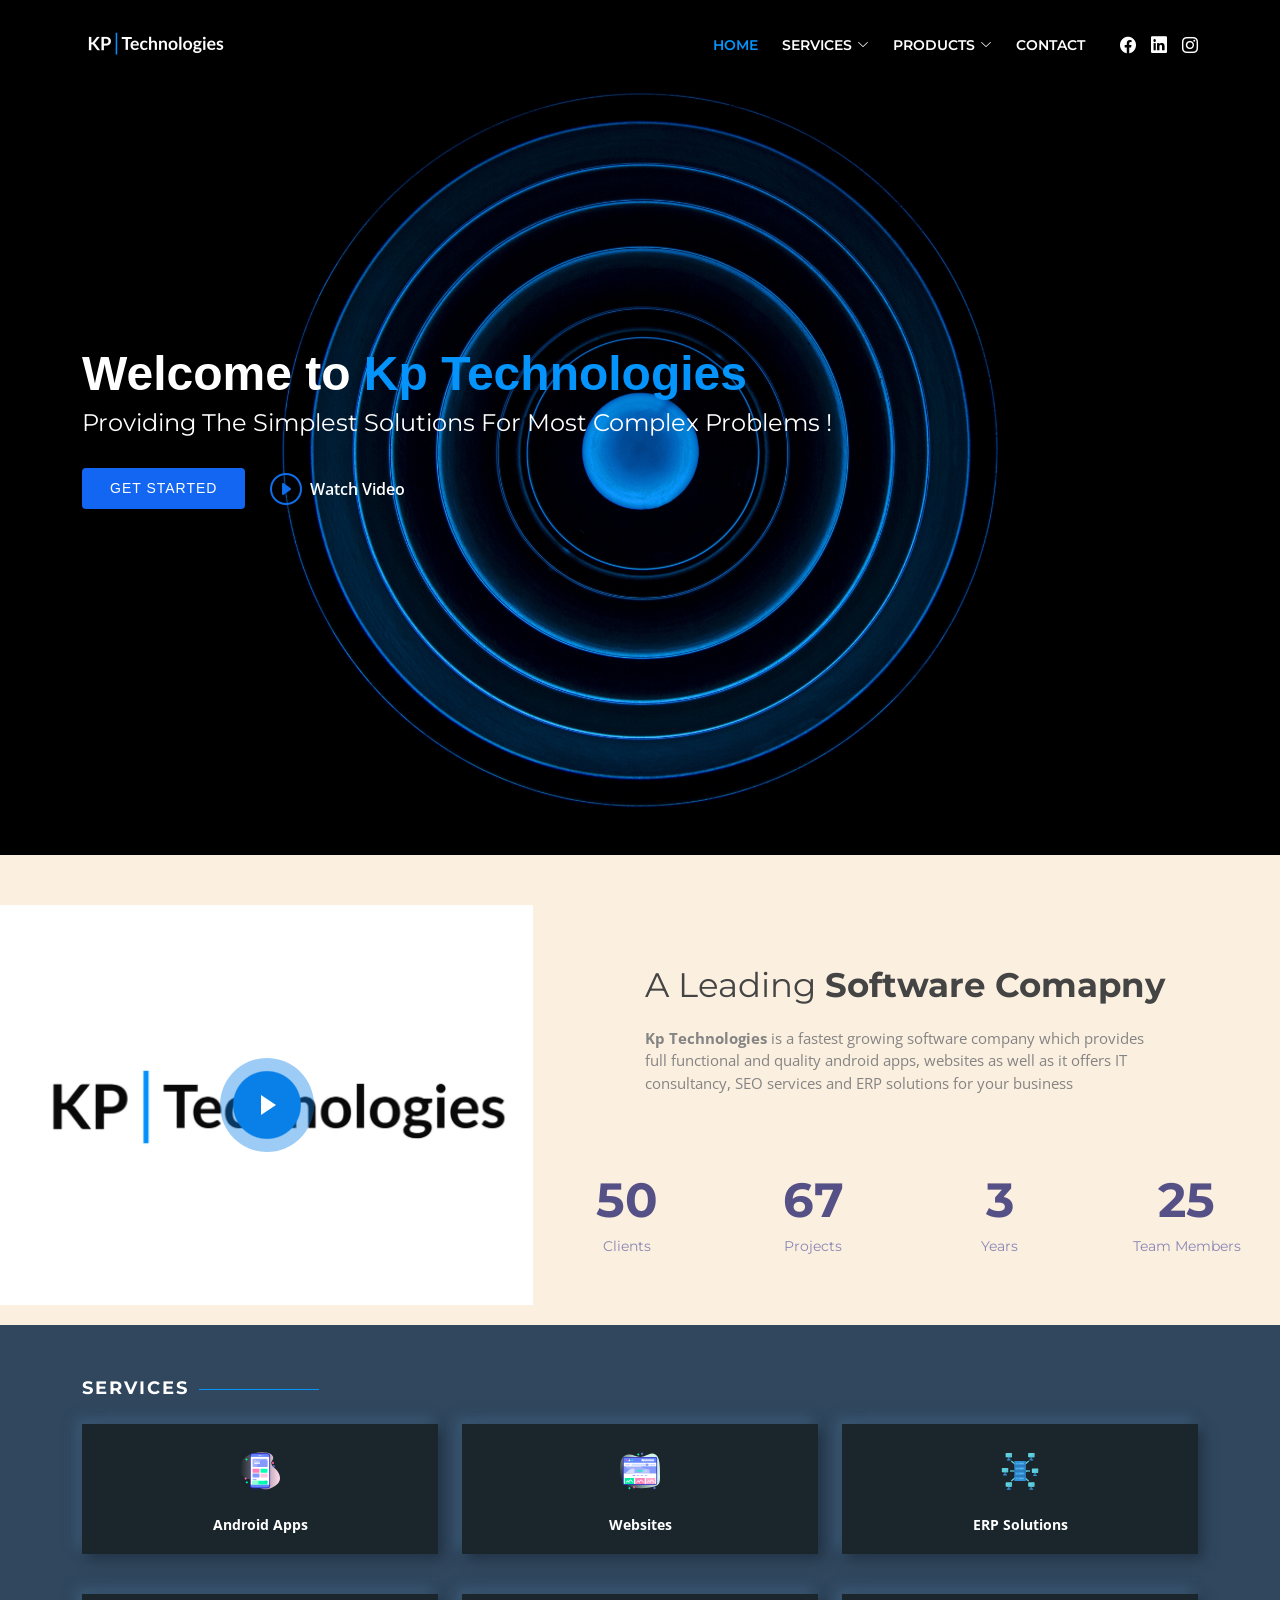
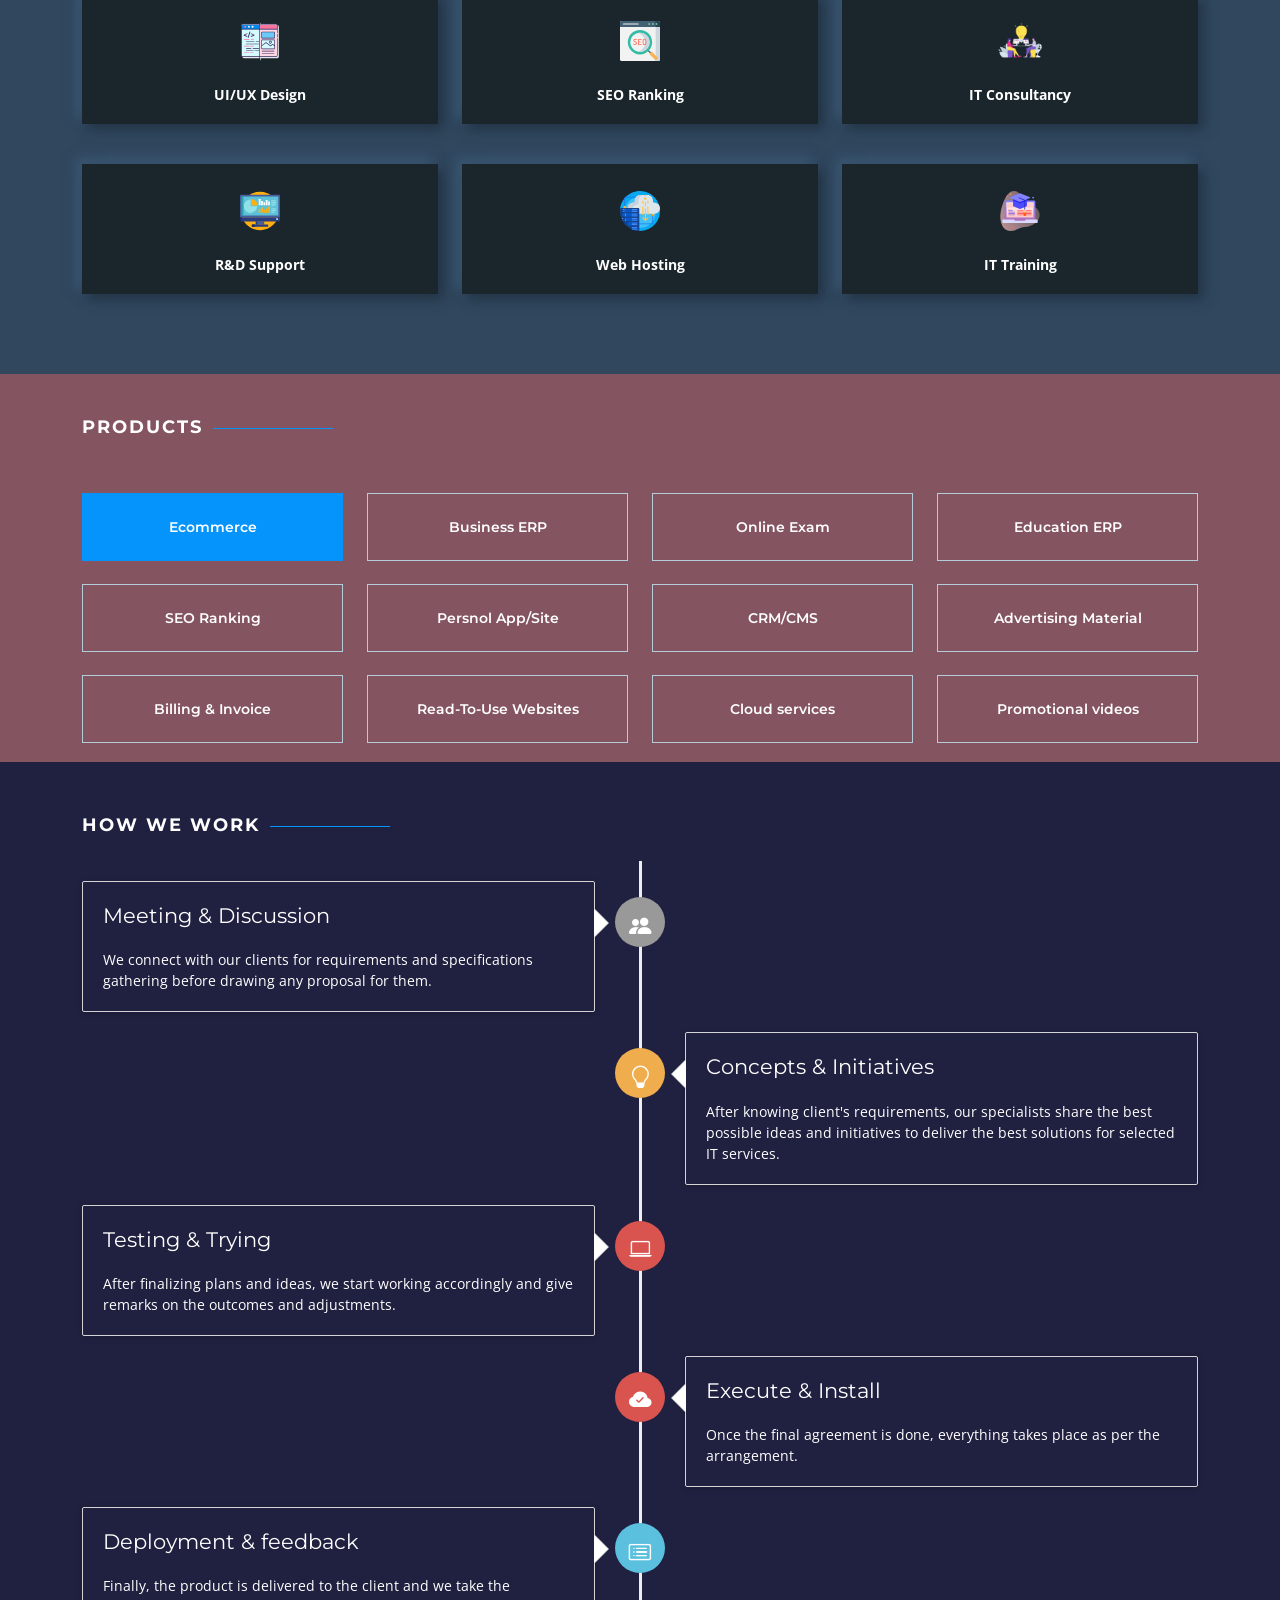
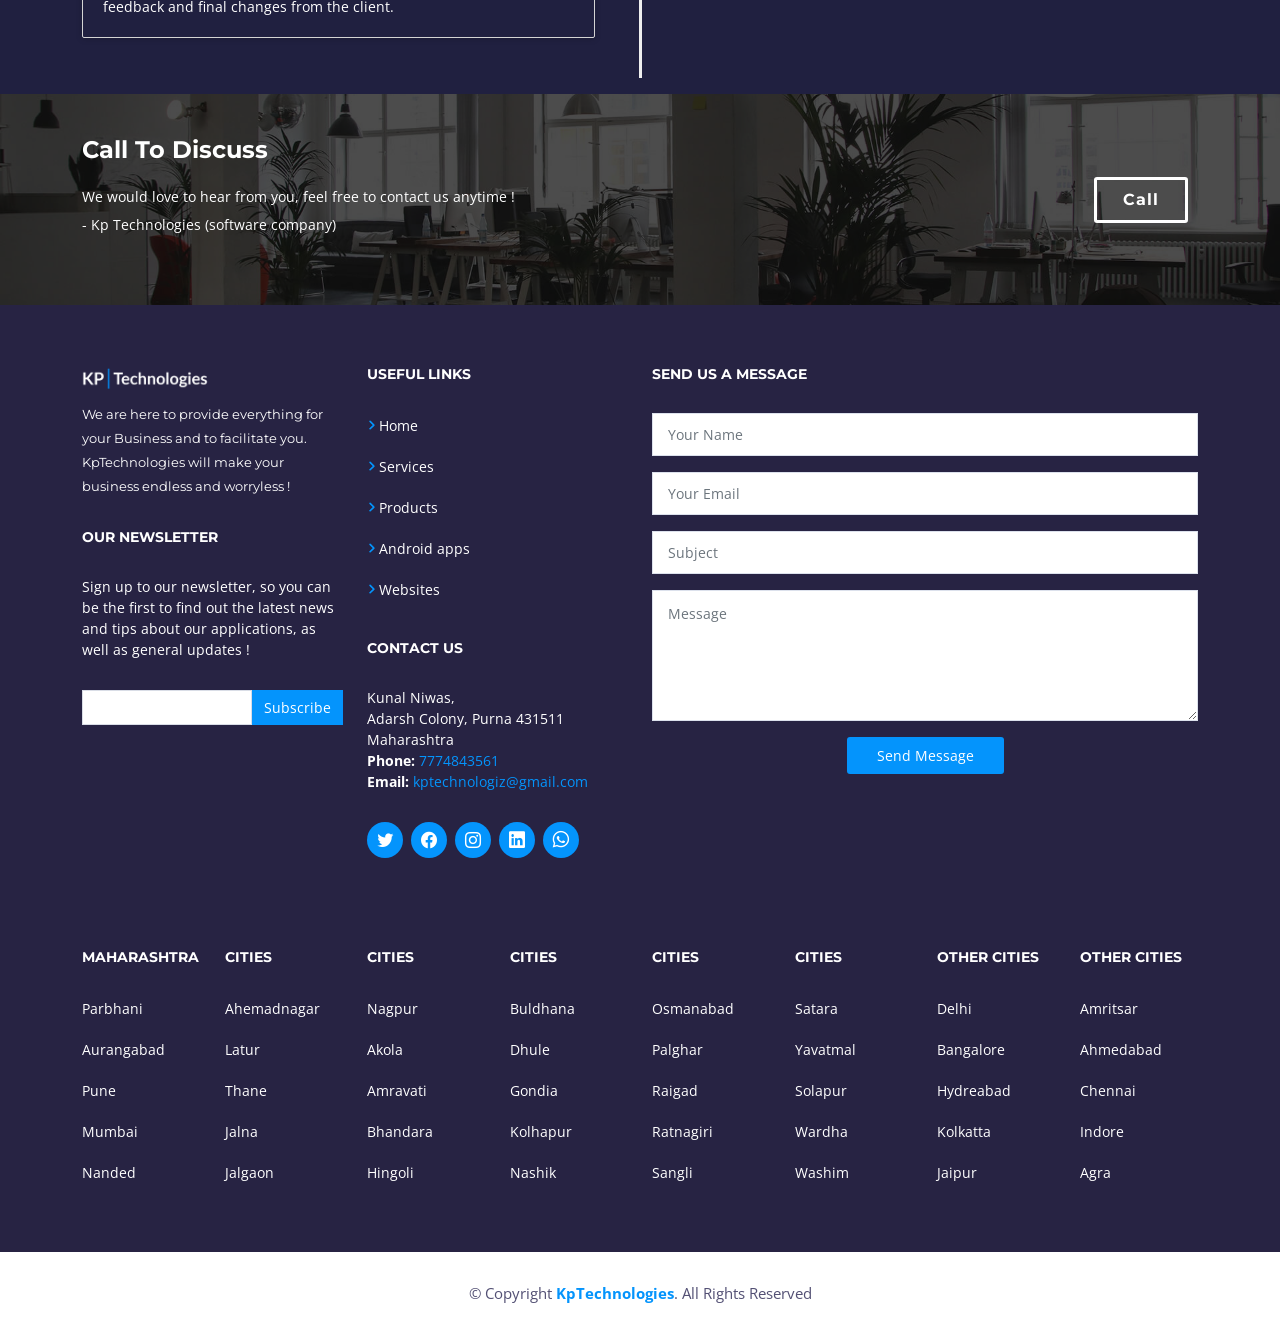
==== commit 6ed998a4: "Update index.html" ====
--- a/index.html
+++ b/index.html
@@ -136,7 +136,7 @@
             <div class="d-flex">
                 <a href="#services" class="btn-get-started scrollto">Get Started</a>
 
-                <a href="https://www.youtube.com/watch?v=jDDaplaOz7Q" class="glightbox btn-watch-video"><i
+                <a href="https://youtu.be/mzZ0m-Afp0I" class="glightbox btn-watch-video"><i
                         class="bi bi-play-circle"></i><span>Watch Video</span></a>
 
             </div>
@@ -154,7 +154,7 @@
 
                     <div class="col-lg-5 align-items-stretch position-relative video-box"
                         style='background-image: url("assets/img/logo.jpg");' data-aos="fade-right">
-                        <a href="https://youtu.be/Fav8Fvt_HZs" class="glightbox play-btn mb-4" data-vbtype="video"
+                        <a href="https://youtu.be/mzZ0m-Afp0I" class="glightbox play-btn mb-4" data-vbtype="video"
                             data-autoplay="true"></a>
                     </div>
 
@@ -162,7 +162,7 @@
                         data-aos="fade-left">
 
                         <div class="content">
-                            <h3>A Leading <strong>Sofware Comapny</strong></h3>
+                            <h3>A Leading <strong>Software Comapny</strong></h3>
                             <p>
                                 <strong>Kp Technologies </strong> is a fastest growing software company which provides
                                 full functional and quality android apps, websites as well as it offers IT consultancy,
@@ -837,4 +837,4 @@
 
 </body>
 
-</html>+</html>
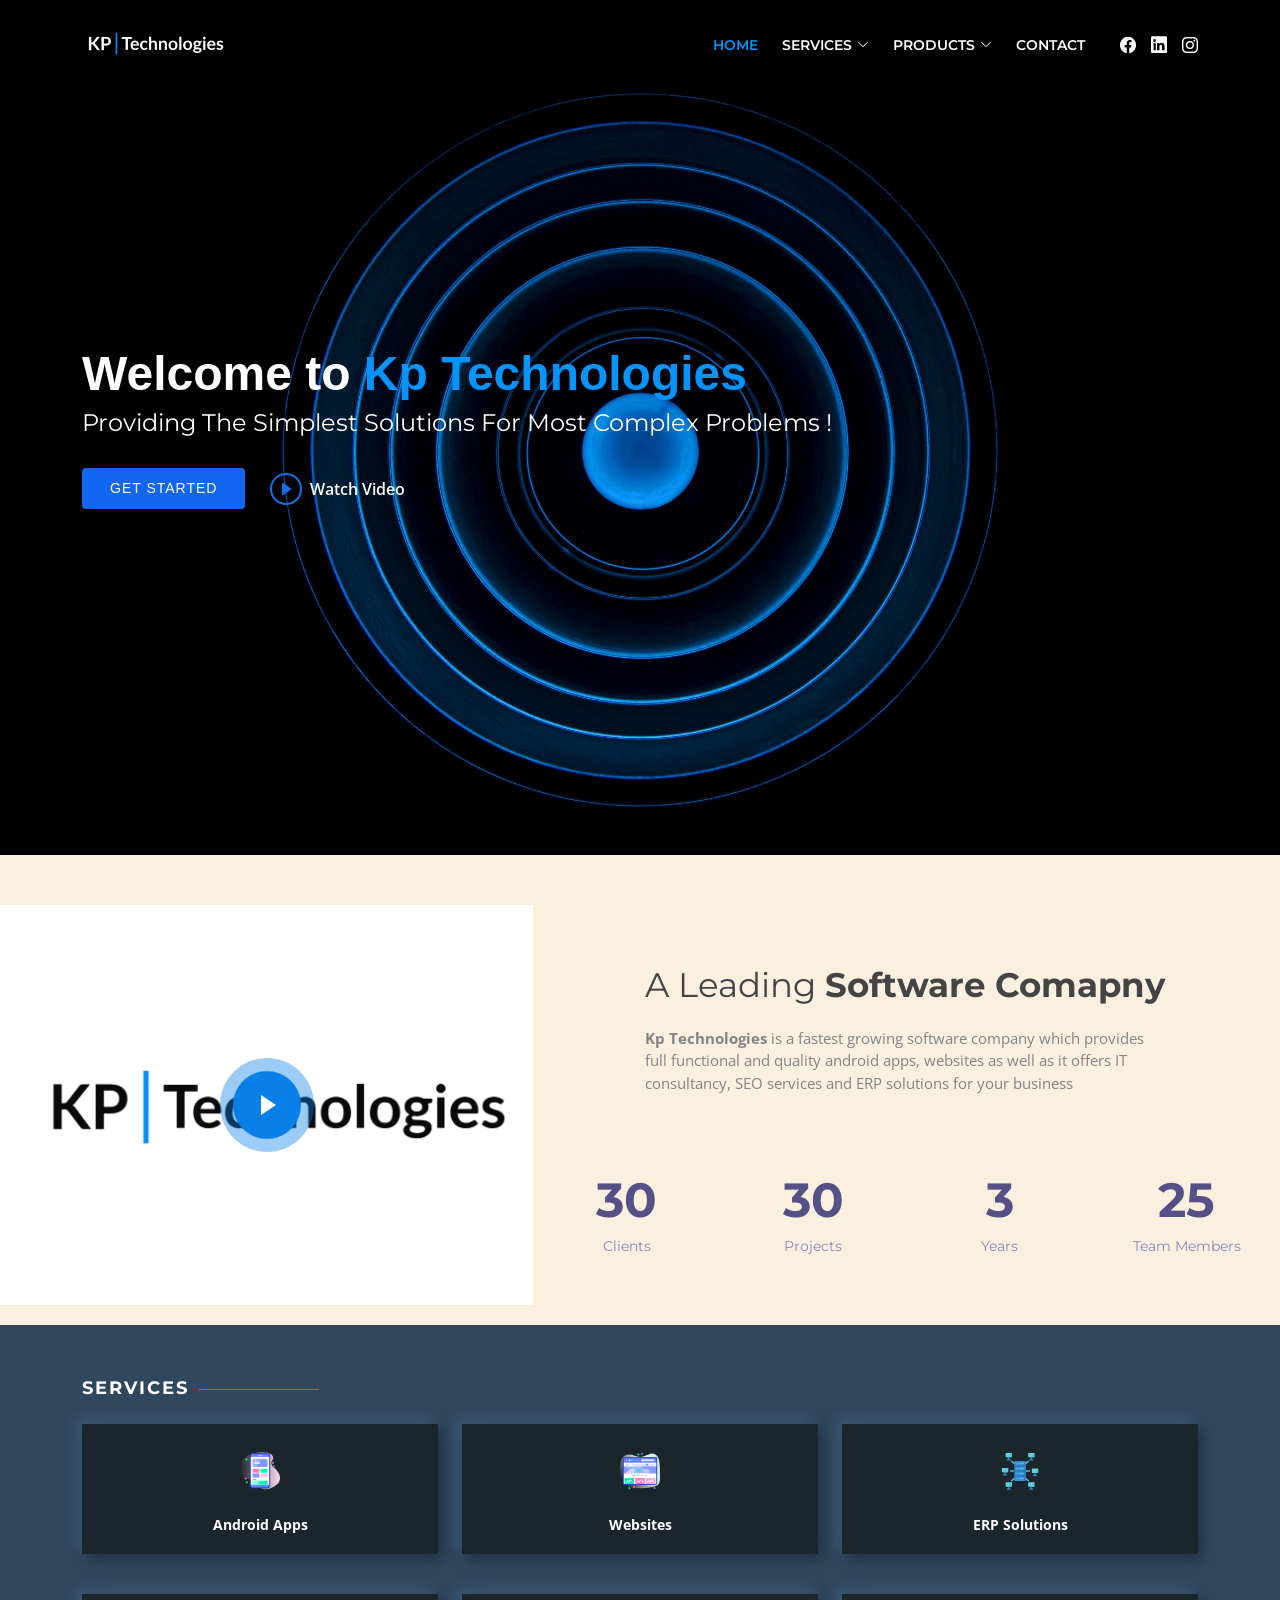
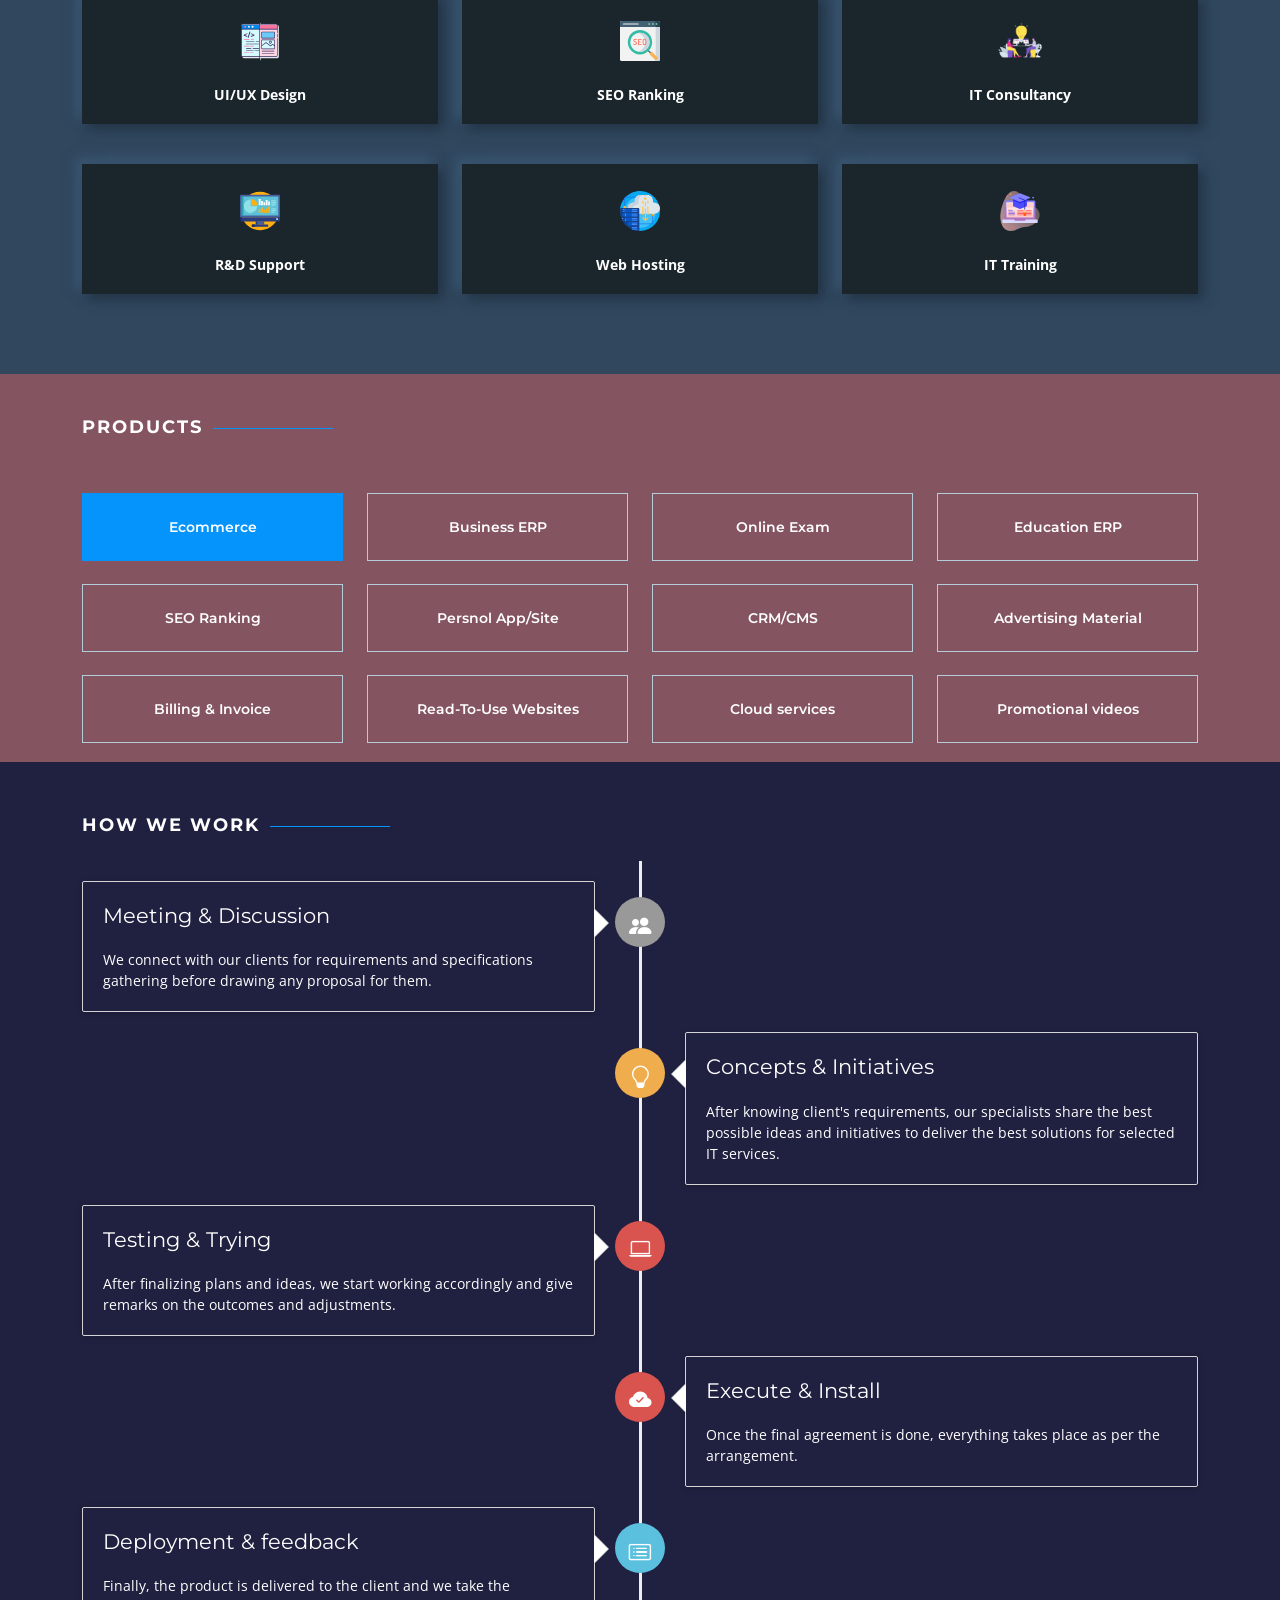
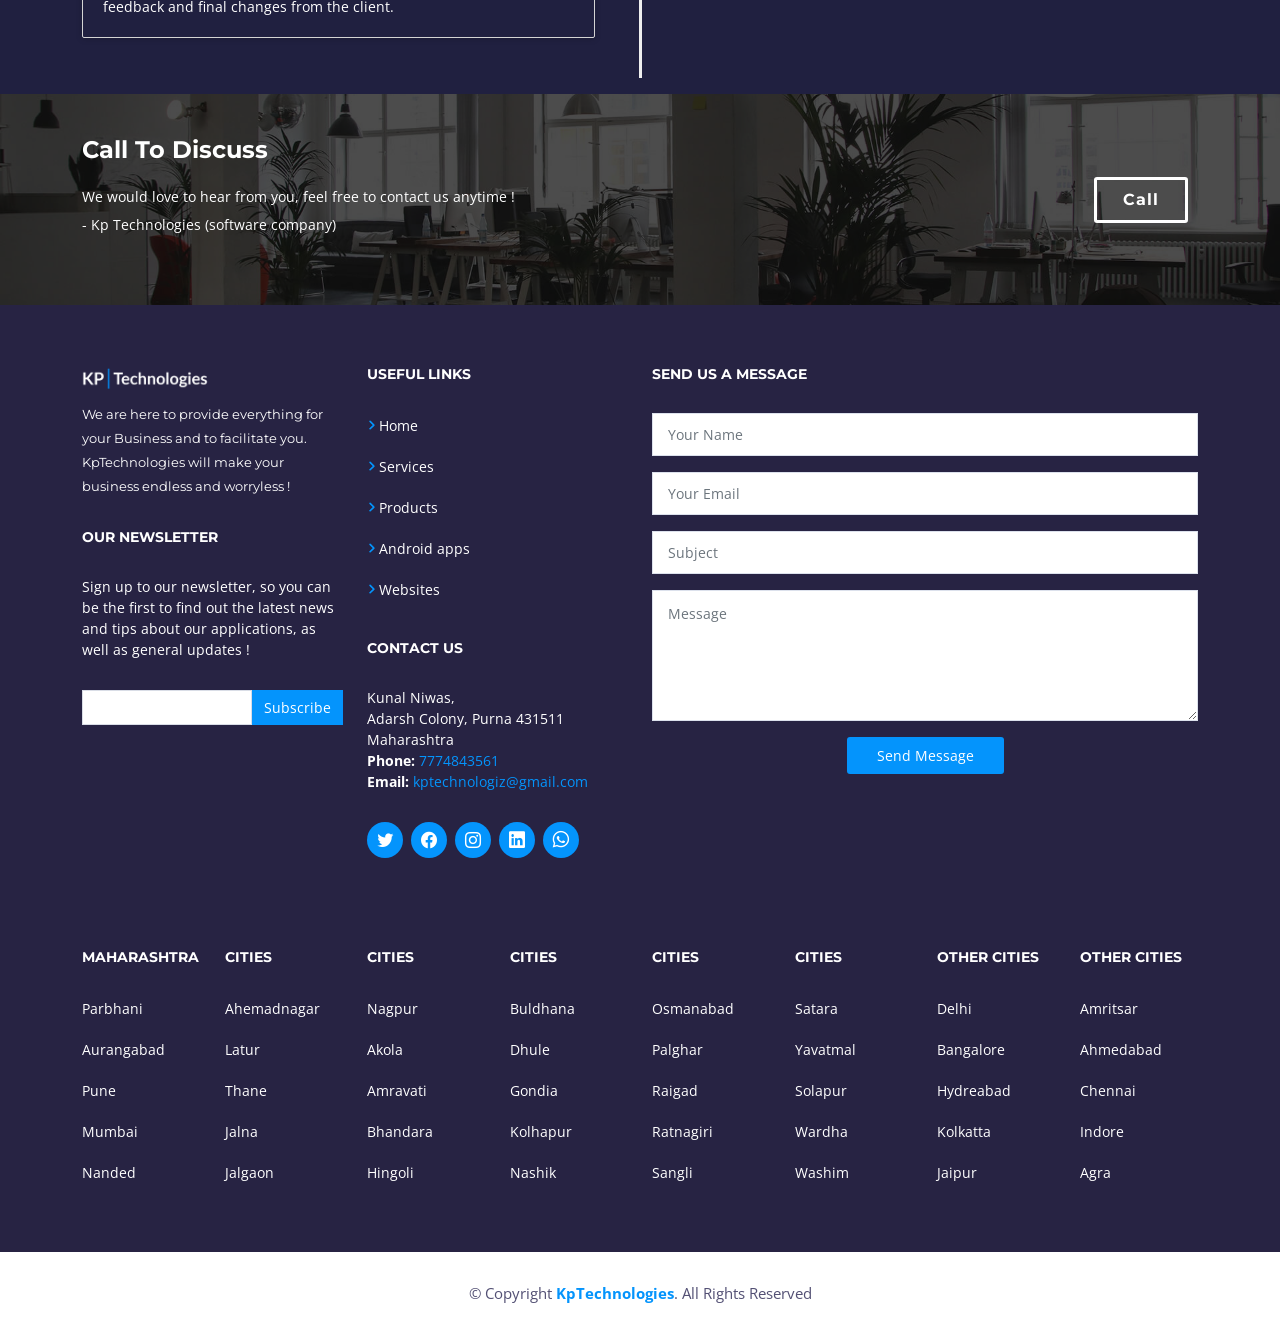
==== commit b24216f6: "Update index.html" ====
--- a/index.html
+++ b/index.html
@@ -171,13 +171,13 @@
                         <div class="row counters" data-aos="fade-up" data-aos-delay="100">
 
                             <div class="col-lg-3 col-6 text-center">
-                                <span data-purecounter-start="0" data-purecounter-end="50" data-purecounter-duration="1"
+                                <span data-purecounter-start="0" data-purecounter-end="30" data-purecounter-duration="1"
                                     class="purecounter"></span>
                                 <p>Clients</p>
                             </div>
 
                             <div class="col-lg-3 col-6 text-center">
-                                <span data-purecounter-start="0" data-purecounter-end="67" data-purecounter-duration="1"
+                                <span data-purecounter-start="0" data-purecounter-end="30" data-purecounter-duration="1"
                                     class="purecounter"></span>
                                 <p>Projects</p>
                             </div>
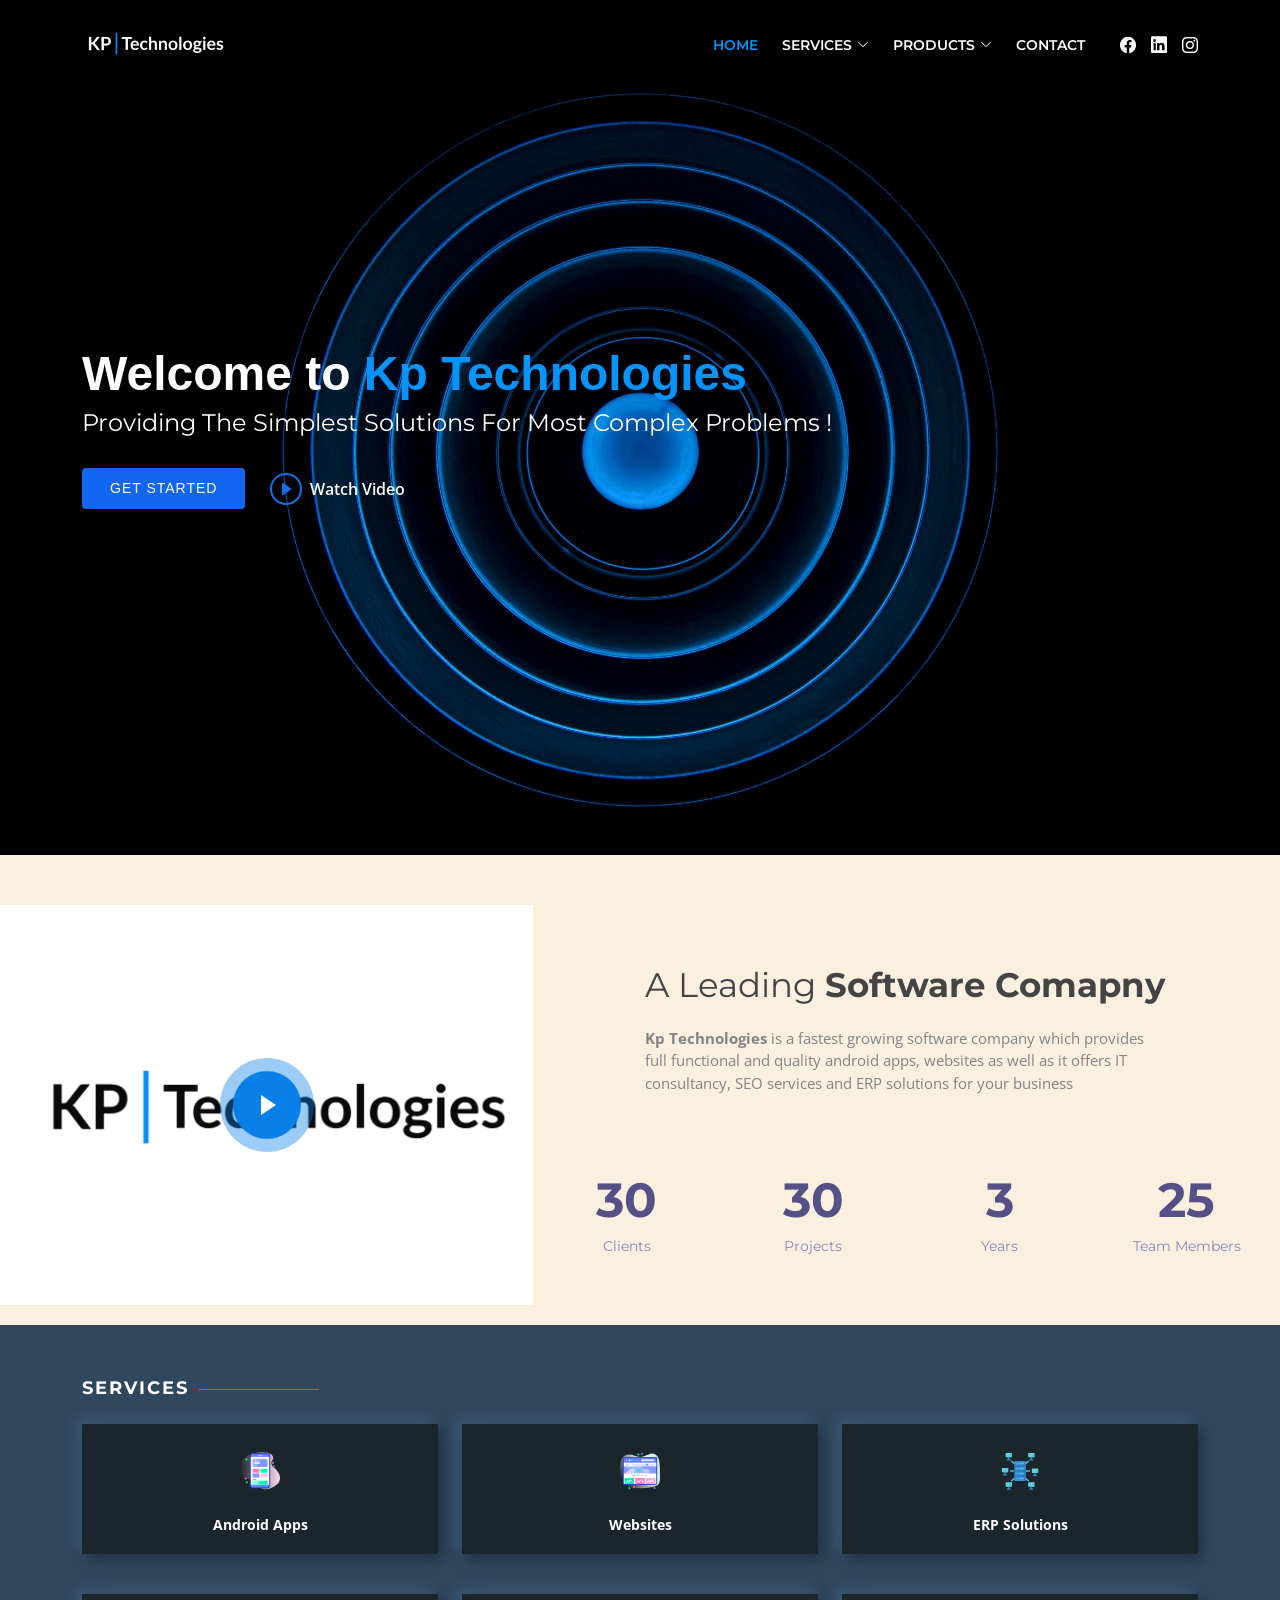
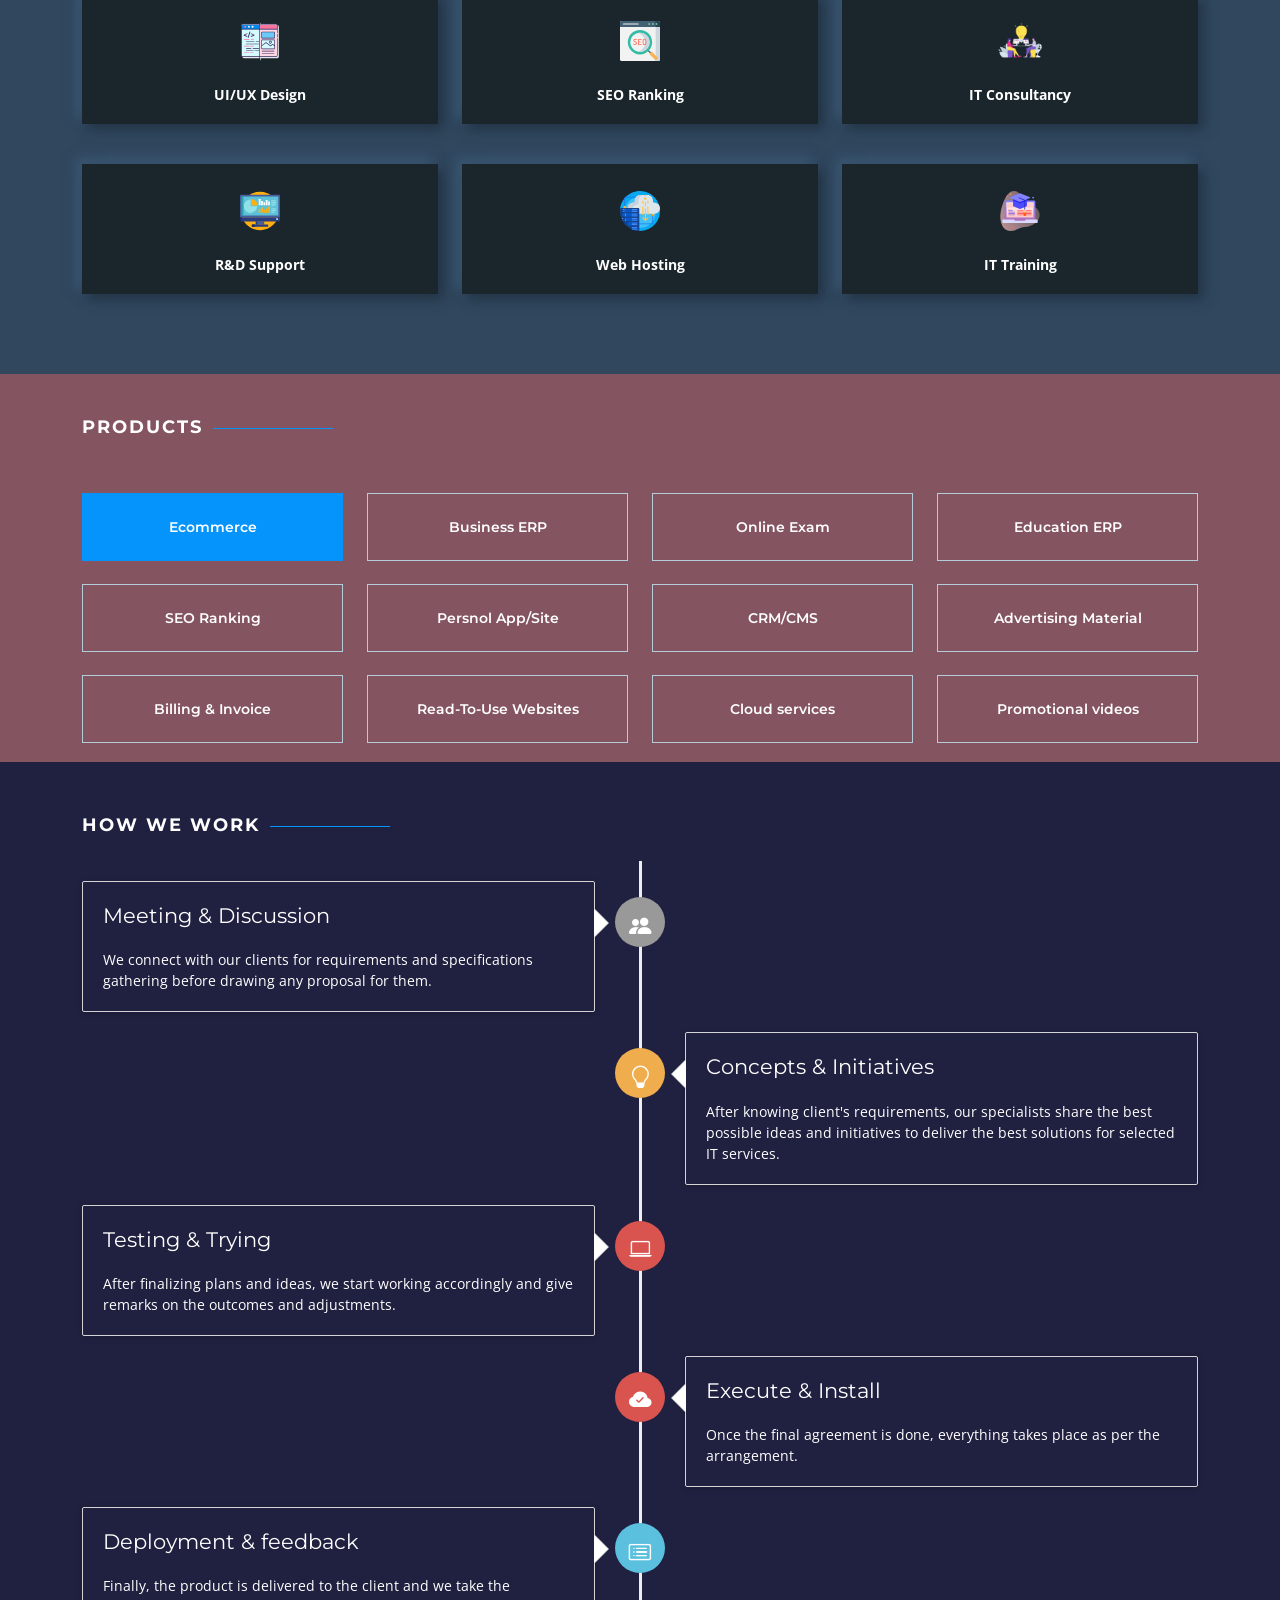
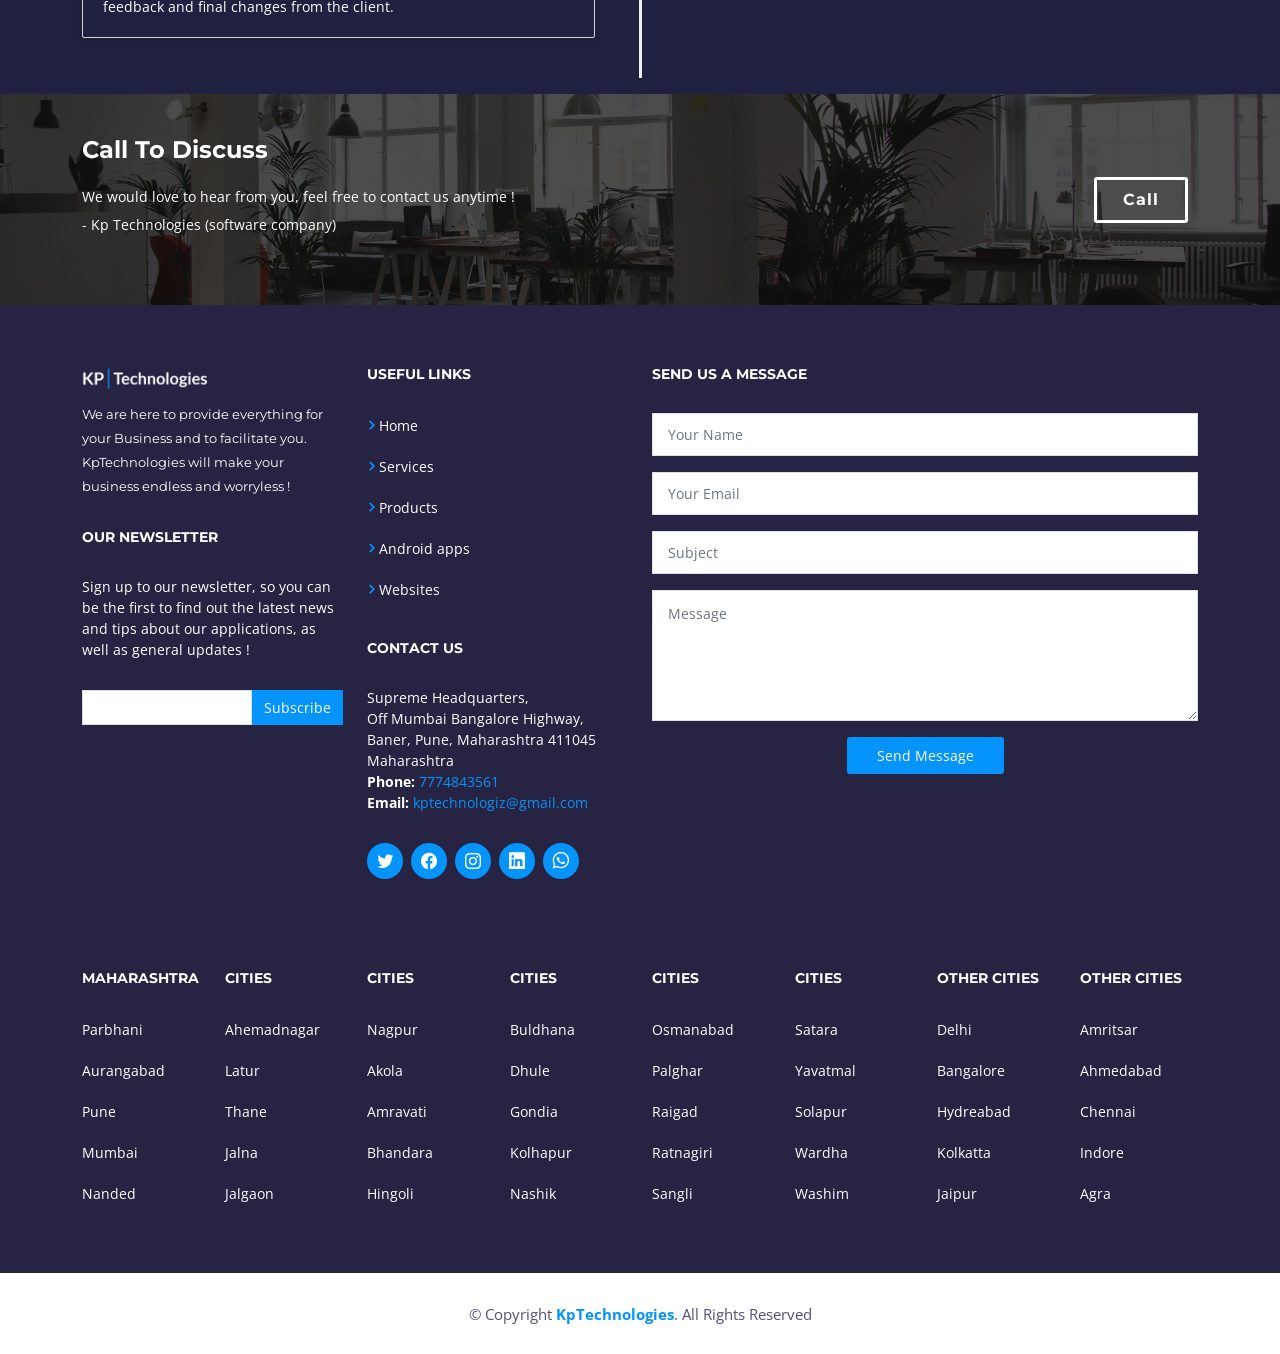
==== commit 3e943253: "Update index.html" ====
--- a/index.html
+++ b/index.html
@@ -566,7 +566,7 @@
                                 <div class="footer-links">
                                     <h4>Contact Us</h4>
                                     <p>
-                                        Kunal Niwas, <br> Adarsh Colony, Purna 431511<br> Maharashtra <br>
+                                        Supreme Headquarters, <br> Off Mumbai Bangalore Highway, Baner, Pune, Maharashtra 411045<br> Maharashtra <br>
                                         <strong>Phone:</strong> <a href="tel:7774843561">7774843561</a><br>
                                         <strong>Email:</strong> <a
                                             href="mailto:kptechnologiz@gmail.com">kptechnologiz@gmail.com</a><br>
@@ -838,3 +838,4 @@
 </body>
 
 </html>
+
